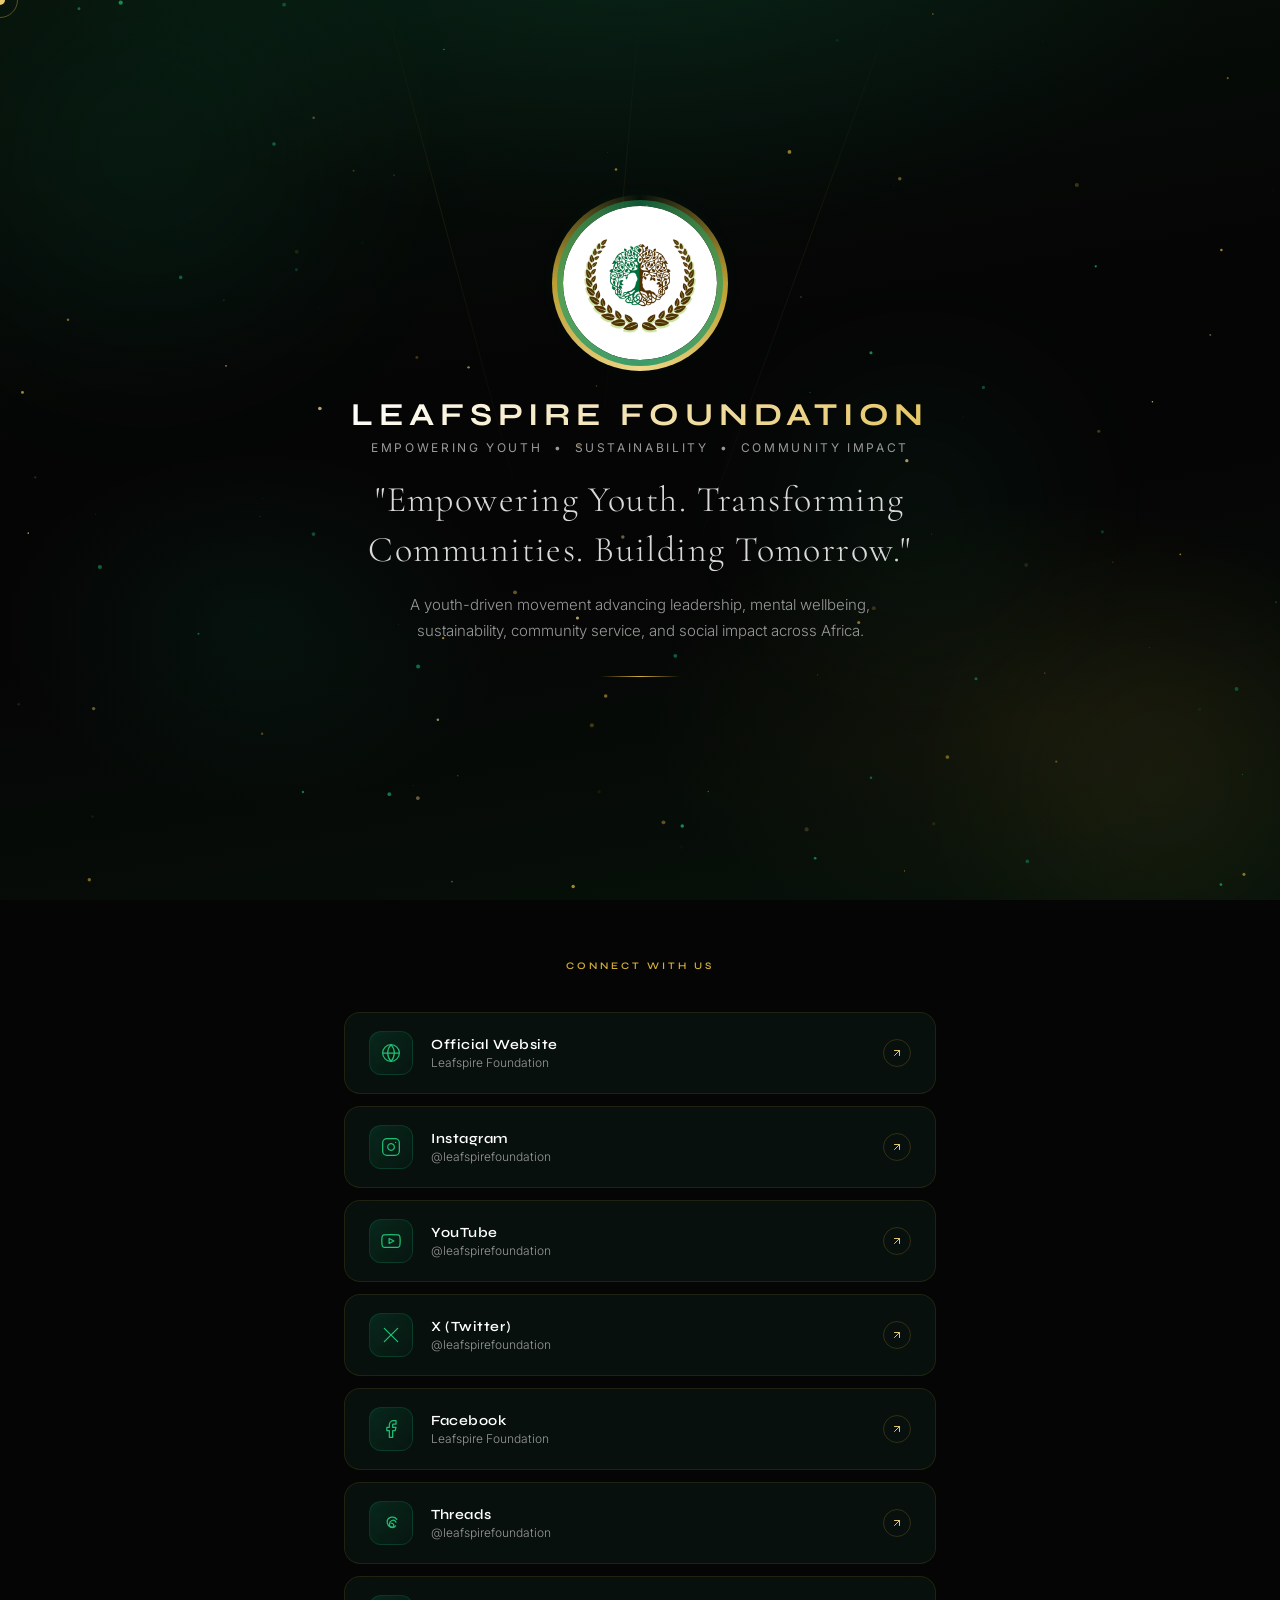
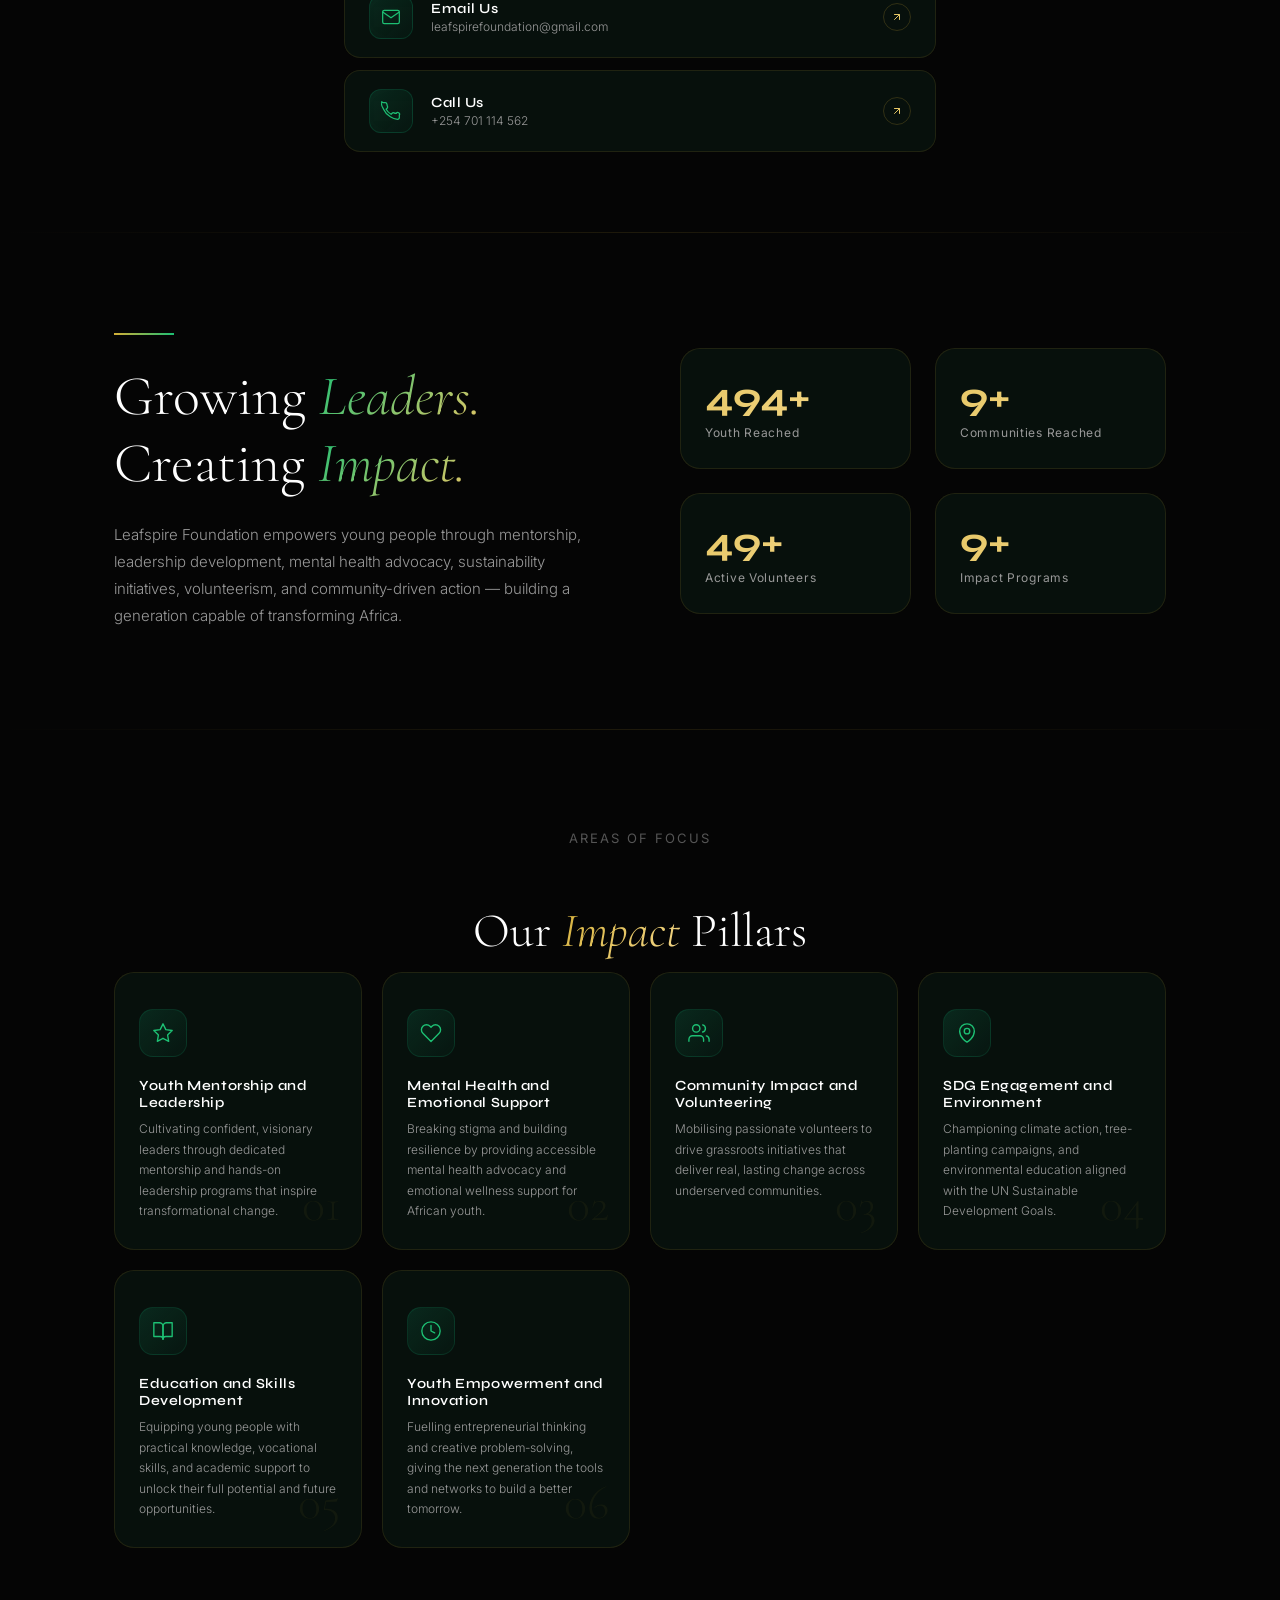
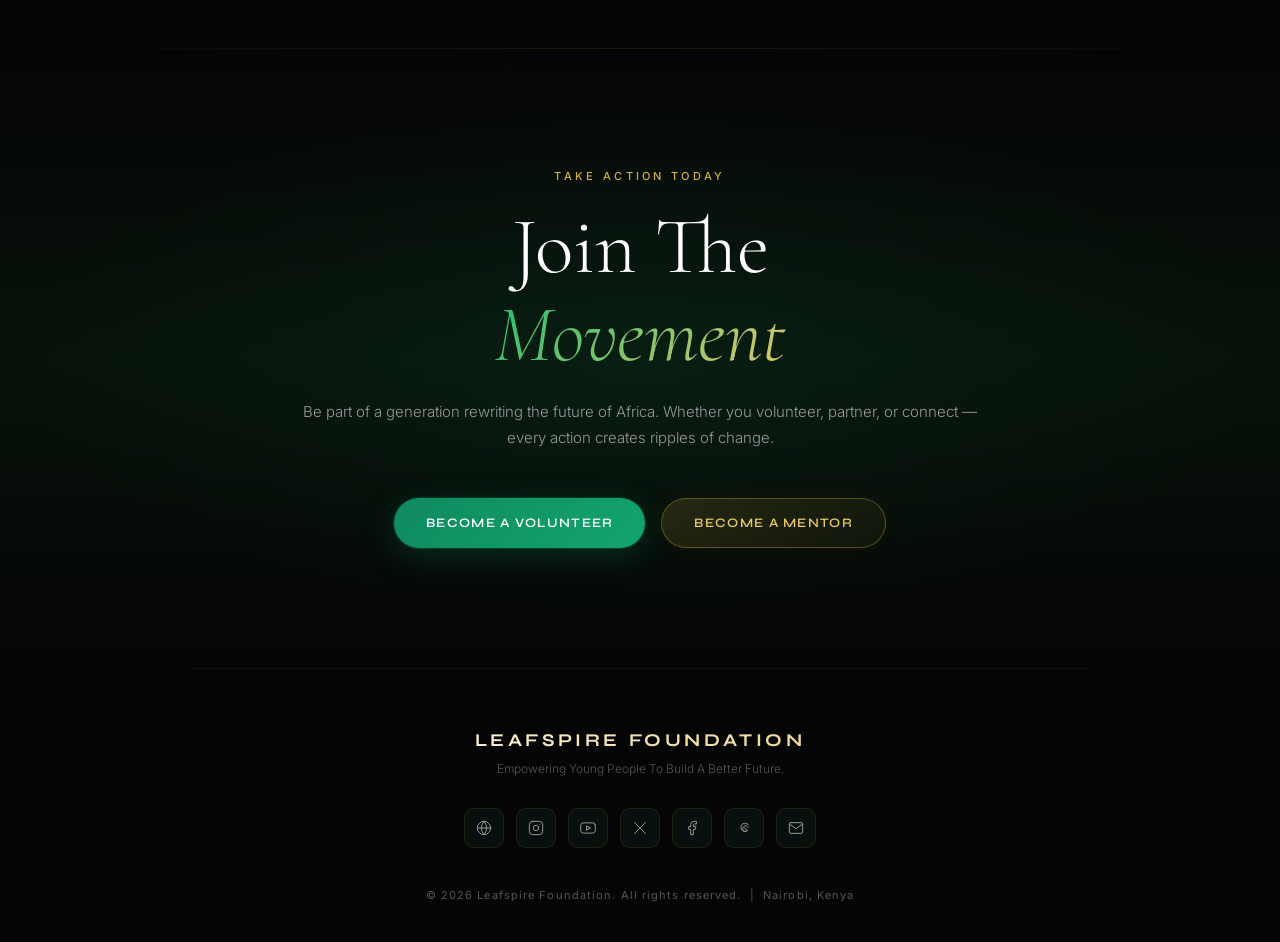
==== index.html @ 3532c7d2 "Rename art.html to index.html" ====
<!DOCTYPE html>
<html lang="en">
<head>
<meta charset="UTF-8">
<meta name="viewport" content="width=device-width, initial-scale=1.0">
<title>Leafspire Foundation — Empowering Youth. Transforming Communities.</title>
<meta name="description" content="Leafspire Foundation is a youth-driven movement advancing leadership, mental wellbeing, sustainability, community service, and social impact across Africa.">
<meta property="og:title" content="Leafspire Foundation">
<meta property="og:description" content="Empowering Youth. Transforming Communities. Building Tomorrow.">
<meta name="theme-color" content="#050505">
<link rel="preconnect" href="https://fonts.googleapis.com">
<link rel="preconnect" href="https://fonts.gstatic.com" crossorigin>
<link href="https://fonts.googleapis.com/css2?family=Cormorant+Garamond:wght@300;400;500;600;700&family=Syne:wght@400;500;600;700;800&family=Inter:wght@300;400;500&display=swap" rel="stylesheet">
<style>
  :root {
    --bg-0: #050505;
    --bg-1: #07120A;
    --bg-2: #0A1A12;
    --bg-3: #0D2018;
    --green-1: #0F8A5F;
    --green-2: #13A56D;
    --green-3: #1DBF73;
    --gold-1: #D4AF37;
    --gold-2: #E6C766;
    --gold-3: #F5D98C;
    --text-white: #FFFFFF;
    --text-light: #D9D9D9;
    --text-muted: #999999;
    --text-faint: #555555;
    --glass-bg: rgba(13, 32, 24, 0.45);
    --glass-border: rgba(212, 175, 55, 0.12);
    --glass-border-hover: rgba(212, 175, 55, 0.35);
  }

  *, *::before, *::after { box-sizing: border-box; margin: 0; padding: 0; }
  html { scroll-behavior: smooth; }
  body {
    background: var(--bg-0);
    color: var(--text-white);
    font-family: 'Inter', sans-serif;
    overflow-x: hidden;
    cursor: none;
  }

  .cursor {
    position: fixed; width: 10px; height: 10px;
    background: var(--gold-2); border-radius: 50%;
    pointer-events: none; z-index: 9999;
    transform: translate(-50%, -50%);
    transition: transform 0.1s ease, width 0.3s ease, height 0.3s ease, opacity 0.3s ease;
    mix-blend-mode: screen;
  }
  .cursor-ring {
    position: fixed; width: 36px; height: 36px;
    border: 1px solid rgba(212,175,55,0.4); border-radius: 50%;
    pointer-events: none; z-index: 9998;
    transform: translate(-50%, -50%);
    transition: transform 0.15s ease, width 0.3s ease, height 0.3s ease, border-color 0.3s ease;
  }
  body.hovering .cursor { width: 16px; height: 16px; background: var(--gold-3); }
  body.hovering .cursor-ring { width: 50px; height: 50px; border-color: rgba(212,175,55,0.7); }

  ::-webkit-scrollbar { width: 3px; }
  ::-webkit-scrollbar-track { background: var(--bg-0); }
  ::-webkit-scrollbar-thumb { background: var(--gold-1); border-radius: 2px; }

  .hero {
    min-height: 100vh;
    position: relative;
    display: flex; flex-direction: column;
    align-items: center; justify-content: center;
    padding: 60px 24px 80px;
    overflow: hidden;
  }
  .hero-bg {
    position: absolute; inset: 0; z-index: 0;
    background:
      radial-gradient(ellipse 80% 60% at 50% -10%, rgba(15,138,95,0.18) 0%, transparent 60%),
      radial-gradient(ellipse 60% 50% at 80% 80%, rgba(212,175,55,0.06) 0%, transparent 50%),
      radial-gradient(ellipse 40% 40% at 20% 70%, rgba(13,165,109,0.08) 0%, transparent 50%),
      linear-gradient(170deg, #07120A 0%, #050505 40%, #050505 60%, #07120A 100%);
  }
  .blob {
    position: absolute; border-radius: 50%;
    filter: blur(80px); opacity: 0.25;
    animation: blobFloat 12s ease-in-out infinite;
  }
  .blob-1 {
    width: 500px; height: 500px;
    background: radial-gradient(circle, rgba(15,138,95,0.6), transparent 70%);
    top: -100px; left: -100px; animation-delay: 0s;
  }
  .blob-2 {
    width: 400px; height: 400px;
    background: radial-gradient(circle, rgba(212,175,55,0.4), transparent 70%);
    bottom: -80px; right: -80px; animation-delay: -4s;
  }
  .blob-3 {
    width: 300px; height: 300px;
    background: radial-gradient(circle, rgba(29,191,115,0.5), transparent 70%);
    top: 40%; left: 60%; animation-delay: -8s;
  }
  @keyframes blobFloat {
    0%, 100% { transform: translate(0,0) scale(1); }
    33% { transform: translate(30px,-30px) scale(1.05); }
    66% { transform: translate(-20px,20px) scale(0.97); }
  }
  #particles { position: absolute; inset: 0; z-index: 1; }
  .light-ray {
    position: absolute; width: 1px;
    background: linear-gradient(to bottom, transparent, rgba(212,175,55,0.15) 40%, transparent);
    transform-origin: top center; pointer-events: none;
  }
  .lr-1 { height: 60vh; top: 0; left: 30%; transform: rotate(-15deg); opacity: 0.6; }
  .lr-2 { height: 50vh; top: 0; left: 50%; transform: rotate(5deg); opacity: 0.4; }
  .lr-3 { height: 70vh; top: 0; left: 70%; transform: rotate(20deg); opacity: 0.5; }

  .logo-section {
    position: relative; z-index: 10;
    display: flex; flex-direction: column;
    align-items: center; gap: 0;
    opacity: 0; transform: translateY(20px) scale(0.95);
    animation: heroReveal 1.2s cubic-bezier(0.22,1,0.36,1) 0.3s forwards;
  }
  .logo-wrapper {
    position: relative; width: 160px; height: 160px;
    margin-bottom: 28px;
    animation: logoFloat 6s ease-in-out infinite;
  }
  .logo-ring-outer {
    position: absolute; inset: -8px; border-radius: 50%;
    background: conic-gradient(
      from 0deg,
      rgba(212,175,55,0) 0deg, rgba(212,175,55,0.9) 90deg,
      rgba(245,217,140,1) 180deg, rgba(212,175,55,0.9) 270deg,
      rgba(212,175,55,0) 360deg
    );
    animation: ringRotate 8s linear infinite;
  }
  @keyframes ringRotate { to { transform: rotate(360deg); } }
  .logo-ring-inner {
    position: absolute; inset: -3px; border-radius: 50%;
    background: conic-gradient(from 180deg, rgba(15,138,95,0.8), rgba(29,191,115,0.4), rgba(15,138,95,0.8));
    animation: ringRotate 12s linear infinite reverse;
  }
  .logo-glass {
    position: absolute; inset: 3px; border-radius: 50%;
    background: linear-gradient(135deg, rgba(13,32,24,0.8), rgba(5,5,5,0.9));
    backdrop-filter: blur(20px); z-index: 1;
  }
  .logo-glow {
    position: absolute; inset: -20px; border-radius: 50%;
    background: radial-gradient(circle, rgba(29,191,115,0.15), transparent 70%);
    animation: logoGlow 3s ease-in-out infinite alternate;
  }
  @keyframes logoGlow {
    from { opacity: 0.5; transform: scale(1); }
    to { opacity: 1; transform: scale(1.05); }
  }
  @keyframes logoFloat {
    0%, 100% { transform: translateY(0px); }
    50% { transform: translateY(-8px); }
  }

  .logo-circle {
    position: absolute; inset: 3px; border-radius: 50%;
    z-index: 2; overflow: hidden;
    display: flex; align-items: center; justify-content: center;
  }
  .logo-img {
    width: 100%; height: 100%;
    object-fit: cover;
    border-radius: 50%;
    display: block;
  }

  .org-name {
    font-family: 'Syne', sans-serif;
    font-size: clamp(22px, 5vw, 32px); font-weight: 700;
    letter-spacing: 0.18em; text-transform: uppercase;
    background: linear-gradient(135deg, var(--text-white) 0%, var(--gold-2) 50%, var(--text-white) 100%);
    background-size: 200% auto;
    -webkit-background-clip: text; -webkit-text-fill-color: transparent;
    background-clip: text;
    animation: shimmer 5s linear infinite;
    margin-top: 4px;
  }
  @keyframes shimmer { to { background-position: 200% center; } }
  .org-subtitle {
    font-family: 'Inter', sans-serif;
    font-size: clamp(10px, 2.5vw, 12px); font-weight: 400;
    letter-spacing: 0.22em; color: var(--text-muted);
    text-transform: uppercase; margin-top: 6px;
  }
  .hero-tagline {
    font-family: 'Cormorant Garamond', serif;
    font-size: clamp(20px, 5vw, 36px); font-weight: 300;
    color: var(--text-light); text-align: center;
    letter-spacing: 0.04em; margin-top: 20px;
    line-height: 1.4; max-width: 700px;
    opacity: 0;
    animation: heroReveal 1s cubic-bezier(0.22,1,0.36,1) 0.9s forwards;
  }
  .hero-desc {
    font-family: 'Inter', sans-serif;
    font-size: clamp(13px, 2.5vw, 15px); font-weight: 300;
    color: var(--text-muted); text-align: center;
    max-width: 540px; line-height: 1.75; margin-top: 16px;
    opacity: 0;
    animation: heroReveal 1s cubic-bezier(0.22,1,0.36,1) 1.2s forwards;
  }
  .hero-divider {
    width: 80px; height: 1px;
    background: linear-gradient(90deg, transparent, var(--gold-1), transparent);
    margin: 32px auto 0; opacity: 0;
    animation: heroReveal 0.8s ease 1.4s forwards;
  }
  @keyframes heroReveal {
    to { opacity: 1; transform: translateY(0) scale(1); }
  }

  .links-section {
    position: relative; z-index: 10;
    padding: 60px 24px 80px;
    max-width: 640px; margin: 0 auto;
  }
  .section-label {
    font-family: 'Syne', sans-serif; font-size: 10px; font-weight: 600;
    letter-spacing: 0.3em; text-transform: uppercase; color: var(--gold-1);
    text-align: center; margin-bottom: 40px;
    opacity: 0; transform: translateY(10px);
  }
  .section-label.visible { animation: fadeUp 0.6s ease forwards; }
  .links-grid { display: flex; flex-direction: column; gap: 12px; }
  .link-card {
    display: flex; align-items: center; gap: 18px;
    padding: 18px 24px; border-radius: 16px;
    background: var(--glass-bg); border: 1px solid var(--glass-border);
    backdrop-filter: blur(24px); -webkit-backdrop-filter: blur(24px);
    text-decoration: none; color: inherit; cursor: none;
    position: relative; overflow: hidden;
    opacity: 0; transform: translateY(24px);
    transition: border-color 0.4s ease, transform 0.3s ease, box-shadow 0.4s ease;
  }
  .link-card.visible { animation: fadeUp 0.6s cubic-bezier(0.22,1,0.36,1) forwards; }
  .link-card:hover {
    border-color: var(--glass-border-hover);
    transform: translateY(-3px);
    box-shadow: 0 20px 60px rgba(0,0,0,0.5), 0 0 30px rgba(212,175,55,0.08);
  }
  .link-card::before {
    content: ''; position: absolute; inset: 0; border-radius: 16px;
    background: linear-gradient(135deg, transparent 0%, rgba(212,175,55,0.06) 50%, transparent 100%);
    opacity: 0; transition: opacity 0.4s ease;
  }
  .link-card:hover::before { opacity: 1; }
  .link-card::after {
    content: ''; position: absolute; top: 0; left: -100%;
    width: 60%; height: 100%;
    background: linear-gradient(90deg, transparent, rgba(255,255,255,0.04), transparent);
    transition: left 0.6s ease;
  }
  .link-card:hover::after { left: 150%; }
  .link-icon-wrap {
    width: 44px; height: 44px; flex-shrink: 0; border-radius: 12px;
    background: linear-gradient(135deg, rgba(15,138,95,0.2), rgba(15,138,95,0.05));
    border: 1px solid rgba(15,138,95,0.25);
    display: flex; align-items: center; justify-content: center;
    transition: background 0.3s ease, border-color 0.3s ease, box-shadow 0.3s ease;
  }
  .link-card:hover .link-icon-wrap {
    background: linear-gradient(135deg, rgba(29,191,115,0.25), rgba(29,191,115,0.08));
    border-color: rgba(29,191,115,0.4);
    box-shadow: 0 0 16px rgba(29,191,115,0.15);
  }
  .link-icon-wrap svg { width: 20px; height: 20px; color: var(--green-3); }
  .link-text { flex: 1; }
  .link-name { font-family: 'Syne', sans-serif; font-size: 14px; font-weight: 600; color: var(--text-white); letter-spacing: 0.04em; }
  .link-handle { font-family: 'Inter', sans-serif; font-size: 12px; color: var(--text-muted); margin-top: 2px; font-weight: 300; }
  .link-arrow {
    width: 28px; height: 28px; flex-shrink: 0; border-radius: 50%;
    border: 1px solid rgba(212,175,55,0.2);
    display: flex; align-items: center; justify-content: center;
    transition: border-color 0.3s, background 0.3s, transform 0.3s;
  }
  .link-card:hover .link-arrow {
    border-color: rgba(212,175,55,0.6); background: rgba(212,175,55,0.1); transform: rotate(45deg);
  }
  .link-arrow svg { width: 12px; height: 12px; color: var(--gold-2); }

  .about-section {
    padding: 100px 24px; max-width: 1100px; margin: 0 auto;
    display: grid; grid-template-columns: 1fr 1fr;
    gap: 80px; align-items: center;
  }
  @media (max-width: 768px) { .about-section { grid-template-columns: 1fr; gap: 48px; } }
  .about-left h2 {
    font-family: 'Cormorant Garamond', serif;
    font-size: clamp(32px, 6vw, 56px); font-weight: 300;
    line-height: 1.2; color: var(--text-white); margin-bottom: 24px;
  }
  .about-left h2 em {
    font-style: italic;
    background: linear-gradient(135deg, var(--green-3), var(--gold-2));
    -webkit-background-clip: text; -webkit-text-fill-color: transparent; background-clip: text;
  }
  .about-left p { font-family: 'Inter', sans-serif; font-size: 15px; font-weight: 300; color: var(--text-muted); line-height: 1.8; }
  .about-line { width: 60px; height: 2px; margin-bottom: 28px; background: linear-gradient(90deg, var(--gold-1), var(--green-3)); }
  .stats-grid { display: grid; grid-template-columns: 1fr 1fr; gap: 24px; }
  .stat-card {
    padding: 28px 24px; border-radius: 20px;
    background: var(--glass-bg); border: 1px solid var(--glass-border);
    backdrop-filter: blur(20px);
    transition: border-color 0.3s, transform 0.3s;
    opacity: 0; transform: translateY(20px);
  }
  .stat-card.visible { animation: fadeUp 0.7s cubic-bezier(0.22,1,0.36,1) forwards; }
  .stat-card:hover { border-color: var(--glass-border-hover); transform: translateY(-4px); }
  .stat-number {
    font-family: 'Syne', sans-serif; font-size: clamp(28px, 5vw, 40px); font-weight: 700;
    background: linear-gradient(135deg, var(--gold-2), var(--gold-3));
    -webkit-background-clip: text; -webkit-text-fill-color: transparent; background-clip: text; line-height: 1;
  }
  .stat-label { font-family: 'Inter', sans-serif; font-size: 12px; font-weight: 400; color: var(--text-muted); margin-top: 8px; letter-spacing: 0.06em; }

  .impact-section { padding: 100px 24px; max-width: 1100px; margin: 0 auto; text-align: center; }
  .section-title { font-family: 'Cormorant Garamond', serif; font-size: clamp(28px, 5vw, 48px); font-weight: 300; color: var(--text-white); margin-bottom: 12px; }
  .section-title em {
    font-style: italic;
    background: linear-gradient(135deg, var(--gold-1), var(--gold-3));
    -webkit-background-clip: text; -webkit-text-fill-color: transparent; background-clip: text;
  }
  .section-sub { font-size: 13px; color: var(--text-faint); letter-spacing: 0.15em; text-transform: uppercase; font-family: 'Inter', sans-serif; margin-bottom: 56px; }
  .impact-cards { display: grid; grid-template-columns: repeat(auto-fit, minmax(200px, 1fr)); gap: 20px; }
  .impact-card {
    padding: 36px 24px 28px; border-radius: 20px;
    background: var(--glass-bg); border: 1px solid var(--glass-border);
    backdrop-filter: blur(20px); text-align: left;
    position: relative; overflow: hidden;
    opacity: 0; transform: translateY(30px);
    transition: border-color 0.4s, transform 0.3s, box-shadow 0.4s; cursor: none;
  }
  .impact-card.visible { animation: fadeUp 0.7s cubic-bezier(0.22,1,0.36,1) forwards; }
  .impact-card:hover {
    border-color: var(--glass-border-hover); transform: translateY(-6px);
    box-shadow: 0 30px 80px rgba(0,0,0,0.5), 0 0 40px rgba(15,138,95,0.08);
  }
  .impact-card::before {
    content: ''; position: absolute; top: 0; left: 0; right: 0; height: 1px;
    background: linear-gradient(90deg, transparent, rgba(212,175,55,0.4), transparent);
    opacity: 0; transition: opacity 0.4s;
  }
  .impact-card:hover::before { opacity: 1; }
  .impact-icon {
    width: 48px; height: 48px; border-radius: 14px;
    background: linear-gradient(135deg, rgba(15,138,95,0.2), rgba(15,138,95,0.05));
    border: 1px solid rgba(15,138,95,0.2);
    display: flex; align-items: center; justify-content: center; margin-bottom: 20px;
  }
  .impact-icon svg { width: 22px; height: 22px; color: var(--green-3); }
  .impact-card h3 { font-family: 'Syne', sans-serif; font-size: 14px; font-weight: 600; color: var(--text-white); letter-spacing: 0.04em; margin-bottom: 8px; }
  .impact-card p { font-size: 12px; color: var(--text-muted); line-height: 1.7; font-weight: 300; }
  .impact-number {
    position: absolute; bottom: 20px; right: 20px;
    font-family: 'Cormorant Garamond', serif; font-size: 48px; font-weight: 300;
    color: rgba(212,175,55,0.06); line-height: 1; pointer-events: none;
  }

  .cta-section { padding: 120px 24px; text-align: center; position: relative; overflow: hidden; }
  .cta-bg {
    position: absolute; inset: 0;
    background:
      radial-gradient(ellipse 70% 60% at 50% 50%, rgba(15,138,95,0.1) 0%, transparent 70%),
      linear-gradient(to bottom, var(--bg-0), var(--bg-1), var(--bg-0));
  }
  .cta-inner { position: relative; z-index: 2; max-width: 700px; margin: 0 auto; }
  .cta-eyebrow { font-family: 'Inter', sans-serif; font-size: 11px; font-weight: 500; letter-spacing: 0.3em; text-transform: uppercase; color: var(--gold-1); margin-bottom: 20px; }
  .cta-title { font-family: 'Cormorant Garamond', serif; font-size: clamp(40px, 8vw, 80px); font-weight: 300; line-height: 1.1; color: var(--text-white); margin-bottom: 20px; }
  .cta-title em {
    font-style: italic;
    background: linear-gradient(135deg, var(--green-3), var(--gold-2));
    -webkit-background-clip: text; -webkit-text-fill-color: transparent; background-clip: text;
  }
  .cta-sub { font-size: 15px; color: var(--text-muted); line-height: 1.7; font-weight: 300; margin-bottom: 48px; }
  .cta-buttons { display: flex; flex-wrap: wrap; gap: 16px; justify-content: center; }
  .btn {
    padding: 16px 32px; border-radius: 100px; font-family: 'Syne', sans-serif;
    font-size: 13px; font-weight: 600; letter-spacing: 0.1em; text-transform: uppercase;
    cursor: none; text-decoration: none; position: relative; overflow: hidden;
    transition: transform 0.3s ease, box-shadow 0.3s ease;
    display: inline-flex; align-items: center; gap: 8px;
  }
  .btn:hover { transform: translateY(-3px); }
  .btn-primary {
    background: linear-gradient(135deg, var(--green-1), var(--green-2)); color: white;
    box-shadow: 0 0 0 1px rgba(15,138,95,0.3), 0 8px 32px rgba(15,138,95,0.25);
  }
  .btn-primary:hover { box-shadow: 0 0 0 1px rgba(29,191,115,0.5), 0 12px 40px rgba(15,138,95,0.4); }
  .btn-primary::before {
    content: ''; position: absolute; inset: 0;
    background: linear-gradient(135deg, var(--green-2), var(--green-3));
    opacity: 0; transition: opacity 0.3s;
  }
  .btn-primary:hover::before { opacity: 1; }
  .btn-gold {
    background: linear-gradient(135deg, rgba(212,175,55,0.15), rgba(212,175,55,0.05)); color: var(--gold-2);
    border: 1px solid rgba(212,175,55,0.35); box-shadow: 0 0 20px rgba(212,175,55,0.05);
  }
  .btn-gold:hover { background: linear-gradient(135deg, rgba(212,175,55,0.25), rgba(212,175,55,0.1)); border-color: rgba(212,175,55,0.6); box-shadow: 0 0 30px rgba(212,175,55,0.15); }
  .btn-ghost { background: transparent; color: var(--text-muted); border: 1px solid rgba(255,255,255,0.1); }
  .btn-ghost:hover { color: var(--text-white); border-color: rgba(255,255,255,0.25); }
  .btn span { position: relative; z-index: 1; }
  .btn .ripple {
    position: absolute; border-radius: 50%; background: rgba(255,255,255,0.15);
    transform: scale(0); animation: rippleOut 0.6s ease-out; pointer-events: none;
  }
  @keyframes rippleOut { to { transform: scale(4); opacity: 0; } }

  footer { padding: 60px 24px 40px; border-top: 1px solid rgba(255,255,255,0.04); max-width: 900px; margin: 0 auto; text-align: center; }
  .footer-logo {
    font-family: 'Syne', sans-serif; font-size: 18px; font-weight: 700;
    letter-spacing: 0.2em; text-transform: uppercase;
    background: linear-gradient(135deg, var(--text-white), var(--gold-2));
    -webkit-background-clip: text; -webkit-text-fill-color: transparent; background-clip: text; margin-bottom: 10px;
  }
  .footer-sub { font-size: 12px; color: var(--text-faint); margin-bottom: 32px; font-weight: 300; }
  .footer-socials { display: flex; gap: 12px; justify-content: center; margin-bottom: 40px; }
  .footer-social-icon {
    width: 40px; height: 40px; border-radius: 10px;
    background: var(--glass-bg); border: 1px solid var(--glass-border);
    display: flex; align-items: center; justify-content: center;
    color: var(--text-muted); text-decoration: none; cursor: none;
    transition: border-color 0.3s, color 0.3s, transform 0.3s;
  }
  .footer-social-icon:hover { border-color: rgba(29,191,115,0.4); color: var(--green-3); transform: translateY(-3px); }
  .footer-social-icon svg { width: 16px; height: 16px; }
  .footer-copy { font-size: 11px; color: var(--text-faint); letter-spacing: 0.1em; }

  @keyframes fadeUp { to { opacity: 1; transform: translateY(0); } }
  .reveal { opacity: 0; transform: translateY(30px); }
  .reveal.visible { animation: fadeUp 0.7s cubic-bezier(0.22,1,0.36,1) forwards; }
  .section-divider { width: 100%; height: 1px; background: linear-gradient(90deg, transparent, rgba(212,175,55,0.12), transparent); margin: 0 auto; }

  @media (max-width: 480px) {
    .logo-wrapper { width: 130px; height: 130px; }
    .links-section { padding: 40px 16px 60px; }
    .about-section { padding: 60px 16px; }
    .impact-section { padding: 60px 16px; }
    .cta-section { padding: 80px 16px; }
    .stats-grid { grid-template-columns: 1fr 1fr; gap: 12px; }
    .cta-buttons { flex-direction: column; align-items: center; }
    .btn { width: 100%; max-width: 280px; justify-content: center; }
  }
</style>
</head>
<body>

<div class="cursor" id="cursor"></div>
<div class="cursor-ring" id="cursorRing"></div>

<section class="hero">
  <div class="hero-bg"></div>
  <div class="blob blob-1"></div>
  <div class="blob blob-2"></div>
  <div class="blob blob-3"></div>
  <canvas id="particles"></canvas>
  <div class="light-ray lr-1"></div>
  <div class="light-ray lr-2"></div>
  <div class="light-ray lr-3"></div>

  <div class="logo-section">
    <div class="logo-wrapper">
      <div class="logo-ring-outer"></div>
      <div class="logo-ring-inner"></div>
      <div class="logo-glow"></div>
      <div class="logo-glass"></div>
      <div class="logo-circle">
        <img src="images/leafspirelogo.png" alt="Leafspire Foundation Logo" class="logo-img" />
      </div>
    </div>

    <div class="org-name">Leafspire Foundation</div>
    <div class="org-subtitle">Empowering Youth &nbsp;•&nbsp; Sustainability &nbsp;•&nbsp; Community Impact</div>
    <p class="hero-tagline">"Empowering Youth. Transforming Communities. Building Tomorrow."</p>
    <p class="hero-desc">A youth-driven movement advancing leadership, mental wellbeing, sustainability, community service, and social impact across Africa.</p>
    <div class="hero-divider"></div>
  </div>
</section>

<section class="links-section">
  <div class="section-label">Connect With Us</div>
  <div class="links-grid" id="linksGrid">

    <!-- CHANGE 4: Official Website — display text "Leafspire Foundation", hidden URL -->
    <a href="https://leafspire.github.io/leafoundation" target="_blank" rel="noopener" class="link-card">
      <div class="link-icon-wrap">
        <svg xmlns="http://www.w3.org/2000/svg" viewBox="0 0 24 24" fill="none" stroke="currentColor" stroke-width="1.5" stroke-linecap="round" stroke-linejoin="round">
          <circle cx="12" cy="12" r="10"/><line x1="2" y1="12" x2="22" y2="12"/>
          <path d="M12 2a15.3 15.3 0 014 10 15.3 15.3 0 01-4 10 15.3 15.3 0 01-4-10 15.3 15.3 0 014-10z"/>
        </svg>
      </div>
      <div class="link-text">
        <div class="link-name">Official Website</div>
        <div class="link-handle">Leafspire Foundation</div>
      </div>
      <div class="link-arrow">
        <svg xmlns="http://www.w3.org/2000/svg" viewBox="0 0 24 24" fill="none" stroke="currentColor" stroke-width="2" stroke-linecap="round" stroke-linejoin="round"><line x1="7" y1="17" x2="17" y2="7"/><polyline points="7 7 17 7 17 17"/></svg>
      </div>
    </a>

    <a href="https://www.instagram.com/leafspirefoundation/" target="_blank" rel="noopener" class="link-card">
      <div class="link-icon-wrap">
        <svg xmlns="http://www.w3.org/2000/svg" viewBox="0 0 24 24" fill="none" stroke="currentColor" stroke-width="1.5" stroke-linecap="round" stroke-linejoin="round">
          <rect x="2" y="2" width="20" height="20" rx="5" ry="5"/><path d="M16 11.37A4 4 0 1112.63 8 4 4 0 0116 11.37z"/><line x1="17.5" y1="6.5" x2="17.51" y2="6.5"/>
        </svg>
      </div>
      <div class="link-text">
        <div class="link-name">Instagram</div>
        <div class="link-handle">@leafspirefoundation</div>
      </div>
      <div class="link-arrow">
        <svg xmlns="http://www.w3.org/2000/svg" viewBox="0 0 24 24" fill="none" stroke="currentColor" stroke-width="2" stroke-linecap="round" stroke-linejoin="round"><line x1="7" y1="17" x2="17" y2="7"/><polyline points="7 7 17 7 17 17"/></svg>
      </div>
    </a>

    <a href="https://youtube.com/@leafspirefoundation" target="_blank" rel="noopener" class="link-card">
      <div class="link-icon-wrap">
        <svg xmlns="http://www.w3.org/2000/svg" viewBox="0 0 24 24" fill="none" stroke="currentColor" stroke-width="1.5" stroke-linecap="round" stroke-linejoin="round">
          <path d="M22.54 6.42A2.78 2.78 0 0020.82 4.7C19.24 4.26 12 4.26 12 4.26s-7.24 0-8.82.44A2.78 2.78 0 001.46 6.42 29 29 0 001 12a29 29 0 00.46 5.58A2.78 2.78 0 003.18 19.3c1.58.44 8.82.44 8.82.44s7.24 0 8.82-.44a2.78 2.78 0 001.72-1.72A29 29 0 0023 12a29 29 0 00-.46-5.58z"/><polygon points="9.75 15.02 15.5 12 9.75 8.98 9.75 15.02"/>
        </svg>
      </div>
      <div class="link-text">
        <div class="link-name">YouTube</div>
        <div class="link-handle">@leafspirefoundation</div>
      </div>
      <div class="link-arrow">
        <svg xmlns="http://www.w3.org/2000/svg" viewBox="0 0 24 24" fill="none" stroke="currentColor" stroke-width="2" stroke-linecap="round" stroke-linejoin="round"><line x1="7" y1="17" x2="17" y2="7"/><polyline points="7 7 17 7 17 17"/></svg>
      </div>
    </a>

    <a href="https://x.com/home" target="_blank" rel="noopener" class="link-card">
      <div class="link-icon-wrap">
        <svg xmlns="http://www.w3.org/2000/svg" viewBox="0 0 24 24" fill="none" stroke="currentColor" stroke-width="1.5" stroke-linecap="round" stroke-linejoin="round">
          <path d="M4 4l16 16M4 20L20 4"/>
        </svg>
      </div>
      <div class="link-text">
        <div class="link-name">X (Twitter)</div>
        <div class="link-handle">@leafspirefoundation</div>
      </div>
      <div class="link-arrow">
        <svg xmlns="http://www.w3.org/2000/svg" viewBox="0 0 24 24" fill="none" stroke="currentColor" stroke-width="2" stroke-linecap="round" stroke-linejoin="round"><line x1="7" y1="17" x2="17" y2="7"/><polyline points="7 7 17 7 17 17"/></svg>
      </div>
    </a>

    <a href="https://www.facebook.com/stmarthaknt/" target="_blank" rel="noopener" class="link-card">
      <div class="link-icon-wrap">
        <svg xmlns="http://www.w3.org/2000/svg" viewBox="0 0 24 24" fill="none" stroke="currentColor" stroke-width="1.5" stroke-linecap="round" stroke-linejoin="round">
          <path d="M18 2h-3a5 5 0 00-5 5v3H7v4h3v8h4v-8h3l1-4h-4V7a1 1 0 011-1h3z"/>
        </svg>
      </div>
      <div class="link-text">
        <div class="link-name">Facebook</div>
        <div class="link-handle">Leafspire Foundation</div>
      </div>
      <div class="link-arrow">
        <svg xmlns="http://www.w3.org/2000/svg" viewBox="0 0 24 24" fill="none" stroke="currentColor" stroke-width="2" stroke-linecap="round" stroke-linejoin="round"><line x1="7" y1="17" x2="17" y2="7"/><polyline points="7 7 17 7 17 17"/></svg>
      </div>
    </a>

    <a href="https://www.threads.com/@leafspirefoundation" target="_blank" rel="noopener" class="link-card">
      <div class="link-icon-wrap">
        <svg xmlns="http://www.w3.org/2000/svg" viewBox="0 0 24 24" fill="none" stroke="currentColor" stroke-width="1.5" stroke-linecap="round" stroke-linejoin="round">
          <path d="M19 7.5c-1.5-2-4-3-6.5-2.5-3.5.7-5.5 3.5-5 7 .3 2 1.5 4 4 5 2 .8 4.5.5 6-1.5"/>
          <path d="M12 12c0 0 2 0 3 1.5s0 3.5-2 3.5-3-2-3-3.5S11 10 13 9s4 0 5 2"/>
        </svg>
      </div>
      <div class="link-text">
        <div class="link-name">Threads</div>
        <div class="link-handle">@leafspirefoundation</div>
      </div>
      <div class="link-arrow">
        <svg xmlns="http://www.w3.org/2000/svg" viewBox="0 0 24 24" fill="none" stroke="currentColor" stroke-width="2" stroke-linecap="round" stroke-linejoin="round"><line x1="7" y1="17" x2="17" y2="7"/><polyline points="7 7 17 7 17 17"/></svg>
      </div>
    </a>

    <a href="mailto:leafspirefoundation@gmail.com" class="link-card">
      <div class="link-icon-wrap">
        <svg xmlns="http://www.w3.org/2000/svg" viewBox="0 0 24 24" fill="none" stroke="currentColor" stroke-width="1.5" stroke-linecap="round" stroke-linejoin="round">
          <path d="M4 4h16c1.1 0 2 .9 2 2v12c0 1.1-.9 2-2 2H4c-1.1 0-2-.9-2-2V6c0-1.1.9-2 2-2z"/><polyline points="22,6 12,13 2,6"/>
        </svg>
      </div>
      <div class="link-text">
        <div class="link-name">Email Us</div>
        <div class="link-handle">leafspirefoundation@gmail.com</div>
      </div>
      <div class="link-arrow">
        <svg xmlns="http://www.w3.org/2000/svg" viewBox="0 0 24 24" fill="none" stroke="currentColor" stroke-width="2" stroke-linecap="round" stroke-linejoin="round"><line x1="7" y1="17" x2="17" y2="7"/><polyline points="7 7 17 7 17 17"/></svg>
      </div>
    </a>

    <a href="tel:+254701114562" class="link-card">
      <div class="link-icon-wrap">
        <svg xmlns="http://www.w3.org/2000/svg" viewBox="0 0 24 24" fill="none" stroke="currentColor" stroke-width="1.5" stroke-linecap="round" stroke-linejoin="round">
          <path d="M22 16.92v3a2 2 0 01-2.18 2 19.79 19.79 0 01-8.63-3.07A19.5 19.5 0 013.07 9.8a19.79 19.79 0 01-3.07-8.67A2 2 0 012.18 2H5.1a2 2 0 012 1.72c.127.96.361 1.903.7 2.81a2 2 0 01-.45 2.11L6.09 9.91a16 16 0 006 6l1.27-1.27a2 2 0 012.11-.45c.907.339 1.85.573 2.81.7A2 2 0 0122 16.92z"/>
        </svg>
      </div>
      <div class="link-text">
        <div class="link-name">Call Us</div>
        <div class="link-handle">+254 701 114 562</div>
      </div>
      <div class="link-arrow">
        <svg xmlns="http://www.w3.org/2000/svg" viewBox="0 0 24 24" fill="none" stroke="currentColor" stroke-width="2" stroke-linecap="round" stroke-linejoin="round"><line x1="7" y1="17" x2="17" y2="7"/><polyline points="7 7 17 7 17 17"/></svg>
      </div>
    </a>

  </div>
</section>

<div class="section-divider"></div>

<section class="about-section">
  <div class="about-left reveal">
    <div class="about-line"></div>
    <h2>Growing <em>Leaders.</em><br>Creating <em>Impact.</em></h2>
    <p>Leafspire Foundation empowers young people through mentorship, leadership development, mental health advocacy, sustainability initiatives, volunteerism, and community-driven action — building a generation capable of transforming Africa.</p>
  </div>
  <div class="stats-grid">
    <div class="stat-card">
      <div class="stat-number" data-target="500">0</div>
      <div class="stat-label">Youth Reached</div>
    </div>
    <div class="stat-card" style="animation-delay:0.1s">
      <div class="stat-number" data-target="10">0</div>
      <div class="stat-label">Communities Reached</div>
    </div>
    <div class="stat-card" style="animation-delay:0.2s">
      <div class="stat-number" data-target="50">0</div>
      <div class="stat-label">Active Volunteers</div>
    </div>
    <div class="stat-card" style="animation-delay:0.3s">
      <div class="stat-number" data-target="10">0</div>
      <div class="stat-label">Impact Programs</div>
    </div>
  </div>
</section>

<div class="section-divider"></div>

<section class="impact-section">
  <div class="reveal">
    <p class="section-sub">Areas of Focus</p>
    <h2 class="section-title">Our <em>Impact</em> Pillars</h2>
  </div>

  <div class="impact-cards" id="impactCards">
    <div class="impact-card">
      <div class="impact-icon">
        <svg xmlns="http://www.w3.org/2000/svg" viewBox="0 0 24 24" fill="none" stroke="currentColor" stroke-width="1.5" stroke-linecap="round" stroke-linejoin="round">
          <polygon points="12 2 15.09 8.26 22 9.27 17 14.14 18.18 21.02 12 17.77 5.82 21.02 7 14.14 2 9.27 8.91 8.26 12 2"/>
        </svg>
      </div>
      <h3>Youth Mentorship and Leadership</h3>
      <p>Cultivating confident, visionary leaders through dedicated mentorship and hands-on leadership programs that inspire transformational change.</p>
      <div class="impact-number">01</div>
    </div>

    <div class="impact-card" style="animation-delay:0.1s">
      <div class="impact-icon">
        <svg xmlns="http://www.w3.org/2000/svg" viewBox="0 0 24 24" fill="none" stroke="currentColor" stroke-width="1.5" stroke-linecap="round" stroke-linejoin="round">
          <path d="M20.84 4.61a5.5 5.5 0 00-7.78 0L12 5.67l-1.06-1.06a5.5 5.5 0 00-7.78 7.78l1.06 1.06L12 21.23l7.78-7.78 1.06-1.06a5.5 5.5 0 000-7.78z"/>
        </svg>
      </div>
      <h3>Mental Health and Emotional Support</h3>
      <p>Breaking stigma and building resilience by providing accessible mental health advocacy and emotional wellness support for African youth.</p>
      <div class="impact-number">02</div>
    </div>

    <div class="impact-card" style="animation-delay:0.2s">
      <div class="impact-icon">
        <svg xmlns="http://www.w3.org/2000/svg" viewBox="0 0 24 24" fill="none" stroke="currentColor" stroke-width="1.5" stroke-linecap="round" stroke-linejoin="round">
          <path d="M17 21v-2a4 4 0 00-4-4H5a4 4 0 00-4 4v2"/><circle cx="9" cy="7" r="4"/><path d="M23 21v-2a4 4 0 00-3-3.87"/><path d="M16 3.13a4 4 0 010 7.75"/>
        </svg>
      </div>
      <h3>Community Impact and Volunteering</h3>
      <p>Mobilising passionate volunteers to drive grassroots initiatives that deliver real, lasting change across underserved communities.</p>
      <div class="impact-number">03</div>
    </div>

    <div class="impact-card" style="animation-delay:0.3s">
      <div class="impact-icon">
        <svg xmlns="http://www.w3.org/2000/svg" viewBox="0 0 24 24" fill="none" stroke="currentColor" stroke-width="1.5" stroke-linecap="round" stroke-linejoin="round">
          <path d="M12 22s-8-4.5-8-11.8A8 8 0 0112 2a8 8 0 018 8.2c0 7.3-8 11.8-8 11.8z"/>
          <circle cx="12" cy="10" r="3"/>
        </svg>
      </div>
      <h3>SDG Engagement and Environment</h3>
      <p>Championing climate action, tree-planting campaigns, and environmental education aligned with the UN Sustainable Development Goals.</p>
      <div class="impact-number">04</div>
    </div>

    <div class="impact-card" style="animation-delay:0.4s">
      <div class="impact-icon">
        <svg xmlns="http://www.w3.org/2000/svg" viewBox="0 0 24 24" fill="none" stroke="currentColor" stroke-width="1.5" stroke-linecap="round" stroke-linejoin="round">
          <path d="M2 3h6a4 4 0 014 4v14a3 3 0 00-3-3H2z"/><path d="M22 3h-6a4 4 0 00-4 4v14a3 3 0 013-3h7z"/>
        </svg>
      </div>
      <h3>Education and Skills Development</h3>
      <p>Equipping young people with practical knowledge, vocational skills, and academic support to unlock their full potential and future opportunities.</p>
      <div class="impact-number">05</div>
    </div>

    <div class="impact-card" style="animation-delay:0.5s">
      <div class="impact-icon">
        <svg xmlns="http://www.w3.org/2000/svg" viewBox="0 0 24 24" fill="none" stroke="currentColor" stroke-width="1.5" stroke-linecap="round" stroke-linejoin="round">
          <circle cx="12" cy="12" r="10"/><polyline points="12 6 12 12 16 14"/>
        </svg>
      </div>
      <h3>Youth Empowerment and Innovation</h3>
      <p>Fuelling entrepreneurial thinking and creative problem-solving, giving the next generation the tools and networks to build a better tomorrow.</p>
      <div class="impact-number">06</div>
    </div>
  </div>
</section>

<div class="section-divider"></div>

<section class="cta-section">
  <div class="cta-bg"></div>
  <div class="cta-inner">
    <div class="cta-eyebrow reveal">Take Action Today</div>
    <h2 class="cta-title reveal" style="animation-delay:0.1s">Join The<br><em>Movement</em></h2>
    <p class="cta-sub reveal" style="animation-delay:0.2s">Be part of a generation rewriting the future of Africa. Whether you volunteer, partner, or connect — every action creates ripples of change.</p>
    <!-- CHANGE 1: Volunteer button → https://forms.gle/5C8PPKQ1FAYqxmAB6, new tab -->
    <!-- CHANGE 2: "Partner With Us" renamed to "Become a Mentor" → https://forms.gle/JBKhsFCjR4HMWfMu6, new tab -->
    <!-- CHANGE 3: "Contact Us" button removed entirely -->
    <div class="cta-buttons reveal" style="animation-delay:0.3s">
      <a href="https://forms.gle/5C8PPKQ1FAYqxmAB6" target="_blank" rel="noopener" class="btn btn-primary">
        <span>Become a Volunteer</span>
      </a>
      <a href="https://forms.gle/JBKhsFCjR4HMWfMu6" target="_blank" rel="noopener" class="btn btn-gold">
        <span>Become a Mentor</span>
      </a>
    </div>
  </div>
</section>

<footer>
  <div class="footer-logo">Leafspire Foundation</div>
  <div class="footer-sub">Empowering Young People To Build A Better Future.</div>
  <div class="footer-socials">
    <a href="https://leafspire.github.io/leafoundation" target="_blank" rel="noopener" class="footer-social-icon" aria-label="Official Website">
      <svg xmlns="http://www.w3.org/2000/svg" viewBox="0 0 24 24" fill="none" stroke="currentColor" stroke-width="1.5" stroke-linecap="round" stroke-linejoin="round"><circle cx="12" cy="12" r="10"/><line x1="2" y1="12" x2="22" y2="12"/><path d="M12 2a15.3 15.3 0 014 10 15.3 15.3 0 01-4 10 15.3 15.3 0 01-4-10 15.3 15.3 0 014-10z"/></svg>
    </a>
    <a href="https://www.instagram.com/leafspirefoundation/" target="_blank" rel="noopener" class="footer-social-icon" aria-label="Instagram">
      <svg xmlns="http://www.w3.org/2000/svg" viewBox="0 0 24 24" fill="none" stroke="currentColor" stroke-width="1.5" stroke-linecap="round" stroke-linejoin="round"><rect x="2" y="2" width="20" height="20" rx="5" ry="5"/><path d="M16 11.37A4 4 0 1112.63 8 4 4 0 0116 11.37z"/><line x1="17.5" y1="6.5" x2="17.51" y2="6.5"/></svg>
    </a>
    <a href="https://youtube.com/@leafspirefoundation" target="_blank" rel="noopener" class="footer-social-icon" aria-label="YouTube">
      <svg xmlns="http://www.w3.org/2000/svg" viewBox="0 0 24 24" fill="none" stroke="currentColor" stroke-width="1.5" stroke-linecap="round" stroke-linejoin="round"><path d="M22.54 6.42A2.78 2.78 0 0020.82 4.7C19.24 4.26 12 4.26 12 4.26s-7.24 0-8.82.44A2.78 2.78 0 001.46 6.42 29 29 0 001 12a29 29 0 00.46 5.58A2.78 2.78 0 003.18 19.3c1.58.44 8.82.44 8.82.44s7.24 0 8.82-.44a2.78 2.78 0 001.72-1.72A29 29 0 0023 12a29 29 0 00-.46-5.58z"/><polygon points="9.75 15.02 15.5 12 9.75 8.98 9.75 15.02"/></svg>
    </a>
    <a href="https://x.com/home" target="_blank" rel="noopener" class="footer-social-icon" aria-label="X">
      <svg xmlns="http://www.w3.org/2000/svg" viewBox="0 0 24 24" fill="none" stroke="currentColor" stroke-width="1.5" stroke-linecap="round" stroke-linejoin="round"><path d="M4 4l16 16M4 20L20 4"/></svg>
    </a>
    <a href="https://www.facebook.com/stmarthaknt/" target="_blank" rel="noopener" class="footer-social-icon" aria-label="Facebook">
      <svg xmlns="http://www.w3.org/2000/svg" viewBox="0 0 24 24" fill="none" stroke="currentColor" stroke-width="1.5" stroke-linecap="round" stroke-linejoin="round"><path d="M18 2h-3a5 5 0 00-5 5v3H7v4h3v8h4v-8h3l1-4h-4V7a1 1 0 011-1h3z"/></svg>
    </a>
    <a href="https://www.threads.com/@leafspirefoundation" target="_blank" rel="noopener" class="footer-social-icon" aria-label="Threads">
      <svg xmlns="http://www.w3.org/2000/svg" viewBox="0 0 24 24" fill="none" stroke="currentColor" stroke-width="1.5" stroke-linecap="round" stroke-linejoin="round"><path d="M19 7.5c-1.5-2-4-3-6.5-2.5-3.5.7-5.5 3.5-5 7 .3 2 1.5 4 4 5 2 .8 4.5.5 6-1.5"/><path d="M12 12c0 0 2 0 3 1.5s0 3.5-2 3.5-3-2-3-3.5S11 10 13 9s4 0 5 2"/></svg>
    </a>
    <a href="mailto:leafspirefoundation@gmail.com" class="footer-social-icon" aria-label="Email">
      <svg xmlns="http://www.w3.org/2000/svg" viewBox="0 0 24 24" fill="none" stroke="currentColor" stroke-width="1.5" stroke-linecap="round" stroke-linejoin="round"><path d="M4 4h16c1.1 0 2 .9 2 2v12c0 1.1-.9 2-2 2H4c-1.1 0-2-.9-2-2V6c0-1.1.9-2 2-2z"/><polyline points="22,6 12,13 2,6"/></svg>
    </a>
  </div>
  <div class="footer-copy">
    &copy; <span id="year"></span> Leafspire Foundation. All rights reserved. &nbsp;|&nbsp; Nairobi, Kenya
  </div>
</footer>

<script>
  document.getElementById('year').textContent = new Date().getFullYear();

  const cursor = document.getElementById('cursor');
  const cursorRing = document.getElementById('cursorRing');
  let mx = 0, my = 0, cx = 0, cy = 0;
  document.addEventListener('mousemove', e => {
    mx = e.clientX; my = e.clientY;
    cursor.style.left = mx + 'px'; cursor.style.top = my + 'px';
  });
  function animateCursorRing() {
    cx += (mx - cx) * 0.15; cy += (my - cy) * 0.15;
    cursorRing.style.left = cx + 'px'; cursorRing.style.top = cy + 'px';
    requestAnimationFrame(animateCursorRing);
  }
  animateCursorRing();
  document.querySelectorAll('a, button, .link-card, .impact-card, .btn').forEach(el => {
    el.addEventListener('mouseenter', () => document.body.classList.add('hovering'));
    el.addEventListener('mouseleave', () => document.body.classList.remove('hovering'));
  });
  if ('ontouchstart' in window) {
    cursor.style.display = 'none';
    cursorRing.style.display = 'none';
    document.body.style.cursor = 'auto';
  }

  const canvas = document.getElementById('particles');
  const ctx = canvas.getContext('2d');
  let W, H, particles = [];
  function resizeCanvas() { W = canvas.width = window.innerWidth; H = canvas.height = window.innerHeight; }
  resizeCanvas();
  window.addEventListener('resize', resizeCanvas);
  const COLORS = ['rgba(15,138,95,','rgba(29,191,115,','rgba(212,175,55,','rgba(245,217,140,'];
  class Particle {
    constructor() { this.reset(); }
    reset() {
      this.x = Math.random() * W; this.y = Math.random() * H;
      this.size = Math.random() * 1.8 + 0.3;
      this.speedX = (Math.random() - 0.5) * 0.3;
      this.speedY = -Math.random() * 0.5 - 0.15;
      this.opacity = Math.random() * 0.6 + 0.2;
      this.color = COLORS[Math.floor(Math.random() * COLORS.length)];
      this.life = 0; this.maxLife = Math.random() * 300 + 200;
    }
    update() { this.x += this.speedX; this.y += this.speedY; this.life++; if (this.life > this.maxLife || this.y < -10) this.reset(); }
    draw() {
      const fadeIn = Math.min(this.life / 60, 1);
      const fadeOut = Math.min((this.maxLife - this.life) / 60, 1);
      const a = this.opacity * fadeIn * fadeOut;
      ctx.beginPath(); ctx.arc(this.x, this.y, this.size, 0, Math.PI * 2);
      ctx.fillStyle = this.color + a + ')'; ctx.fill();
    }
  }
  for (let i = 0; i < 120; i++) { const p = new Particle(); p.life = Math.floor(Math.random() * p.maxLife); particles.push(p); }
  function animateParticles() { ctx.clearRect(0, 0, W, H); particles.forEach(p => { p.update(); p.draw(); }); requestAnimationFrame(animateParticles); }
  animateParticles();

  let mouseX = 0, mouseY = 0;
  document.addEventListener('mousemove', e => {
    mouseX = (e.clientX / window.innerWidth - 0.5) * 2;
    mouseY = (e.clientY / window.innerHeight - 0.5) * 2;
  });
  function parallaxBlobs() {
    document.querySelectorAll('.blob').forEach((b, i) => {
      const f = (i + 1) * 8;
      b.style.transform = `translate(${mouseX * f}px, ${mouseY * f}px)`;
    });
    requestAnimationFrame(parallaxBlobs);
  }
  parallaxBlobs();

  const observer = new IntersectionObserver(entries => {
    entries.forEach(entry => { if (entry.isIntersecting) { entry.target.classList.add('visible'); observer.unobserve(entry.target); } });
  }, { threshold: 0.1 });
  document.querySelectorAll('.reveal, .stat-card, .impact-card, .section-label').forEach(el => observer.observe(el));

  document.querySelectorAll('.link-card').forEach((card, i) => { card.style.animationDelay = (i * 0.08) + 's'; });
  const linksObserver = new IntersectionObserver(entries => {
    entries.forEach(entry => {
      if (entry.isIntersecting) {
        entry.target.querySelectorAll('.link-card').forEach(card => card.classList.add('visible'));
        linksObserver.unobserve(entry.target);
      }
    });
  }, { threshold: 0.1 });
  linksObserver.observe(document.getElementById('linksGrid'));

  document.querySelectorAll('.impact-card').forEach((card, i) => { card.style.animationDelay = (i * 0.1) + 's'; });

  function animateCounter(el, target) {
    const duration = 1800; const start = performance.now();
    function update(now) {
      const elapsed = now - start; const progress = Math.min(elapsed / duration, 1);
      const eased = 1 - Math.pow(1 - progress, 3);
      el.textContent = Math.floor(eased * target).toLocaleString() + '+';
      if (progress < 1) requestAnimationFrame(update);
    }
    requestAnimationFrame(update);
  }
  const statObserver = new IntersectionObserver(entries => {
    entries.forEach(entry => {
      if (entry.isIntersecting) {
        const num = entry.target.querySelector('.stat-number');
        if (num && !num.dataset.animated) { num.dataset.animated = 'true'; animateCounter(num, parseInt(num.dataset.target)); }
      }
    });
  }, { threshold: 0.5 });
  document.querySelectorAll('.stat-card').forEach(card => statObserver.observe(card));

  document.querySelectorAll('.btn').forEach(btn => {
    btn.addEventListener('click', function(e) {
      const ripple = document.createElement('span'); ripple.classList.add('ripple');
      const rect = btn.getBoundingClientRect(); const size = Math.max(rect.width, rect.height);
      ripple.style.cssText = `width:${size}px;height:${size}px;left:${e.clientX-rect.left-size/2}px;top:${e.clientY-rect.top-size/2}px`;
      btn.appendChild(ripple); ripple.addEventListener('animationend', () => ripple.remove());
    });
  });
</script>
</body>
</html>
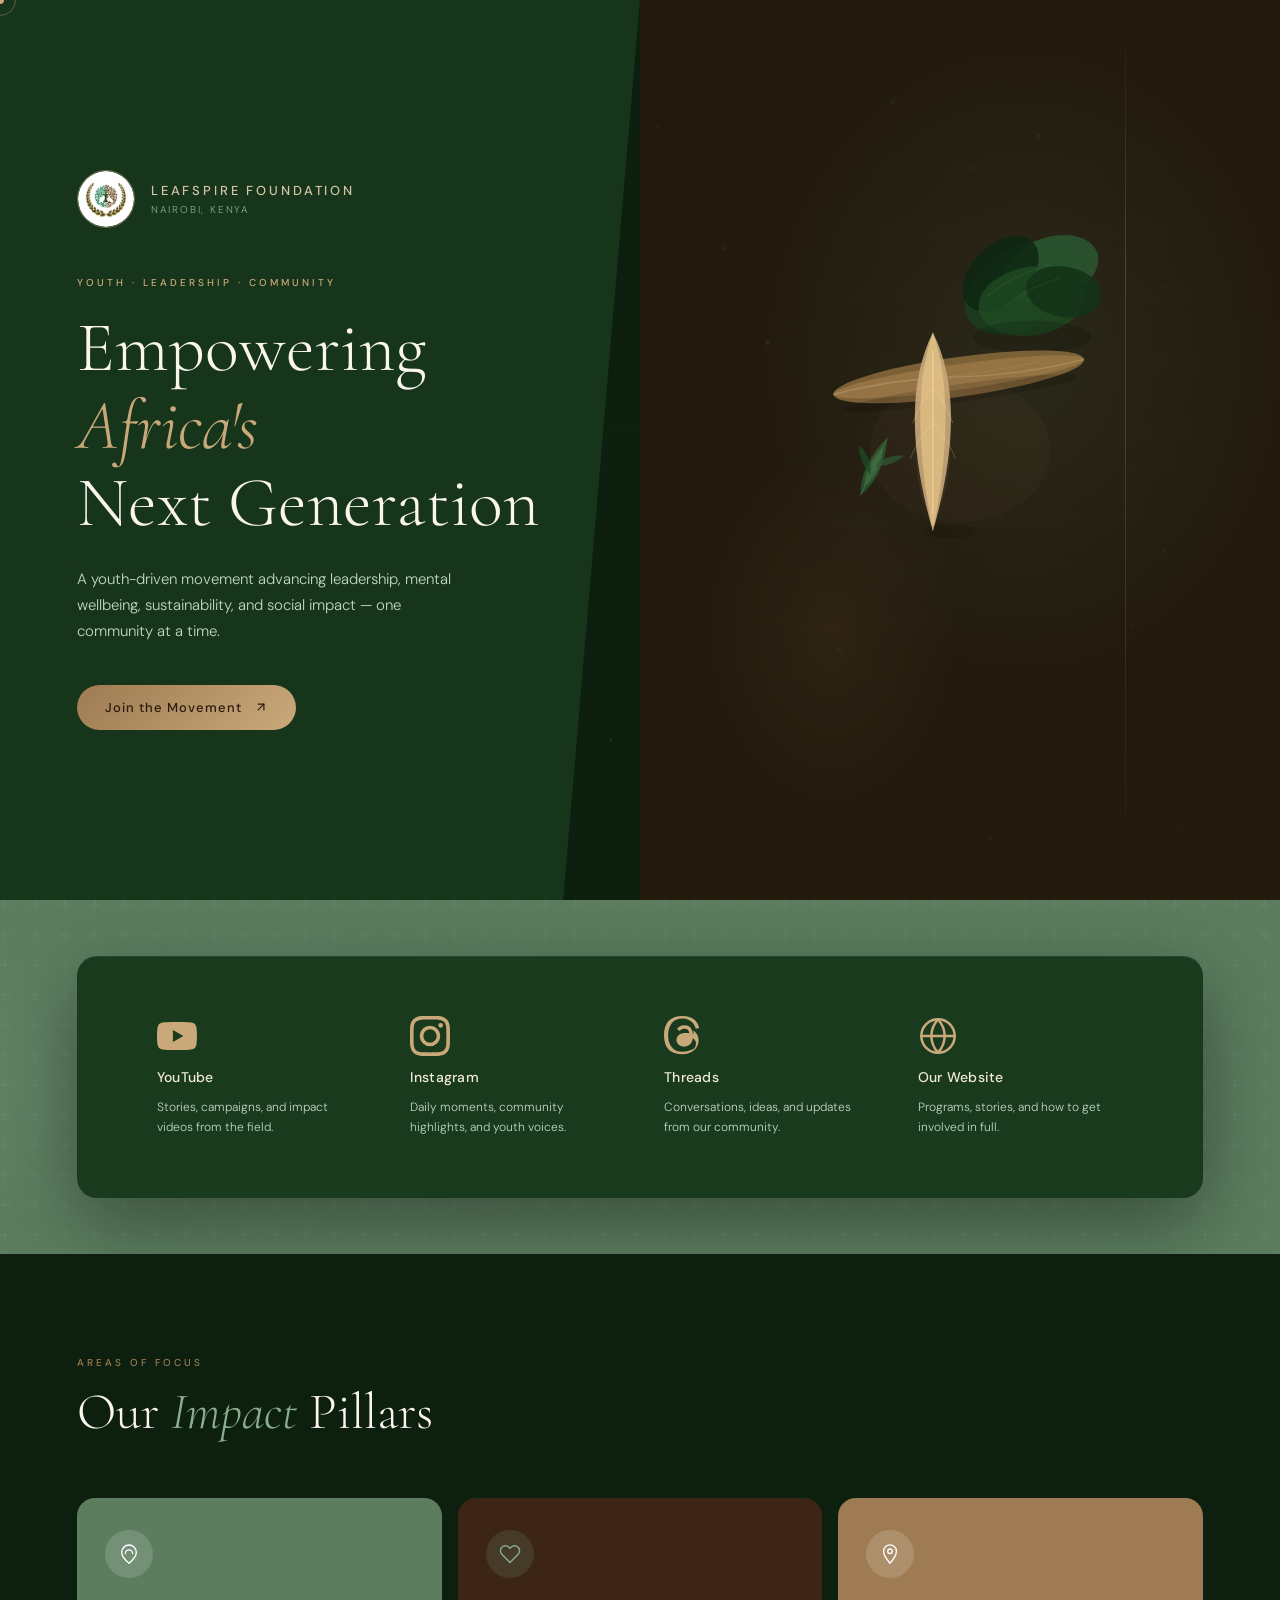
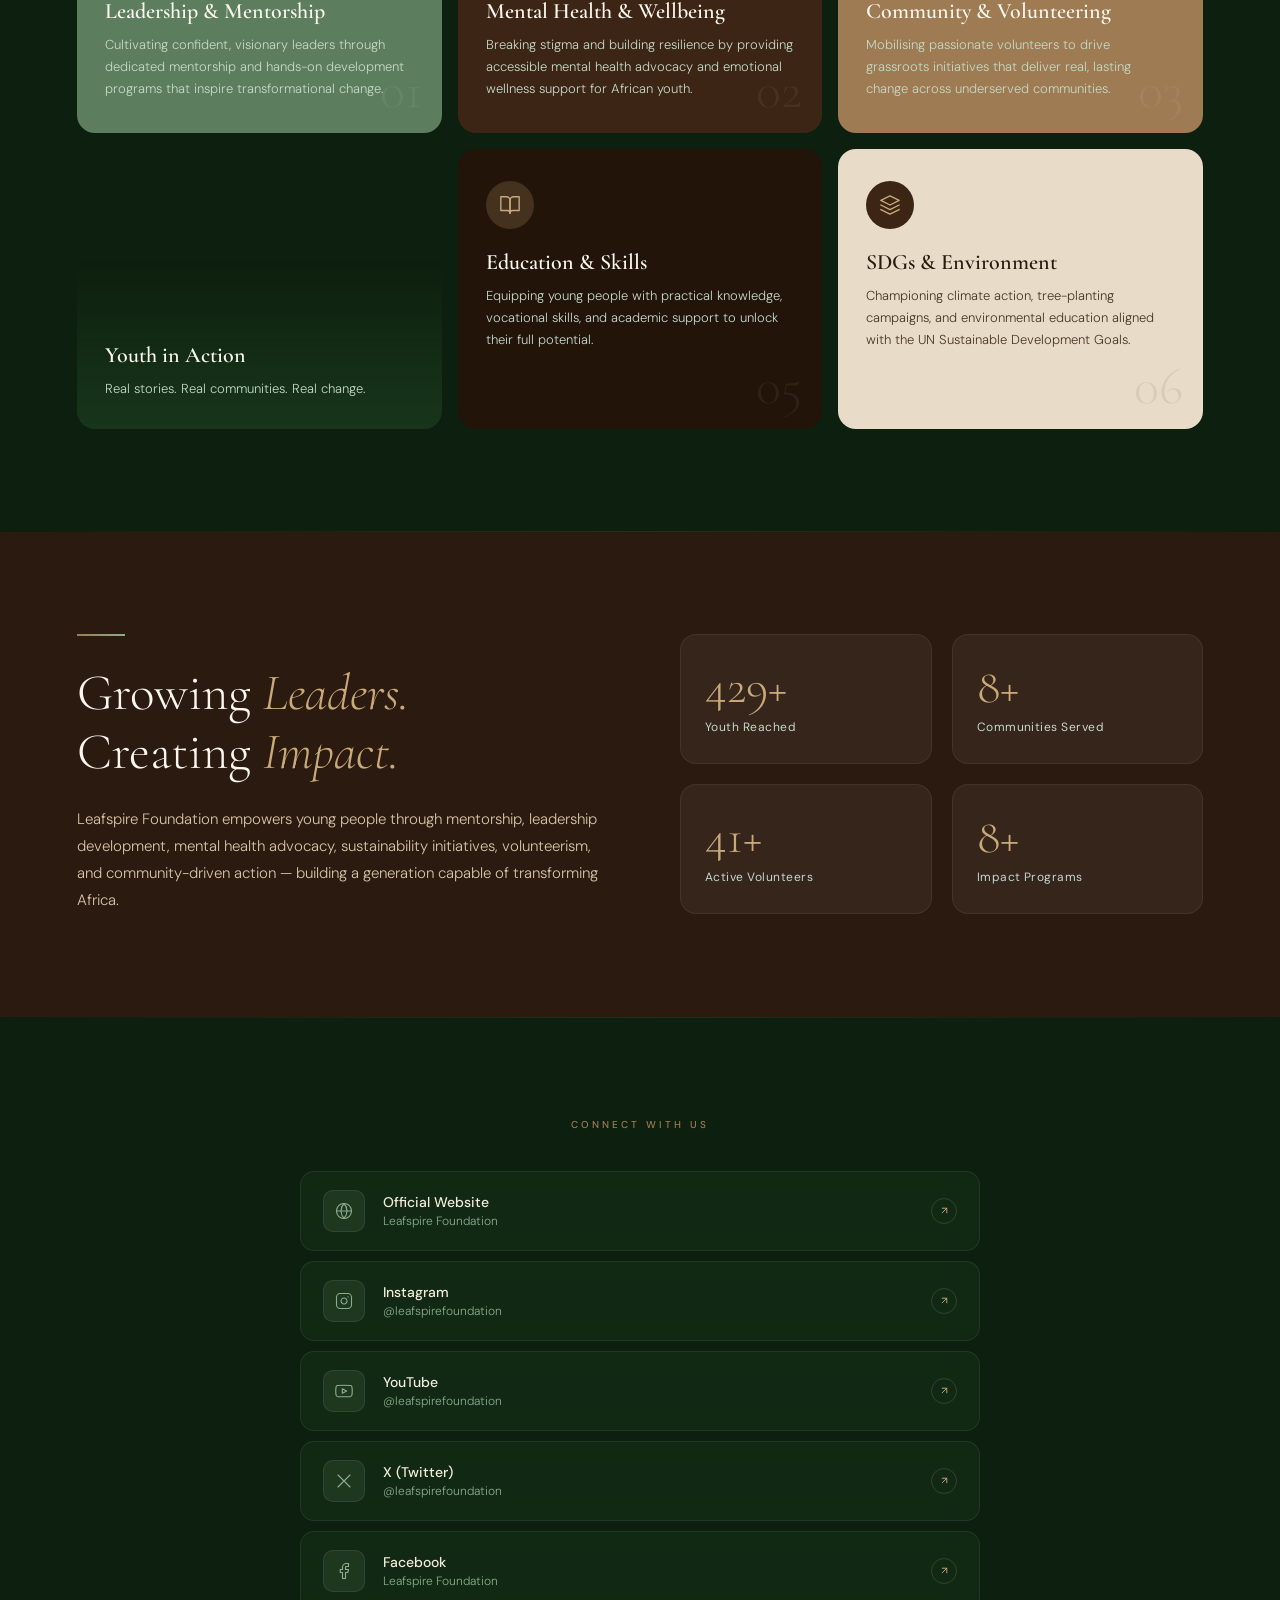
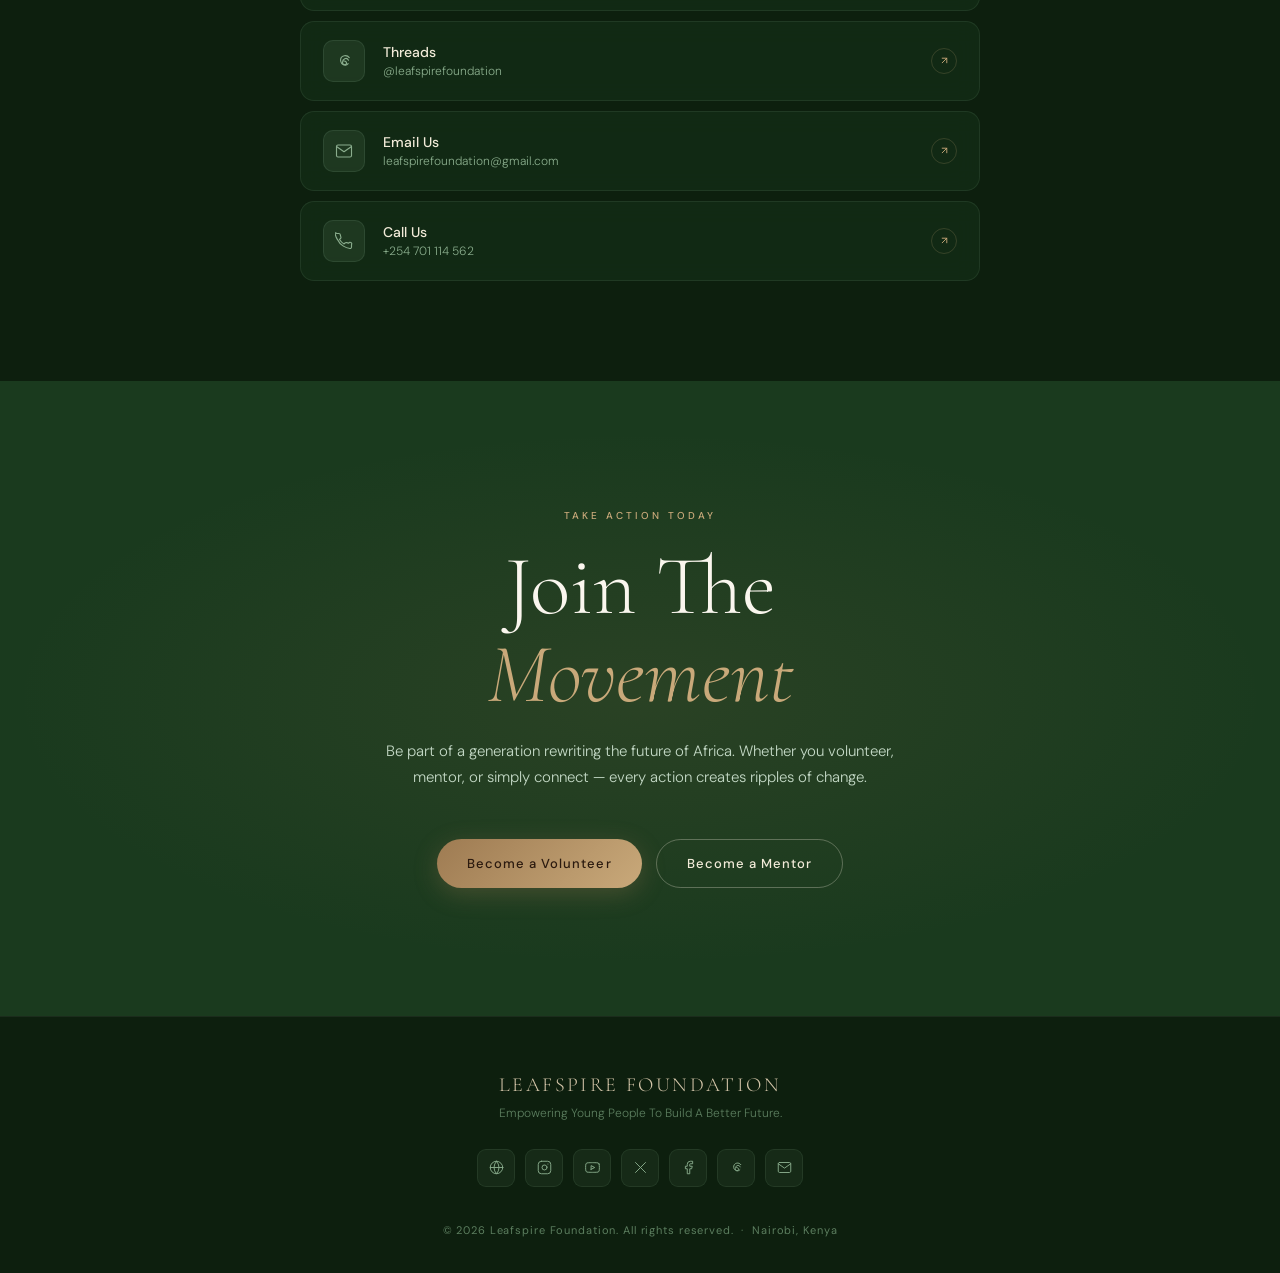
==== commit 03b0cb88: "Update index.html Updated html" ====
--- a/index.html
+++ b/index.html
@@ -7,450 +7,546 @@
 <meta name="description" content="Leafspire Foundation is a youth-driven movement advancing leadership, mental wellbeing, sustainability, community service, and social impact across Africa.">
 <meta property="og:title" content="Leafspire Foundation">
 <meta property="og:description" content="Empowering Youth. Transforming Communities. Building Tomorrow.">
-<meta name="theme-color" content="#050505">
+<meta name="theme-color" content="#0D1F0E">
 <link rel="preconnect" href="https://fonts.googleapis.com">
 <link rel="preconnect" href="https://fonts.gstatic.com" crossorigin>
-<link href="https://fonts.googleapis.com/css2?family=Cormorant+Garamond:wght@300;400;500;600;700&family=Syne:wght@400;500;600;700;800&family=Inter:wght@300;400;500&display=swap" rel="stylesheet">
+<link href="https://fonts.googleapis.com/css2?family=Cormorant+Garamond:ital,wght@0,300;0,400;0,600;1,300;1,400;1,600&family=DM+Sans:wght@300;400;500&family=Playfair+Display:ital,wght@0,700;1,400&display=swap" rel="stylesheet">
+
 <style>
-  :root {
-    --bg-0: #050505;
-    --bg-1: #07120A;
-    --bg-2: #0A1A12;
-    --bg-3: #0D2018;
-    --green-1: #0F8A5F;
-    --green-2: #13A56D;
-    --green-3: #1DBF73;
-    --gold-1: #D4AF37;
-    --gold-2: #E6C766;
-    --gold-3: #F5D98C;
-    --text-white: #FFFFFF;
-    --text-light: #D9D9D9;
-    --text-muted: #999999;
-    --text-faint: #555555;
-    --glass-bg: rgba(13, 32, 24, 0.45);
-    --glass-border: rgba(212, 175, 55, 0.12);
-    --glass-border-hover: rgba(212, 175, 55, 0.35);
-  }
-
-  *, *::before, *::after { box-sizing: border-box; margin: 0; padding: 0; }
-  html { scroll-behavior: smooth; }
-  body {
-    background: var(--bg-0);
-    color: var(--text-white);
-    font-family: 'Inter', sans-serif;
-    overflow-x: hidden;
-    cursor: none;
-  }
-
-  .cursor {
-    position: fixed; width: 10px; height: 10px;
-    background: var(--gold-2); border-radius: 50%;
-    pointer-events: none; z-index: 9999;
-    transform: translate(-50%, -50%);
-    transition: transform 0.1s ease, width 0.3s ease, height 0.3s ease, opacity 0.3s ease;
-    mix-blend-mode: screen;
-  }
-  .cursor-ring {
-    position: fixed; width: 36px; height: 36px;
-    border: 1px solid rgba(212,175,55,0.4); border-radius: 50%;
-    pointer-events: none; z-index: 9998;
-    transform: translate(-50%, -50%);
-    transition: transform 0.15s ease, width 0.3s ease, height 0.3s ease, border-color 0.3s ease;
-  }
-  body.hovering .cursor { width: 16px; height: 16px; background: var(--gold-3); }
-  body.hovering .cursor-ring { width: 50px; height: 50px; border-color: rgba(212,175,55,0.7); }
-
-  ::-webkit-scrollbar { width: 3px; }
-  ::-webkit-scrollbar-track { background: var(--bg-0); }
-  ::-webkit-scrollbar-thumb { background: var(--gold-1); border-radius: 2px; }
-
-  .hero {
-    min-height: 100vh;
-    position: relative;
-    display: flex; flex-direction: column;
-    align-items: center; justify-content: center;
-    padding: 60px 24px 80px;
-    overflow: hidden;
-  }
-  .hero-bg {
-    position: absolute; inset: 0; z-index: 0;
-    background:
-      radial-gradient(ellipse 80% 60% at 50% -10%, rgba(15,138,95,0.18) 0%, transparent 60%),
-      radial-gradient(ellipse 60% 50% at 80% 80%, rgba(212,175,55,0.06) 0%, transparent 50%),
-      radial-gradient(ellipse 40% 40% at 20% 70%, rgba(13,165,109,0.08) 0%, transparent 50%),
-      linear-gradient(170deg, #07120A 0%, #050505 40%, #050505 60%, #07120A 100%);
-  }
-  .blob {
-    position: absolute; border-radius: 50%;
-    filter: blur(80px); opacity: 0.25;
-    animation: blobFloat 12s ease-in-out infinite;
-  }
-  .blob-1 {
-    width: 500px; height: 500px;
-    background: radial-gradient(circle, rgba(15,138,95,0.6), transparent 70%);
-    top: -100px; left: -100px; animation-delay: 0s;
-  }
-  .blob-2 {
-    width: 400px; height: 400px;
-    background: radial-gradient(circle, rgba(212,175,55,0.4), transparent 70%);
-    bottom: -80px; right: -80px; animation-delay: -4s;
-  }
-  .blob-3 {
-    width: 300px; height: 300px;
-    background: radial-gradient(circle, rgba(29,191,115,0.5), transparent 70%);
-    top: 40%; left: 60%; animation-delay: -8s;
-  }
-  @keyframes blobFloat {
-    0%, 100% { transform: translate(0,0) scale(1); }
-    33% { transform: translate(30px,-30px) scale(1.05); }
-    66% { transform: translate(-20px,20px) scale(0.97); }
-  }
-  #particles { position: absolute; inset: 0; z-index: 1; }
-  .light-ray {
-    position: absolute; width: 1px;
-    background: linear-gradient(to bottom, transparent, rgba(212,175,55,0.15) 40%, transparent);
-    transform-origin: top center; pointer-events: none;
-  }
-  .lr-1 { height: 60vh; top: 0; left: 30%; transform: rotate(-15deg); opacity: 0.6; }
-  .lr-2 { height: 50vh; top: 0; left: 50%; transform: rotate(5deg); opacity: 0.4; }
-  .lr-3 { height: 70vh; top: 0; left: 70%; transform: rotate(20deg); opacity: 0.5; }
-
-  .logo-section {
-    position: relative; z-index: 10;
-    display: flex; flex-direction: column;
-    align-items: center; gap: 0;
-    opacity: 0; transform: translateY(20px) scale(0.95);
-    animation: heroReveal 1.2s cubic-bezier(0.22,1,0.36,1) 0.3s forwards;
-  }
-  .logo-wrapper {
-    position: relative; width: 160px; height: 160px;
-    margin-bottom: 28px;
-    animation: logoFloat 6s ease-in-out infinite;
-  }
-  .logo-ring-outer {
-    position: absolute; inset: -8px; border-radius: 50%;
-    background: conic-gradient(
-      from 0deg,
-      rgba(212,175,55,0) 0deg, rgba(212,175,55,0.9) 90deg,
-      rgba(245,217,140,1) 180deg, rgba(212,175,55,0.9) 270deg,
-      rgba(212,175,55,0) 360deg
-    );
-    animation: ringRotate 8s linear infinite;
-  }
-  @keyframes ringRotate { to { transform: rotate(360deg); } }
-  .logo-ring-inner {
-    position: absolute; inset: -3px; border-radius: 50%;
-    background: conic-gradient(from 180deg, rgba(15,138,95,0.8), rgba(29,191,115,0.4), rgba(15,138,95,0.8));
-    animation: ringRotate 12s linear infinite reverse;
-  }
-  .logo-glass {
-    position: absolute; inset: 3px; border-radius: 50%;
-    background: linear-gradient(135deg, rgba(13,32,24,0.8), rgba(5,5,5,0.9));
-    backdrop-filter: blur(20px); z-index: 1;
-  }
-  .logo-glow {
-    position: absolute; inset: -20px; border-radius: 50%;
-    background: radial-gradient(circle, rgba(29,191,115,0.15), transparent 70%);
-    animation: logoGlow 3s ease-in-out infinite alternate;
-  }
-  @keyframes logoGlow {
-    from { opacity: 0.5; transform: scale(1); }
-    to { opacity: 1; transform: scale(1.05); }
-  }
-  @keyframes logoFloat {
-    0%, 100% { transform: translateY(0px); }
-    50% { transform: translateY(-8px); }
-  }
-
-  .logo-circle {
-    position: absolute; inset: 3px; border-radius: 50%;
-    z-index: 2; overflow: hidden;
-    display: flex; align-items: center; justify-content: center;
-  }
-  .logo-img {
-    width: 100%; height: 100%;
-    object-fit: cover;
-    border-radius: 50%;
-    display: block;
-  }
-
-  .org-name {
-    font-family: 'Syne', sans-serif;
-    font-size: clamp(22px, 5vw, 32px); font-weight: 700;
-    letter-spacing: 0.18em; text-transform: uppercase;
-    background: linear-gradient(135deg, var(--text-white) 0%, var(--gold-2) 50%, var(--text-white) 100%);
-    background-size: 200% auto;
-    -webkit-background-clip: text; -webkit-text-fill-color: transparent;
-    background-clip: text;
-    animation: shimmer 5s linear infinite;
-    margin-top: 4px;
-  }
-  @keyframes shimmer { to { background-position: 200% center; } }
-  .org-subtitle {
-    font-family: 'Inter', sans-serif;
-    font-size: clamp(10px, 2.5vw, 12px); font-weight: 400;
-    letter-spacing: 0.22em; color: var(--text-muted);
-    text-transform: uppercase; margin-top: 6px;
-  }
-  .hero-tagline {
-    font-family: 'Cormorant Garamond', serif;
-    font-size: clamp(20px, 5vw, 36px); font-weight: 300;
-    color: var(--text-light); text-align: center;
-    letter-spacing: 0.04em; margin-top: 20px;
-    line-height: 1.4; max-width: 700px;
-    opacity: 0;
-    animation: heroReveal 1s cubic-bezier(0.22,1,0.36,1) 0.9s forwards;
-  }
-  .hero-desc {
-    font-family: 'Inter', sans-serif;
-    font-size: clamp(13px, 2.5vw, 15px); font-weight: 300;
-    color: var(--text-muted); text-align: center;
-    max-width: 540px; line-height: 1.75; margin-top: 16px;
-    opacity: 0;
-    animation: heroReveal 1s cubic-bezier(0.22,1,0.36,1) 1.2s forwards;
-  }
-  .hero-divider {
-    width: 80px; height: 1px;
-    background: linear-gradient(90deg, transparent, var(--gold-1), transparent);
-    margin: 32px auto 0; opacity: 0;
-    animation: heroReveal 0.8s ease 1.4s forwards;
-  }
-  @keyframes heroReveal {
-    to { opacity: 1; transform: translateY(0) scale(1); }
-  }
-
-  .links-section {
-    position: relative; z-index: 10;
-    padding: 60px 24px 80px;
-    max-width: 640px; margin: 0 auto;
-  }
-  .section-label {
-    font-family: 'Syne', sans-serif; font-size: 10px; font-weight: 600;
-    letter-spacing: 0.3em; text-transform: uppercase; color: var(--gold-1);
-    text-align: center; margin-bottom: 40px;
-    opacity: 0; transform: translateY(10px);
-  }
-  .section-label.visible { animation: fadeUp 0.6s ease forwards; }
-  .links-grid { display: flex; flex-direction: column; gap: 12px; }
-  .link-card {
-    display: flex; align-items: center; gap: 18px;
-    padding: 18px 24px; border-radius: 16px;
-    background: var(--glass-bg); border: 1px solid var(--glass-border);
-    backdrop-filter: blur(24px); -webkit-backdrop-filter: blur(24px);
-    text-decoration: none; color: inherit; cursor: none;
-    position: relative; overflow: hidden;
-    opacity: 0; transform: translateY(24px);
-    transition: border-color 0.4s ease, transform 0.3s ease, box-shadow 0.4s ease;
-  }
-  .link-card.visible { animation: fadeUp 0.6s cubic-bezier(0.22,1,0.36,1) forwards; }
-  .link-card:hover {
-    border-color: var(--glass-border-hover);
-    transform: translateY(-3px);
-    box-shadow: 0 20px 60px rgba(0,0,0,0.5), 0 0 30px rgba(212,175,55,0.08);
-  }
-  .link-card::before {
-    content: ''; position: absolute; inset: 0; border-radius: 16px;
-    background: linear-gradient(135deg, transparent 0%, rgba(212,175,55,0.06) 50%, transparent 100%);
-    opacity: 0; transition: opacity 0.4s ease;
-  }
-  .link-card:hover::before { opacity: 1; }
-  .link-card::after {
-    content: ''; position: absolute; top: 0; left: -100%;
-    width: 60%; height: 100%;
-    background: linear-gradient(90deg, transparent, rgba(255,255,255,0.04), transparent);
-    transition: left 0.6s ease;
-  }
-  .link-card:hover::after { left: 150%; }
-  .link-icon-wrap {
-    width: 44px; height: 44px; flex-shrink: 0; border-radius: 12px;
-    background: linear-gradient(135deg, rgba(15,138,95,0.2), rgba(15,138,95,0.05));
-    border: 1px solid rgba(15,138,95,0.25);
-    display: flex; align-items: center; justify-content: center;
-    transition: background 0.3s ease, border-color 0.3s ease, box-shadow 0.3s ease;
-  }
-  .link-card:hover .link-icon-wrap {
-    background: linear-gradient(135deg, rgba(29,191,115,0.25), rgba(29,191,115,0.08));
-    border-color: rgba(29,191,115,0.4);
-    box-shadow: 0 0 16px rgba(29,191,115,0.15);
-  }
-  .link-icon-wrap svg { width: 20px; height: 20px; color: var(--green-3); }
-  .link-text { flex: 1; }
-  .link-name { font-family: 'Syne', sans-serif; font-size: 14px; font-weight: 600; color: var(--text-white); letter-spacing: 0.04em; }
-  .link-handle { font-family: 'Inter', sans-serif; font-size: 12px; color: var(--text-muted); margin-top: 2px; font-weight: 300; }
-  .link-arrow {
-    width: 28px; height: 28px; flex-shrink: 0; border-radius: 50%;
-    border: 1px solid rgba(212,175,55,0.2);
-    display: flex; align-items: center; justify-content: center;
-    transition: border-color 0.3s, background 0.3s, transform 0.3s;
-  }
-  .link-card:hover .link-arrow {
-    border-color: rgba(212,175,55,0.6); background: rgba(212,175,55,0.1); transform: rotate(45deg);
-  }
-  .link-arrow svg { width: 12px; height: 12px; color: var(--gold-2); }
-
-  .about-section {
-    padding: 100px 24px; max-width: 1100px; margin: 0 auto;
-    display: grid; grid-template-columns: 1fr 1fr;
-    gap: 80px; align-items: center;
-  }
-  @media (max-width: 768px) { .about-section { grid-template-columns: 1fr; gap: 48px; } }
-  .about-left h2 {
-    font-family: 'Cormorant Garamond', serif;
-    font-size: clamp(32px, 6vw, 56px); font-weight: 300;
-    line-height: 1.2; color: var(--text-white); margin-bottom: 24px;
-  }
-  .about-left h2 em {
-    font-style: italic;
-    background: linear-gradient(135deg, var(--green-3), var(--gold-2));
-    -webkit-background-clip: text; -webkit-text-fill-color: transparent; background-clip: text;
-  }
-  .about-left p { font-family: 'Inter', sans-serif; font-size: 15px; font-weight: 300; color: var(--text-muted); line-height: 1.8; }
-  .about-line { width: 60px; height: 2px; margin-bottom: 28px; background: linear-gradient(90deg, var(--gold-1), var(--green-3)); }
-  .stats-grid { display: grid; grid-template-columns: 1fr 1fr; gap: 24px; }
-  .stat-card {
-    padding: 28px 24px; border-radius: 20px;
-    background: var(--glass-bg); border: 1px solid var(--glass-border);
-    backdrop-filter: blur(20px);
-    transition: border-color 0.3s, transform 0.3s;
-    opacity: 0; transform: translateY(20px);
-  }
-  .stat-card.visible { animation: fadeUp 0.7s cubic-bezier(0.22,1,0.36,1) forwards; }
-  .stat-card:hover { border-color: var(--glass-border-hover); transform: translateY(-4px); }
-  .stat-number {
-    font-family: 'Syne', sans-serif; font-size: clamp(28px, 5vw, 40px); font-weight: 700;
-    background: linear-gradient(135deg, var(--gold-2), var(--gold-3));
-    -webkit-background-clip: text; -webkit-text-fill-color: transparent; background-clip: text; line-height: 1;
-  }
-  .stat-label { font-family: 'Inter', sans-serif; font-size: 12px; font-weight: 400; color: var(--text-muted); margin-top: 8px; letter-spacing: 0.06em; }
-
-  .impact-section { padding: 100px 24px; max-width: 1100px; margin: 0 auto; text-align: center; }
-  .section-title { font-family: 'Cormorant Garamond', serif; font-size: clamp(28px, 5vw, 48px); font-weight: 300; color: var(--text-white); margin-bottom: 12px; }
-  .section-title em {
-    font-style: italic;
-    background: linear-gradient(135deg, var(--gold-1), var(--gold-3));
-    -webkit-background-clip: text; -webkit-text-fill-color: transparent; background-clip: text;
-  }
-  .section-sub { font-size: 13px; color: var(--text-faint); letter-spacing: 0.15em; text-transform: uppercase; font-family: 'Inter', sans-serif; margin-bottom: 56px; }
-  .impact-cards { display: grid; grid-template-columns: repeat(auto-fit, minmax(200px, 1fr)); gap: 20px; }
-  .impact-card {
-    padding: 36px 24px 28px; border-radius: 20px;
-    background: var(--glass-bg); border: 1px solid var(--glass-border);
-    backdrop-filter: blur(20px); text-align: left;
-    position: relative; overflow: hidden;
-    opacity: 0; transform: translateY(30px);
-    transition: border-color 0.4s, transform 0.3s, box-shadow 0.4s; cursor: none;
-  }
-  .impact-card.visible { animation: fadeUp 0.7s cubic-bezier(0.22,1,0.36,1) forwards; }
-  .impact-card:hover {
-    border-color: var(--glass-border-hover); transform: translateY(-6px);
-    box-shadow: 0 30px 80px rgba(0,0,0,0.5), 0 0 40px rgba(15,138,95,0.08);
-  }
-  .impact-card::before {
-    content: ''; position: absolute; top: 0; left: 0; right: 0; height: 1px;
-    background: linear-gradient(90deg, transparent, rgba(212,175,55,0.4), transparent);
-    opacity: 0; transition: opacity 0.4s;
-  }
-  .impact-card:hover::before { opacity: 1; }
-  .impact-icon {
-    width: 48px; height: 48px; border-radius: 14px;
-    background: linear-gradient(135deg, rgba(15,138,95,0.2), rgba(15,138,95,0.05));
-    border: 1px solid rgba(15,138,95,0.2);
-    display: flex; align-items: center; justify-content: center; margin-bottom: 20px;
-  }
-  .impact-icon svg { width: 22px; height: 22px; color: var(--green-3); }
-  .impact-card h3 { font-family: 'Syne', sans-serif; font-size: 14px; font-weight: 600; color: var(--text-white); letter-spacing: 0.04em; margin-bottom: 8px; }
-  .impact-card p { font-size: 12px; color: var(--text-muted); line-height: 1.7; font-weight: 300; }
-  .impact-number {
-    position: absolute; bottom: 20px; right: 20px;
-    font-family: 'Cormorant Garamond', serif; font-size: 48px; font-weight: 300;
-    color: rgba(212,175,55,0.06); line-height: 1; pointer-events: none;
-  }
-
-  .cta-section { padding: 120px 24px; text-align: center; position: relative; overflow: hidden; }
-  .cta-bg {
-    position: absolute; inset: 0;
-    background:
-      radial-gradient(ellipse 70% 60% at 50% 50%, rgba(15,138,95,0.1) 0%, transparent 70%),
-      linear-gradient(to bottom, var(--bg-0), var(--bg-1), var(--bg-0));
-  }
-  .cta-inner { position: relative; z-index: 2; max-width: 700px; margin: 0 auto; }
-  .cta-eyebrow { font-family: 'Inter', sans-serif; font-size: 11px; font-weight: 500; letter-spacing: 0.3em; text-transform: uppercase; color: var(--gold-1); margin-bottom: 20px; }
-  .cta-title { font-family: 'Cormorant Garamond', serif; font-size: clamp(40px, 8vw, 80px); font-weight: 300; line-height: 1.1; color: var(--text-white); margin-bottom: 20px; }
-  .cta-title em {
-    font-style: italic;
-    background: linear-gradient(135deg, var(--green-3), var(--gold-2));
-    -webkit-background-clip: text; -webkit-text-fill-color: transparent; background-clip: text;
-  }
-  .cta-sub { font-size: 15px; color: var(--text-muted); line-height: 1.7; font-weight: 300; margin-bottom: 48px; }
-  .cta-buttons { display: flex; flex-wrap: wrap; gap: 16px; justify-content: center; }
-  .btn {
-    padding: 16px 32px; border-radius: 100px; font-family: 'Syne', sans-serif;
-    font-size: 13px; font-weight: 600; letter-spacing: 0.1em; text-transform: uppercase;
-    cursor: none; text-decoration: none; position: relative; overflow: hidden;
-    transition: transform 0.3s ease, box-shadow 0.3s ease;
-    display: inline-flex; align-items: center; gap: 8px;
-  }
-  .btn:hover { transform: translateY(-3px); }
-  .btn-primary {
-    background: linear-gradient(135deg, var(--green-1), var(--green-2)); color: white;
-    box-shadow: 0 0 0 1px rgba(15,138,95,0.3), 0 8px 32px rgba(15,138,95,0.25);
-  }
-  .btn-primary:hover { box-shadow: 0 0 0 1px rgba(29,191,115,0.5), 0 12px 40px rgba(15,138,95,0.4); }
-  .btn-primary::before {
-    content: ''; position: absolute; inset: 0;
-    background: linear-gradient(135deg, var(--green-2), var(--green-3));
-    opacity: 0; transition: opacity 0.3s;
-  }
-  .btn-primary:hover::before { opacity: 1; }
-  .btn-gold {
-    background: linear-gradient(135deg, rgba(212,175,55,0.15), rgba(212,175,55,0.05)); color: var(--gold-2);
-    border: 1px solid rgba(212,175,55,0.35); box-shadow: 0 0 20px rgba(212,175,55,0.05);
-  }
-  .btn-gold:hover { background: linear-gradient(135deg, rgba(212,175,55,0.25), rgba(212,175,55,0.1)); border-color: rgba(212,175,55,0.6); box-shadow: 0 0 30px rgba(212,175,55,0.15); }
-  .btn-ghost { background: transparent; color: var(--text-muted); border: 1px solid rgba(255,255,255,0.1); }
-  .btn-ghost:hover { color: var(--text-white); border-color: rgba(255,255,255,0.25); }
-  .btn span { position: relative; z-index: 1; }
-  .btn .ripple {
-    position: absolute; border-radius: 50%; background: rgba(255,255,255,0.15);
-    transform: scale(0); animation: rippleOut 0.6s ease-out; pointer-events: none;
-  }
-  @keyframes rippleOut { to { transform: scale(4); opacity: 0; } }
-
-  footer { padding: 60px 24px 40px; border-top: 1px solid rgba(255,255,255,0.04); max-width: 900px; margin: 0 auto; text-align: center; }
-  .footer-logo {
-    font-family: 'Syne', sans-serif; font-size: 18px; font-weight: 700;
-    letter-spacing: 0.2em; text-transform: uppercase;
-    background: linear-gradient(135deg, var(--text-white), var(--gold-2));
-    -webkit-background-clip: text; -webkit-text-fill-color: transparent; background-clip: text; margin-bottom: 10px;
-  }
-  .footer-sub { font-size: 12px; color: var(--text-faint); margin-bottom: 32px; font-weight: 300; }
-  .footer-socials { display: flex; gap: 12px; justify-content: center; margin-bottom: 40px; }
-  .footer-social-icon {
-    width: 40px; height: 40px; border-radius: 10px;
-    background: var(--glass-bg); border: 1px solid var(--glass-border);
-    display: flex; align-items: center; justify-content: center;
-    color: var(--text-muted); text-decoration: none; cursor: none;
-    transition: border-color 0.3s, color 0.3s, transform 0.3s;
-  }
-  .footer-social-icon:hover { border-color: rgba(29,191,115,0.4); color: var(--green-3); transform: translateY(-3px); }
-  .footer-social-icon svg { width: 16px; height: 16px; }
-  .footer-copy { font-size: 11px; color: var(--text-faint); letter-spacing: 0.1em; }
-
-  @keyframes fadeUp { to { opacity: 1; transform: translateY(0); } }
-  .reveal { opacity: 0; transform: translateY(30px); }
-  .reveal.visible { animation: fadeUp 0.7s cubic-bezier(0.22,1,0.36,1) forwards; }
-  .section-divider { width: 100%; height: 1px; background: linear-gradient(90deg, transparent, rgba(212,175,55,0.12), transparent); margin: 0 auto; }
-
-  @media (max-width: 480px) {
-    .logo-wrapper { width: 130px; height: 130px; }
-    .links-section { padding: 40px 16px 60px; }
-    .about-section { padding: 60px 16px; }
-    .impact-section { padding: 60px 16px; }
-    .cta-section { padding: 80px 16px; }
-    .stats-grid { grid-template-columns: 1fr 1fr; gap: 12px; }
-    .cta-buttons { flex-direction: column; align-items: center; }
-    .btn { width: 100%; max-width: 280px; justify-content: center; }
-  }
+:root {
+  --forest: #1A3A1E;
+  --forest-deep: #0D1F0E;
+  --sage: #5C7E5F;
+  --sage-light: #8AAD8D;
+  --sage-pale: #C4D9C6;
+  --espresso: #2B1A0F;
+  --espresso-mid: #3D2515;
+  --tan: #9E7B52;
+  --tan-light: #C9A97A;
+  --cream: #F2EBD9;
+  --cream-warm: #E8DCC8;
+  --cream-deep: #D4C5A9;
+  --parchment: #FAF6EE;
+  --text-dark: #1A1208;
+  --text-mid: #4A3728;
+  --text-muted: #7A6555;
+}
+
+*, *::before, *::after { box-sizing: border-box; margin: 0; padding: 0; }
+html { scroll-behavior: smooth; }
+
+body {
+  background: var(--forest-deep);
+  color: var(--cream);
+  font-family: 'DM Sans', sans-serif;
+  overflow-x: hidden;
+  cursor: none;
+}
+
+/* ── CURSOR ── */
+.cursor { position: fixed; width: 8px; height: 8px; background: var(--tan-light); border-radius: 50%; pointer-events: none; z-index: 9999; transform: translate(-50%,-50%); transition: width .25s, height .25s, background .25s; }
+.cursor-ring { position: fixed; width: 32px; height: 32px; border: 1px solid rgba(201,169,122,.4); border-radius: 50%; pointer-events: none; z-index: 9998; transform: translate(-50%,-50%); transition: width .3s, height .3s, border-color .3s; }
+body.hovering .cursor { width: 14px; height: 14px; background: var(--cream); }
+body.hovering .cursor-ring { width: 44px; height: 44px; border-color: rgba(201,169,122,.7); }
+@media (hover: none) { .cursor, .cursor-ring { display: none; } body { cursor: auto; } }
+
+::-webkit-scrollbar { width: 3px; }
+::-webkit-scrollbar-track { background: var(--forest-deep); }
+::-webkit-scrollbar-thumb { background: var(--tan); border-radius: 2px; }
+
+/* ── BG SLIDESHOW ── */
+.bg-slide { position: fixed; inset: 0; z-index: 0; background-size: cover; background-position: center; opacity: 0; transition: opacity 2.2s ease; pointer-events: none; }
+.bg-slide.active { opacity: 1; }
+.bg-overlay { position: fixed; inset: 0; z-index: 1; background: linear-gradient(to bottom, rgba(13,31,14,.82) 0%, rgba(13,31,14,.6) 50%, rgba(13,31,14,.88) 100%); pointer-events: none; }
+
+/* Unsplash images — African youth empowerment contexts */
+.bg-1 { background-image: url('https://images.unsplash.com/photo-1488521787991-ed7bbaae773c?w=1920&q=80'); }
+.bg-2 { background-image: url('https://images.unsplash.com/photo-1529390079861-591de354faf5?w=1920&q=80'); }
+.bg-3 { background-image: url('https://images.unsplash.com/photo-1607748851687-ba9a10438621?w=1920&q=80'); }
+.bg-4 { background-image: url('https://images.unsplash.com/photo-1597733336794-12d05021d510?w=1920&q=80'); }
+
+/* ── CANVAS PARTICLES ── */
+#particles { position: fixed; inset: 0; z-index: 2; pointer-events: none; }
+
+/* ── SITE WRAPPER ── */
+.site-wrap { position: relative; z-index: 10; }
+
+/* ── HERO ── */
+.hero {
+  min-height: 100vh;
+  display: grid;
+  grid-template-columns: 1fr 1fr;
+  position: relative;
+  overflow: hidden;
+}
+
+.hero-left {
+  background: rgba(26,58,30,.88);
+  backdrop-filter: blur(2px);
+  padding: clamp(60px,8vw,120px) clamp(40px,6vw,90px);
+  display: flex;
+  flex-direction: column;
+  justify-content: center;
+  gap: 0;
+  clip-path: polygon(0 0, 100% 0, 88% 100%, 0 100%);
+  position: relative;
+  z-index: 2;
+}
+
+.hero-right {
+  background: rgba(43,26,15,.72);
+  backdrop-filter: blur(1px);
+  display: flex;
+  align-items: center;
+  justify-content: center;
+  position: relative;
+  overflow: hidden;
+}
+
+/* Logo in hero-left */
+.logo-mark {
+  display: flex;
+  align-items: center;
+  gap: 16px;
+  margin-bottom: 48px;
+  opacity: 0;
+  transform: translateY(16px);
+  animation: rise .9s cubic-bezier(.22,1,.36,1) .2s forwards;
+}
+.logo-circle-wrap {
+  width: 58px; height: 58px;
+  border-radius: 50%;
+  border: 1.5px solid rgba(201,169,122,.5);
+  overflow: hidden;
+  flex-shrink: 0;
+}
+.logo-circle-wrap img { width: 100%; height: 100%; object-fit: cover; border-radius: 50%; }
+.logo-wordmark { font-family: 'DM Sans', sans-serif; font-size: 13px; font-weight: 500; letter-spacing: .22em; text-transform: uppercase; color: var(--cream-deep); line-height: 1.3; }
+.logo-wordmark span { display: block; font-size: 10px; font-weight: 300; letter-spacing: .18em; color: var(--sage-light); margin-top: 3px; }
+
+.hero-eyebrow {
+  font-family: 'DM Sans', sans-serif;
+  font-size: 10px; font-weight: 500;
+  letter-spacing: .3em; text-transform: uppercase;
+  color: var(--tan-light);
+  margin-bottom: 20px;
+  opacity: 0; transform: translateY(14px);
+  animation: rise .8s cubic-bezier(.22,1,.36,1) .5s forwards;
+}
+
+.hero-headline {
+  font-family: 'Cormorant Garamond', serif;
+  font-size: clamp(40px, 5.5vw, 72px);
+  font-weight: 300;
+  line-height: 1.1;
+  color: var(--parchment);
+  margin-bottom: 24px;
+  opacity: 0; transform: translateY(18px);
+  animation: rise 1s cubic-bezier(.22,1,.36,1) .65s forwards;
+}
+.hero-headline em { font-style: italic; color: var(--tan-light); }
+
+.hero-body {
+  font-size: 15px;
+  font-weight: 300;
+  line-height: 1.75;
+  color: var(--sage-pale);
+  max-width: 380px;
+  margin-bottom: 40px;
+  opacity: 0; transform: translateY(14px);
+  animation: rise .9s cubic-bezier(.22,1,.36,1) .85s forwards;
+}
+
+.hero-cta {
+  display: inline-flex;
+  align-items: center;
+  gap: 12px;
+  padding: 14px 28px;
+  border-radius: 100px;
+  background: linear-gradient(135deg, var(--tan) 0%, var(--tan-light) 100%);
+  color: var(--espresso);
+  font-family: 'DM Sans', sans-serif;
+  font-size: 13px;
+  font-weight: 500;
+  letter-spacing: .08em;
+  text-decoration: none;
+  cursor: none;
+  transition: transform .3s ease, box-shadow .3s ease;
+  align-self: flex-start;
+  opacity: 0; transform: translateY(14px);
+  animation: rise .9s cubic-bezier(.22,1,.36,1) 1s forwards;
+}
+.hero-cta:hover { transform: translateY(-3px); box-shadow: 0 16px 40px rgba(158,123,82,.35); }
+.hero-cta svg { width: 14px; height: 14px; }
+
+/* ── HERO RIGHT: leaf composition ── */
+.leaf-scene {
+  position: relative;
+  width: 100%;
+  height: 100%;
+  min-height: 500px;
+}
+
+.leaf-bg-texture {
+  position: absolute;
+  inset: 0;
+  background:
+    radial-gradient(ellipse 70% 60% at 60% 40%, rgba(92,126,95,.15) 0%, transparent 60%),
+    radial-gradient(ellipse 40% 40% at 30% 70%, rgba(158,123,82,.1) 0%, transparent 50%);
+}
+
+/* SVG leaf cluster */
+.leaf-svg-wrap {
+  position: absolute;
+  inset: 0;
+  display: flex;
+  align-items: center;
+  justify-content: center;
+}
+
+@keyframes leafSway { 0%,100%{transform:rotate(-2deg) scale(1)} 50%{transform:rotate(2deg) scale(1.02)} }
+@keyframes leafDrift { 0%,100%{transform:translateY(0)} 50%{transform:translateY(-10px)} }
+@keyframes leafGlow { 0%,100%{opacity:.7} 50%{opacity:1} }
+
+.leaf-cluster { animation: leafSway 8s ease-in-out infinite; transform-origin: center; }
+.leaf-gold { animation: leafDrift 6s ease-in-out infinite; }
+.leaf-sprig { animation: leafDrift 10s ease-in-out infinite reverse; }
+
+/* diagonal leaf anchor line */
+.hero-diagonal {
+  position: absolute;
+  top: 0; bottom: 0;
+  left: calc(88% - 1px);
+  width: 1px;
+  background: linear-gradient(to bottom, transparent, rgba(201,169,122,.25) 30%, rgba(201,169,122,.15) 70%, transparent);
+  z-index: 3;
+}
+
+/* ── FEATURE BAR ── */
+.feature-bar {
+  position: relative;
+  background: var(--sage);
+  padding: 56px clamp(24px, 6vw, 80px);
+  overflow: hidden;
+}
+.feature-bar::before {
+  content: '';
+  position: absolute;
+  inset: 0;
+  background:
+    radial-gradient(ellipse 60% 80% at 20% 50%, rgba(255,255,255,.06) 0%, transparent 60%),
+    url("data:image/svg+xml,%3Csvg width='60' height='60' viewBox='0 0 60 60' xmlns='http://www.w3.org/2000/svg'%3E%3Cg fill='none' fill-rule='evenodd'%3E%3Cg fill='%23ffffff' fill-opacity='0.03'%3E%3Cpath d='M36 34v-4h-2v4h-4v2h4v4h2v-4h4v-2h-4zm0-30V0h-2v4h-4v2h4v4h2V6h4V4h-4zM6 34v-4H4v4H0v2h4v4h2v-4h4v-2H6zM6 4V0H4v4H0v2h4v4h2V6h4V4H6z'/%3E%3C/g%3E%3C/g%3E%3C/svg%3E");
+}
+.feature-card-float {
+  position: relative;
+  background: var(--forest);
+  border-radius: 20px;
+  padding: 40px clamp(24px,5vw,60px);
+  display: grid;
+  grid-template-columns: repeat(4, 1fr);
+  gap: 8px;
+  box-shadow: 0 24px 80px rgba(0,0,0,.4), inset 0 1px 0 rgba(255,255,255,.06);
+}
+.feature-col {
+  display: flex;
+  flex-direction: column;
+  align-items: flex-start;
+  gap: 12px;
+  padding: 20px;
+  border-radius: 12px;
+  transition: background .3s ease;
+  cursor: none;
+}
+.feature-col:hover { background: rgba(255,255,255,.04); }
+.feature-icon { width: 40px; height: 40px; flex-shrink: 0; color: var(--tan-light); }
+.feature-col h3 { font-family: 'DM Sans', sans-serif; font-size: 14px; font-weight: 500; color: var(--cream); letter-spacing: .02em; }
+.feature-col p { font-size: 12px; font-weight: 300; color: var(--sage-pale); line-height: 1.65; }
+
+/* ── PILLAR GRID ── */
+.pillar-section {
+  background: var(--forest-deep);
+  padding: clamp(60px,8vw,120px) clamp(24px,6vw,80px);
+}
+.pillar-header {
+  margin-bottom: 56px;
+}
+.pillar-eyebrow {
+  font-size: 10px; font-weight: 500; letter-spacing: .3em; text-transform: uppercase;
+  color: var(--tan); margin-bottom: 14px;
+}
+.pillar-title {
+  font-family: 'Cormorant Garamond', serif;
+  font-size: clamp(28px,4vw,52px);
+  font-weight: 300;
+  color: var(--parchment);
+  line-height: 1.15;
+}
+.pillar-title em { font-style: italic; color: var(--sage-light); }
+
+.pillar-grid {
+  display: grid;
+  grid-template-columns: repeat(3, 1fr);
+  grid-template-rows: repeat(2, auto);
+  gap: 16px;
+}
+
+.pillar-card {
+  border-radius: 18px;
+  padding: 32px 28px;
+  position: relative;
+  overflow: hidden;
+  cursor: none;
+  transition: transform .35s cubic-bezier(.22,1,.36,1), box-shadow .35s ease;
+}
+.pillar-card:hover { transform: translateY(-5px); box-shadow: 0 28px 60px rgba(0,0,0,.5); }
+
+.pillar-card.sage { background: var(--sage); }
+.pillar-card.espresso { background: var(--espresso-mid); }
+.pillar-card.tan { background: var(--tan); }
+.pillar-card.img-card { padding: 0; overflow: hidden; min-height: 260px; }
+.pillar-card.dark-brown { background: #231409; }
+.pillar-card.cream-card { background: var(--cream-warm); }
+
+.card-badge {
+  width: 48px; height: 48px;
+  border-radius: 50%;
+  display: flex; align-items: center; justify-content: center;
+  margin-bottom: 20px;
+  flex-shrink: 0;
+}
+.badge-white { background: rgba(255,255,255,.15); }
+.badge-sage { background: rgba(92,126,95,.25); }
+.badge-tan { background: rgba(201,169,122,.2); }
+.badge-dark { background: rgba(255,255,255,.08); }
+.badge-hex { background: var(--espresso-mid); }
+
+.pillar-card h3 {
+  font-family: 'Cormorant Garamond', serif;
+  font-size: 22px; font-weight: 600;
+  line-height: 1.2;
+  margin-bottom: 10px;
+}
+.pillar-card.cream-card h3 { color: var(--espresso); }
+.pillar-card:not(.cream-card) h3 { color: var(--parchment); }
+.pillar-card p { font-size: 13px; font-weight: 300; line-height: 1.7; }
+.pillar-card.cream-card p { color: var(--text-mid); }
+.pillar-card:not(.cream-card) p { color: var(--sage-pale); }
+
+.img-card-inner {
+  position: absolute; inset: 0;
+  background: url('https://images.unsplash.com/photo-1544717305-996b815c338c?w=800&q=80') center/cover;
+}
+.img-card-inner::after {
+  content: '';
+  position: absolute; inset: 0;
+  background: linear-gradient(to top, rgba(26,58,30,.85) 0%, transparent 60%);
+}
+.img-card-text {
+  position: absolute; bottom: 28px; left: 28px; right: 28px; z-index: 2;
+}
+.img-card-text p { font-size: 13px; color: rgba(242,235,217,.75); font-weight: 300; margin-top: 6px; }
+.img-card-text h3 { font-family: 'Cormorant Garamond', serif; font-size: 22px; font-weight: 600; color: var(--parchment); }
+
+/* Decorative number */
+.card-num {
+  position: absolute; bottom: 16px; right: 20px;
+  font-family: 'Cormorant Garamond', serif; font-size: 52px; font-weight: 300;
+  opacity: .06; color: white; line-height: 1; pointer-events: none;
+}
+.pillar-card.cream-card .card-num { color: var(--espresso); opacity: .08; }
+
+/* ── ABOUT + STATS ── */
+.about-wrap {
+  display: grid;
+  grid-template-columns: 1fr 1fr;
+  gap: 80px;
+  align-items: center;
+  padding: clamp(60px,8vw,120px) clamp(24px,6vw,80px);
+  background: var(--espresso);
+}
+.about-left h2 {
+  font-family: 'Cormorant Garamond', serif;
+  font-size: clamp(30px,4vw,52px); font-weight: 300;
+  line-height: 1.15; color: var(--parchment);
+  margin-bottom: 24px;
+}
+.about-left h2 em { font-style: italic; color: var(--tan-light); }
+.about-left p { font-size: 15px; font-weight: 300; color: var(--cream-deep); line-height: 1.8; }
+.about-line { width: 48px; height: 2px; background: linear-gradient(90deg, var(--tan), var(--sage-light)); margin-bottom: 28px; }
+
+.stats-grid { display: grid; grid-template-columns: 1fr 1fr; gap: 20px; }
+.stat-card {
+  padding: 28px 24px;
+  border-radius: 16px;
+  background: rgba(255,255,255,.05);
+  border: 1px solid rgba(255,255,255,.07);
+  transition: border-color .3s, transform .3s;
+  opacity: 0; transform: translateY(20px);
+}
+.stat-card.visible { animation: rise .7s cubic-bezier(.22,1,.36,1) forwards; }
+.stat-card:hover { border-color: rgba(201,169,122,.3); transform: translateY(-3px); }
+.stat-number {
+  font-family: 'Cormorant Garamond', serif;
+  font-size: clamp(32px,4vw,48px); font-weight: 300;
+  color: var(--tan-light);
+  line-height: 1;
+}
+.stat-label { font-size: 12px; font-weight: 400; color: var(--sage-pale); margin-top: 8px; letter-spacing: .04em; }
+
+/* ── LINKS SECTION ── */
+.links-section {
+  padding: clamp(60px,8vw,100px) clamp(24px,6vw,80px);
+  background: var(--forest-deep);
+}
+.links-inner { max-width: 680px; margin: 0 auto; }
+.links-label { font-size: 10px; font-weight: 500; letter-spacing: .3em; text-transform: uppercase; color: var(--tan); margin-bottom: 40px; text-align: center; }
+.links-grid { display: flex; flex-direction: column; gap: 10px; }
+
+.link-card {
+  display: flex; align-items: center; gap: 18px;
+  padding: 18px 22px; border-radius: 14px;
+  background: rgba(26,58,30,.4);
+  border: 1px solid rgba(92,126,95,.2);
+  text-decoration: none; color: inherit; cursor: none;
+  position: relative; overflow: hidden;
+  opacity: 0; transform: translateY(20px);
+  transition: border-color .35s ease, transform .3s ease, background .3s ease;
+  backdrop-filter: blur(12px);
+}
+.link-card.visible { animation: rise .6s cubic-bezier(.22,1,.36,1) forwards; }
+.link-card:hover {
+  border-color: rgba(201,169,122,.4);
+  background: rgba(26,58,30,.65);
+  transform: translateY(-2px);
+}
+.link-card::after {
+  content: ''; position: absolute; top: 0; left: -100%; width: 50%; height: 100%;
+  background: linear-gradient(90deg, transparent, rgba(255,255,255,.03), transparent);
+  transition: left .5s ease;
+}
+.link-card:hover::after { left: 150%; }
+
+.link-icon-wrap {
+  width: 42px; height: 42px; flex-shrink: 0; border-radius: 10px;
+  background: rgba(92,126,95,.18);
+  border: 1px solid rgba(92,126,95,.25);
+  display: flex; align-items: center; justify-content: center;
+  transition: background .3s, border-color .3s;
+}
+.link-card:hover .link-icon-wrap { background: rgba(201,169,122,.15); border-color: rgba(201,169,122,.35); }
+.link-icon-wrap svg { width: 18px; height: 18px; color: var(--sage-light); transition: color .3s; }
+.link-card:hover .link-icon-wrap svg { color: var(--tan-light); }
+.link-text { flex: 1; }
+.link-name { font-family: 'DM Sans', sans-serif; font-size: 14px; font-weight: 500; color: var(--cream); }
+.link-handle { font-size: 12px; color: var(--sage-light); margin-top: 2px; font-weight: 300; }
+.link-arrow {
+  width: 26px; height: 26px; flex-shrink: 0; border-radius: 50%;
+  border: 1px solid rgba(201,169,122,.2);
+  display: flex; align-items: center; justify-content: center;
+  transition: border-color .3s, background .3s, transform .3s;
+}
+.link-card:hover .link-arrow { border-color: rgba(201,169,122,.6); background: rgba(201,169,122,.1); transform: rotate(45deg); }
+.link-arrow svg { width: 11px; height: 11px; color: var(--tan-light); }
+
+/* ── CTA ── */
+.cta-section {
+  padding: clamp(80px,10vw,140px) clamp(24px,6vw,80px);
+  background: var(--forest);
+  text-align: center;
+  position: relative;
+  overflow: hidden;
+}
+.cta-section::before {
+  content: '';
+  position: absolute; inset: 0;
+  background: radial-gradient(ellipse 70% 60% at 50% 50%, rgba(158,123,82,.12) 0%, transparent 70%);
+}
+.cta-inner { position: relative; z-index: 2; max-width: 680px; margin: 0 auto; }
+.cta-eyebrow { font-size: 10px; font-weight: 500; letter-spacing: .3em; text-transform: uppercase; color: var(--tan-light); margin-bottom: 20px; }
+.cta-title {
+  font-family: 'Cormorant Garamond', serif;
+  font-size: clamp(42px,7vw,84px); font-weight: 300;
+  line-height: 1.05; color: var(--parchment); margin-bottom: 20px;
+}
+.cta-title em { font-style: italic; color: var(--tan-light); }
+.cta-body { font-size: 15px; font-weight: 300; color: var(--sage-pale); line-height: 1.75; margin-bottom: 48px; max-width: 520px; margin-left: auto; margin-right: auto; }
+.cta-buttons { display: flex; gap: 14px; justify-content: center; flex-wrap: wrap; }
+
+.btn {
+  padding: 15px 30px; border-radius: 100px;
+  font-family: 'DM Sans', sans-serif;
+  font-size: 13px; font-weight: 500;
+  letter-spacing: .08em;
+  cursor: none; text-decoration: none;
+  display: inline-flex; align-items: center; gap: 8px;
+  transition: transform .3s ease, box-shadow .3s ease;
+  position: relative; overflow: hidden;
+}
+.btn:hover { transform: translateY(-3px); }
+.btn-primary {
+  background: linear-gradient(135deg, var(--tan) 0%, var(--tan-light) 100%);
+  color: var(--espresso);
+  box-shadow: 0 6px 24px rgba(158,123,82,.3);
+}
+.btn-primary:hover { box-shadow: 0 14px 36px rgba(158,123,82,.4); }
+.btn-outline {
+  background: transparent;
+  color: var(--cream);
+  border: 1px solid rgba(242,235,217,.3);
+}
+.btn-outline:hover { border-color: rgba(242,235,217,.6); background: rgba(242,235,217,.05); }
+
+/* ── FOOTER ── */
+footer {
+  padding: 56px clamp(24px,6vw,80px) 36px;
+  border-top: 1px solid rgba(255,255,255,.06);
+  text-align: center;
+}
+.footer-logo {
+  font-family: 'Cormorant Garamond', serif;
+  font-size: 20px; font-weight: 300;
+  letter-spacing: .12em; text-transform: uppercase;
+  color: var(--cream-deep); margin-bottom: 8px;
+}
+.footer-sub { font-size: 12px; color: var(--sage); font-weight: 300; margin-bottom: 28px; }
+.footer-socials { display: flex; gap: 10px; justify-content: center; margin-bottom: 36px; }
+.footer-social-icon {
+  width: 38px; height: 38px; border-radius: 9px;
+  background: rgba(92,126,95,.12);
+  border: 1px solid rgba(92,126,95,.2);
+  display: flex; align-items: center; justify-content: center;
+  color: var(--sage-light); text-decoration: none; cursor: none;
+  transition: border-color .3s, color .3s, transform .3s;
+}
+.footer-social-icon:hover { border-color: rgba(201,169,122,.4); color: var(--tan-light); transform: translateY(-2px); }
+.footer-social-icon svg { width: 15px; height: 15px; }
+.footer-copy { font-size: 11px; color: var(--sage); letter-spacing: .08em; }
+
+/* ── DIVIDER ── */
+.divider { width: 100%; height: 1px; background: linear-gradient(90deg, transparent, rgba(92,126,95,.2), transparent); }
+
+/* ── ANIMATIONS ── */
+@keyframes rise { to { opacity: 1; transform: translateY(0); } }
+.reveal { opacity: 0; transform: translateY(28px); }
+.reveal.visible { animation: rise .7s cubic-bezier(.22,1,.36,1) forwards; }
+
+/* ── RESPONSIVE ── */
+@media (max-width: 900px) {
+  .hero { grid-template-columns: 1fr; min-height: auto; }
+  .hero-left { clip-path: none; padding: 80px clamp(24px,6vw,60px) 60px; }
+  .hero-right { display: none; }
+  .hero-diagonal { display: none; }
+  .feature-card-float { grid-template-columns: 1fr 1fr; }
+  .pillar-grid { grid-template-columns: 1fr 1fr; }
+  .about-wrap { grid-template-columns: 1fr; gap: 48px; }
+}
+@media (max-width: 580px) {
+  .feature-card-float { grid-template-columns: 1fr; }
+  .pillar-grid { grid-template-columns: 1fr; }
+  .stats-grid { grid-template-columns: 1fr 1fr; gap: 12px; }
+  .cta-buttons { flex-direction: column; align-items: center; }
+  .btn { width: 100%; max-width: 280px; justify-content: center; }
+}
 </style>
 </head>
 <body>
@@ -458,168 +554,240 @@
 <div class="cursor" id="cursor"></div>
 <div class="cursor-ring" id="cursorRing"></div>
 
+<!-- BG SLIDESHOW -->
+<div class="bg-slide bg-1 active" id="bg1"></div>
+<div class="bg-slide bg-2" id="bg2"></div>
+<div class="bg-slide bg-3" id="bg3"></div>
+<div class="bg-slide bg-4" id="bg4"></div>
+<div class="bg-overlay"></div>
+<canvas id="particles"></canvas>
+
+<div class="site-wrap">
+
+<!-- ══ HERO ══ -->
 <section class="hero">
-  <div class="hero-bg"></div>
-  <div class="blob blob-1"></div>
-  <div class="blob blob-2"></div>
-  <div class="blob blob-3"></div>
-  <canvas id="particles"></canvas>
-  <div class="light-ray lr-1"></div>
-  <div class="light-ray lr-2"></div>
-  <div class="light-ray lr-3"></div>
-
-  <div class="logo-section">
-    <div class="logo-wrapper">
-      <div class="logo-ring-outer"></div>
-      <div class="logo-ring-inner"></div>
-      <div class="logo-glow"></div>
-      <div class="logo-glass"></div>
-      <div class="logo-circle">
-        <img src="images/leafspirelogo.png" alt="Leafspire Foundation Logo" class="logo-img" />
+  <div class="hero-diagonal"></div>
+
+  <div class="hero-left">
+    <div class="logo-mark">
+      <div class="logo-circle-wrap">
+        <img src="images/leafspirelogo.png" alt="Leafspire Foundation Logo" />
       </div>
-    </div>
-
-    <div class="org-name">Leafspire Foundation</div>
-    <div class="org-subtitle">Empowering Youth &nbsp;•&nbsp; Sustainability &nbsp;•&nbsp; Community Impact</div>
-    <p class="hero-tagline">"Empowering Youth. Transforming Communities. Building Tomorrow."</p>
-    <p class="hero-desc">A youth-driven movement advancing leadership, mental wellbeing, sustainability, community service, and social impact across Africa.</p>
-    <div class="hero-divider"></div>
+      <div class="logo-wordmark">
+        Leafspire Foundation
+        <span>Nairobi, Kenya</span>
+      </div>
+    </div>
+
+    <div class="hero-eyebrow">Youth · Leadership · Community</div>
+
+    <h1 class="hero-headline">
+      Empowering<br>
+      <em>Africa's</em><br>
+      Next Generation
+    </h1>
+
+    <p class="hero-body">
+      A youth-driven movement advancing leadership, mental wellbeing, sustainability, and social impact — one community at a time.
+    </p>
+
+    <a href="https://forms.gle/5C8PPKQ1FAYqxmAB6" target="_blank" rel="noopener" class="hero-cta">
+      Join the Movement
+      <svg xmlns="http://www.w3.org/2000/svg" viewBox="0 0 24 24" fill="none" stroke="currentColor" stroke-width="2" stroke-linecap="round" stroke-linejoin="round"><line x1="7" y1="17" x2="17" y2="7"/><polyline points="7 7 17 7 17 17"/></svg>
+    </a>
+  </div>
+
+  <div class="hero-right">
+    <div class="leaf-bg-texture"></div>
+    <div class="leaf-svg-wrap">
+      <svg viewBox="0 0 420 520" width="380" height="470" xmlns="http://www.w3.org/2000/svg" aria-hidden="true">
+        <!-- Dense dark green leaf cluster top -->
+        <g class="leaf-cluster">
+          <ellipse cx="280" cy="80" rx="70" ry="45" fill="#1A3A1E" opacity=".95" transform="rotate(-30 280 80)"/>
+          <ellipse cx="310" cy="60" rx="55" ry="35" fill="#2A5530" opacity=".9" transform="rotate(-20 310 60)"/>
+          <ellipse cx="255" cy="65" rx="50" ry="32" fill="#0D2712" opacity=".85" transform="rotate(-45 255 65)"/>
+          <ellipse cx="290" cy="95" rx="60" ry="38" fill="#1F4A22" opacity=".8" transform="rotate(-10 290 95)"/>
+          <ellipse cx="325" cy="85" rx="42" ry="28" fill="#153318" opacity=".9" transform="rotate(10 325 85)"/>
+          <!-- Vein lines -->
+          <path d="M240 90 Q270 65 310 55" stroke="rgba(92,126,95,.3)" stroke-width="1" fill="none"/>
+          <path d="M260 100 Q290 78 320 70" stroke="rgba(92,126,95,.25)" stroke-width="1" fill="none"/>
+          <!-- Soft shadow -->
+          <ellipse cx="290" cy="135" rx="65" ry="18" fill="rgba(0,0,0,.25)" opacity=".6"/>
+        </g>
+
+        <!-- Horizontal dried leaf bridging diagonal -->
+        <g transform="translate(60,200) rotate(-8)">
+          <ellipse cx="150" cy="0" rx="140" ry="22" fill="#8B6B3D" opacity=".85"/>
+          <ellipse cx="150" cy="0" rx="140" ry="14" fill="#A07C4A" opacity=".7"/>
+          <path d="M10 0 Q80 -8 150 0 Q220 8 290 0" stroke="rgba(201,169,122,.4)" stroke-width="1.5" fill="none"/>
+          <path d="M60 -6 Q150 2 240 -4" stroke="rgba(201,169,122,.2)" stroke-width="1" fill="none"/>
+          <!-- Shadow -->
+          <ellipse cx="150" cy="18" rx="130" ry="10" fill="rgba(0,0,0,.3)" opacity=".5"/>
+        </g>
+
+        <!-- Vertical golden leaf structural anchor -->
+        <g class="leaf-gold" transform="translate(180,130)">
+          <path d="M0 0 Q-40 80 0 220 Q40 80 0 0Z" fill="#C9A97A" opacity=".9"/>
+          <path d="M0 0 Q-28 80 0 220 Q28 80 0 0Z" fill="#E8C988" opacity=".7"/>
+          <path d="M0 20 L0 200" stroke="rgba(255,235,180,.5)" stroke-width="1.5" fill="none"/>
+          <path d="M0 60 Q-15 80 -22 100" stroke="rgba(255,235,180,.3)" stroke-width="1" fill="none"/>
+          <path d="M0 60 Q15 80 22 100" stroke="rgba(255,235,180,.3)" stroke-width="1" fill="none"/>
+          <path d="M0 100 Q-18 120 -25 140" stroke="rgba(255,235,180,.25)" stroke-width="1" fill="none"/>
+          <path d="M0 100 Q18 120 25 140" stroke="rgba(255,235,180,.25)" stroke-width="1" fill="none"/>
+          <!-- Glow -->
+          <ellipse cx="0" cy="110" rx="20" ry="90" fill="rgba(201,169,122,.08)"/>
+          <!-- Shadow -->
+          <ellipse cx="18" cy="220" rx="30" ry="8" fill="rgba(0,0,0,.25)" opacity=".5"/>
+        </g>
+
+        <!-- Small sprig pointing toward headline -->
+        <g class="leaf-sprig" transform="translate(100,310) rotate(25)">
+          <path d="M0 0 Q-15 -30 0 -70 Q15 -30 0 0Z" fill="#2A5530" opacity=".85"/>
+          <path d="M0 -10 Q-10 -30 0 -60 Q10 -30 0 -10Z" fill="#3D7042" opacity=".7"/>
+          <path d="M0 0 L0 -70" stroke="rgba(92,126,95,.4)" stroke-width="1" fill="none"/>
+          <!-- Tiny leaves on sprig -->
+          <path d="M0 -25 Q-20 -35 -25 -50 Q-5 -42 0 -25Z" fill="#1F4A22" opacity=".8"/>
+          <path d="M0 -35 Q20 -45 25 -60 Q5 -52 0 -35Z" fill="#2A5530" opacity=".75"/>
+        </g>
+
+        <!-- Ambient light catch -->
+        <ellipse cx="210" cy="260" rx="100" ry="80" fill="rgba(201,169,122,.03)"/>
+      </svg>
+    </div>
   </div>
 </section>
 
-<section class="links-section">
-  <div class="section-label">Connect With Us</div>
-  <div class="links-grid" id="linksGrid">
-
-    <!-- CHANGE 4: Official Website — display text "Leafspire Foundation", hidden URL -->
-    <a href="https://leafspire.github.io/leafoundation" target="_blank" rel="noopener" class="link-card">
-      <div class="link-icon-wrap">
-        <svg xmlns="http://www.w3.org/2000/svg" viewBox="0 0 24 24" fill="none" stroke="currentColor" stroke-width="1.5" stroke-linecap="round" stroke-linejoin="round">
-          <circle cx="12" cy="12" r="10"/><line x1="2" y1="12" x2="22" y2="12"/>
-          <path d="M12 2a15.3 15.3 0 014 10 15.3 15.3 0 01-4 10 15.3 15.3 0 01-4-10 15.3 15.3 0 014-10z"/>
+<!-- ══ FEATURE BAR ══ -->
+<section class="feature-bar">
+  <div class="feature-card-float reveal">
+    <!-- YouTube -->
+    <a href="https://youtube.com/@leafspirefoundation" target="_blank" rel="noopener" class="feature-col" style="text-decoration:none;color:inherit;cursor:none;">
+      <svg class="feature-icon" viewBox="0 0 24 24" fill="currentColor" xmlns="http://www.w3.org/2000/svg">
+        <path d="M23.498 6.186a3.016 3.016 0 00-2.122-2.136C19.505 3.545 12 3.545 12 3.545s-7.505 0-9.377.505A3.017 3.017 0 00.502 6.186C0 8.07 0 12 0 12s0 3.93.502 5.814a3.016 3.016 0 002.122 2.136c1.871.505 9.376.505 9.376.505s7.505 0 9.377-.505a3.015 3.015 0 002.122-2.136C24 15.93 24 12 24 12s0-3.93-.502-5.814zM9.545 15.568V8.432L15.818 12l-6.273 3.568z"/>
+      </svg>
+      <h3>YouTube</h3>
+      <p>Stories, campaigns, and impact videos from the field.</p>
+    </a>
+
+    <!-- Instagram -->
+    <a href="https://www.instagram.com/leafspirefoundation/" target="_blank" rel="noopener" class="feature-col" style="text-decoration:none;color:inherit;cursor:none;">
+      <svg class="feature-icon" viewBox="0 0 24 24" fill="currentColor" xmlns="http://www.w3.org/2000/svg">
+        <path d="M12 2.163c3.204 0 3.584.012 4.85.07 3.252.148 4.771 1.691 4.919 4.919.058 1.265.069 1.645.069 4.849 0 3.205-.012 3.584-.069 4.849-.149 3.225-1.664 4.771-4.919 4.919-1.266.058-1.644.07-4.85.07-3.204 0-3.584-.012-4.849-.07-3.26-.149-4.771-1.699-4.919-4.92-.058-1.265-.07-1.644-.07-4.849 0-3.204.013-3.583.07-4.849.149-3.227 1.664-4.771 4.919-4.919 1.266-.057 1.645-.069 4.849-.069zM12 0C8.741 0 8.333.014 7.053.072 2.695.272.273 2.69.073 7.052.014 8.333 0 8.741 0 12c0 3.259.014 3.668.072 4.948.2 4.358 2.618 6.78 6.98 6.98C8.333 23.986 8.741 24 12 24c3.259 0 3.668-.014 4.948-.072 4.354-.2 6.782-2.618 6.979-6.98.059-1.28.073-1.689.073-4.948 0-3.259-.014-3.667-.072-4.947-.196-4.354-2.617-6.78-6.979-6.98C15.668.014 15.259 0 12 0zm0 5.838a6.162 6.162 0 100 12.324 6.162 6.162 0 000-12.324zM12 16a4 4 0 110-8 4 4 0 010 8zm6.406-11.845a1.44 1.44 0 100 2.881 1.44 1.44 0 000-2.881z"/>
+      </svg>
+      <h3>Instagram</h3>
+      <p>Daily moments, community highlights, and youth voices.</p>
+    </a>
+
+    <!-- Threads (official glyph) -->
+    <a href="https://www.threads.com/@leafspirefoundation" target="_blank" rel="noopener" class="feature-col" style="text-decoration:none;color:inherit;cursor:none;">
+      <svg class="feature-icon" viewBox="0 0 192 192" fill="currentColor" xmlns="http://www.w3.org/2000/svg">
+        <path d="M141.537 88.988a66.667 66.667 0 00-2.518-1.143c-1.482-27.307-16.403-42.94-41.457-43.1h-.34c-14.986 0-27.449 6.396-35.12 18.036l13.779 9.452c5.73-8.695 14.724-10.548 21.348-10.548h.232c8.25.054 14.476 2.452 18.502 7.129 2.932 3.405 4.893 8.111 5.864 14.05-7.314-1.243-15.224-1.626-23.68-1.14-23.82 1.371-39.134 15.264-38.105 34.568.522 9.792 5.4 18.216 13.735 23.719 7.047 4.652 16.124 6.927 25.557 6.412 12.458-.683 22.231-5.436 29.049-14.127 5.178-6.6 8.453-15.153 9.899-25.93 5.937 3.583 10.337 8.298 12.767 13.966 4.132 9.635 4.373 25.468-8.546 38.376C123.581 165.059 107.73 172 88.018 172c-22.066 0-39.19-7.501-50.874-22.298C25.81 135.532 19.786 116.18 19.556 92c.23-24.18 6.254-43.532 17.588-57.702C48.828 19.501 65.95 12 88.018 12c22.214 0 39.513 7.538 51.41 22.406 5.876 7.32 10.283 16.484 13.153 27.067l16.288-4.352c-3.44-12.68-8.853-23.606-16.219-32.667C137.514 8.201 115.685 0 88.018 0c-28.13 0-51.5 8.267-67.463 24.664C6.843 40.645 0 62.658 0 92c0 29.342 6.843 51.355 20.555 67.336C36.518 175.733 59.888 184 88.018 184c24.206 0 44.921-8.05 60.088-23.213 21.618-21.612 20.796-49.39 13.676-66.203-5.033-11.729-14.54-20.23-20.245-24.596z"/>
+        <path d="M109.975 100.918c-.52-10.09-7.336-15.232-15.58-15.232h-.197c-8.75.054-14.087 4.985-13.774 12.087.285 6.516 5.483 10.64 13.777 10.64h.194c2.677-.017 5.137-.494 7.294-1.413.06.55.105 1.1.13 1.656.255 5.67-3.1 9.278-8.742 9.596-4.07.228-7.927-.84-10.334-2.836-1.842-1.52-2.79-3.559-2.863-6.064l-.009-.454v-.013c-.174-4.85.948-9.078 3.152-12.237.38-.54.79-1.05 1.223-1.533-1.097 2.91-1.637 6.13-1.47 9.67.19 4.08 1.727 7.42 4.58 9.929 2.853 2.51 6.83 3.831 11.501 3.81 7.24-.033 12.28-3.9 14.118-10.407z"/>
+      </svg>
+      <h3>Threads</h3>
+      <p>Conversations, ideas, and updates from our community.</p>
+    </a>
+
+    <!-- Website / Community -->
+    <a href="https://leafspire.github.io/leafoundation" target="_blank" rel="noopener" class="feature-col" style="text-decoration:none;color:inherit;cursor:none;">
+      <svg class="feature-icon" viewBox="0 0 24 24" fill="none" stroke="currentColor" stroke-width="1.5" stroke-linecap="round" stroke-linejoin="round">
+        <circle cx="12" cy="12" r="10"/><line x1="2" y1="12" x2="22" y2="12"/>
+        <path d="M12 2a15.3 15.3 0 014 10 15.3 15.3 0 01-4 10 15.3 15.3 0 01-4-10 15.3 15.3 0 014-10z"/>
+      </svg>
+      <h3>Our Website</h3>
+      <p>Programs, stories, and how to get involved in full.</p>
+    </a>
+  </div>
+</section>
+
+<!-- ══ PILLAR GRID ══ -->
+<section class="pillar-section">
+  <div class="pillar-header reveal">
+    <div class="pillar-eyebrow">Areas of Focus</div>
+    <h2 class="pillar-title">Our <em>Impact</em> Pillars</h2>
+  </div>
+
+  <div class="pillar-grid">
+    <!-- 1 -->
+    <div class="pillar-card sage reveal">
+      <div class="card-badge badge-white">
+        <svg width="22" height="22" viewBox="0 0 24 24" fill="none" stroke="white" stroke-width="1.5" stroke-linecap="round" stroke-linejoin="round">
+          <path d="M12 22c4.97-3.97 8-8.13 8-11.8a8 8 0 00-16 0C4 13.87 7.03 18.03 12 22z"/>
+          <path d="M8 11.5a4 4 0 018 0"/>
         </svg>
       </div>
-      <div class="link-text">
-        <div class="link-name">Official Website</div>
-        <div class="link-handle">Leafspire Foundation</div>
-      </div>
-      <div class="link-arrow">
-        <svg xmlns="http://www.w3.org/2000/svg" viewBox="0 0 24 24" fill="none" stroke="currentColor" stroke-width="2" stroke-linecap="round" stroke-linejoin="round"><line x1="7" y1="17" x2="17" y2="7"/><polyline points="7 7 17 7 17 17"/></svg>
-      </div>
-    </a>
-
-    <a href="https://www.instagram.com/leafspirefoundation/" target="_blank" rel="noopener" class="link-card">
-      <div class="link-icon-wrap">
-        <svg xmlns="http://www.w3.org/2000/svg" viewBox="0 0 24 24" fill="none" stroke="currentColor" stroke-width="1.5" stroke-linecap="round" stroke-linejoin="round">
-          <rect x="2" y="2" width="20" height="20" rx="5" ry="5"/><path d="M16 11.37A4 4 0 1112.63 8 4 4 0 0116 11.37z"/><line x1="17.5" y1="6.5" x2="17.51" y2="6.5"/>
+      <h3>Leadership & Mentorship</h3>
+      <p>Cultivating confident, visionary leaders through dedicated mentorship and hands-on development programs that inspire transformational change.</p>
+      <div class="card-num">01</div>
+    </div>
+
+    <!-- 2 -->
+    <div class="pillar-card espresso reveal" style="animation-delay:.08s">
+      <div class="card-badge badge-sage">
+        <svg width="22" height="22" viewBox="0 0 24 24" fill="none" stroke="var(--sage-light)" stroke-width="1.5" stroke-linecap="round" stroke-linejoin="round">
+          <path d="M20.84 4.61a5.5 5.5 0 00-7.78 0L12 5.67l-1.06-1.06a5.5 5.5 0 00-7.78 7.78l1.06 1.06L12 21.23l7.78-7.78 1.06-1.06a5.5 5.5 0 000-7.78z"/>
         </svg>
       </div>
-      <div class="link-text">
-        <div class="link-name">Instagram</div>
-        <div class="link-handle">@leafspirefoundation</div>
-      </div>
-      <div class="link-arrow">
-        <svg xmlns="http://www.w3.org/2000/svg" viewBox="0 0 24 24" fill="none" stroke="currentColor" stroke-width="2" stroke-linecap="round" stroke-linejoin="round"><line x1="7" y1="17" x2="17" y2="7"/><polyline points="7 7 17 7 17 17"/></svg>
-      </div>
-    </a>
-
-    <a href="https://youtube.com/@leafspirefoundation" target="_blank" rel="noopener" class="link-card">
-      <div class="link-icon-wrap">
-        <svg xmlns="http://www.w3.org/2000/svg" viewBox="0 0 24 24" fill="none" stroke="currentColor" stroke-width="1.5" stroke-linecap="round" stroke-linejoin="round">
-          <path d="M22.54 6.42A2.78 2.78 0 0020.82 4.7C19.24 4.26 12 4.26 12 4.26s-7.24 0-8.82.44A2.78 2.78 0 001.46 6.42 29 29 0 001 12a29 29 0 00.46 5.58A2.78 2.78 0 003.18 19.3c1.58.44 8.82.44 8.82.44s7.24 0 8.82-.44a2.78 2.78 0 001.72-1.72A29 29 0 0023 12a29 29 0 00-.46-5.58z"/><polygon points="9.75 15.02 15.5 12 9.75 8.98 9.75 15.02"/>
+      <h3>Mental Health & Wellbeing</h3>
+      <p>Breaking stigma and building resilience by providing accessible mental health advocacy and emotional wellness support for African youth.</p>
+      <div class="card-num">02</div>
+    </div>
+
+    <!-- 3 -->
+    <div class="pillar-card tan reveal" style="animation-delay:.16s">
+      <div class="card-badge badge-white">
+        <svg width="22" height="22" viewBox="0 0 24 24" fill="none" stroke="white" stroke-width="1.5" stroke-linecap="round" stroke-linejoin="round">
+          <path d="M12 2a7 7 0 017 7c0 5.25-7 13-7 13S5 14.25 5 9a7 7 0 017-7z"/>
+          <circle cx="12" cy="9" r="2.5"/>
         </svg>
       </div>
-      <div class="link-text">
-        <div class="link-name">YouTube</div>
-        <div class="link-handle">@leafspirefoundation</div>
+      <h3>Community & Volunteering</h3>
+      <p>Mobilising passionate volunteers to drive grassroots initiatives that deliver real, lasting change across underserved communities.</p>
+      <div class="card-num">03</div>
+    </div>
+
+    <!-- 4 - image card -->
+    <div class="pillar-card img-card reveal" style="animation-delay:.24s; min-height:280px;">
+      <div class="img-card-inner"></div>
+      <div class="img-card-text">
+        <h3>Youth in Action</h3>
+        <p>Real stories. Real communities. Real change.</p>
       </div>
-      <div class="link-arrow">
-        <svg xmlns="http://www.w3.org/2000/svg" viewBox="0 0 24 24" fill="none" stroke="currentColor" stroke-width="2" stroke-linecap="round" stroke-linejoin="round"><line x1="7" y1="17" x2="17" y2="7"/><polyline points="7 7 17 7 17 17"/></svg>
-      </div>
-    </a>
-
-    <a href="https://x.com/home" target="_blank" rel="noopener" class="link-card">
-      <div class="link-icon-wrap">
-        <svg xmlns="http://www.w3.org/2000/svg" viewBox="0 0 24 24" fill="none" stroke="currentColor" stroke-width="1.5" stroke-linecap="round" stroke-linejoin="round">
-          <path d="M4 4l16 16M4 20L20 4"/>
+    </div>
+
+    <!-- 5 -->
+    <div class="pillar-card dark-brown reveal" style="animation-delay:.32s">
+      <div class="card-badge badge-tan">
+        <svg width="22" height="22" viewBox="0 0 24 24" fill="none" stroke="var(--tan-light)" stroke-width="1.5" stroke-linecap="round" stroke-linejoin="round">
+          <path d="M2 3h6a4 4 0 014 4v14a3 3 0 00-3-3H2z"/>
+          <path d="M22 3h-6a4 4 0 00-4 4v14a3 3 0 013-3h7z"/>
         </svg>
       </div>
-      <div class="link-text">
-        <div class="link-name">X (Twitter)</div>
-        <div class="link-handle">@leafspirefoundation</div>
-      </div>
-      <div class="link-arrow">
-        <svg xmlns="http://www.w3.org/2000/svg" viewBox="0 0 24 24" fill="none" stroke="currentColor" stroke-width="2" stroke-linecap="round" stroke-linejoin="round"><line x1="7" y1="17" x2="17" y2="7"/><polyline points="7 7 17 7 17 17"/></svg>
-      </div>
-    </a>
-
-    <a href="https://www.facebook.com/stmarthaknt/" target="_blank" rel="noopener" class="link-card">
-      <div class="link-icon-wrap">
-        <svg xmlns="http://www.w3.org/2000/svg" viewBox="0 0 24 24" fill="none" stroke="currentColor" stroke-width="1.5" stroke-linecap="round" stroke-linejoin="round">
-          <path d="M18 2h-3a5 5 0 00-5 5v3H7v4h3v8h4v-8h3l1-4h-4V7a1 1 0 011-1h3z"/>
+      <h3>Education & Skills</h3>
+      <p>Equipping young people with practical knowledge, vocational skills, and academic support to unlock their full potential.</p>
+      <div class="card-num">05</div>
+    </div>
+
+    <!-- 6 -->
+    <div class="pillar-card cream-card reveal" style="animation-delay:.4s">
+      <div class="card-badge badge-hex">
+        <svg width="22" height="22" viewBox="0 0 24 24" fill="none" stroke="var(--tan-light)" stroke-width="1.5" stroke-linecap="round" stroke-linejoin="round">
+          <path d="M12 2L2 7l10 5 10-5-10-5z"/>
+          <path d="M2 17l10 5 10-5"/>
+          <path d="M2 12l10 5 10-5"/>
         </svg>
       </div>
-      <div class="link-text">
-        <div class="link-name">Facebook</div>
-        <div class="link-handle">Leafspire Foundation</div>
-      </div>
-      <div class="link-arrow">
-        <svg xmlns="http://www.w3.org/2000/svg" viewBox="0 0 24 24" fill="none" stroke="currentColor" stroke-width="2" stroke-linecap="round" stroke-linejoin="round"><line x1="7" y1="17" x2="17" y2="7"/><polyline points="7 7 17 7 17 17"/></svg>
-      </div>
-    </a>
-
-    <a href="https://www.threads.com/@leafspirefoundation" target="_blank" rel="noopener" class="link-card">
-      <div class="link-icon-wrap">
-        <svg xmlns="http://www.w3.org/2000/svg" viewBox="0 0 24 24" fill="none" stroke="currentColor" stroke-width="1.5" stroke-linecap="round" stroke-linejoin="round">
-          <path d="M19 7.5c-1.5-2-4-3-6.5-2.5-3.5.7-5.5 3.5-5 7 .3 2 1.5 4 4 5 2 .8 4.5.5 6-1.5"/>
-          <path d="M12 12c0 0 2 0 3 1.5s0 3.5-2 3.5-3-2-3-3.5S11 10 13 9s4 0 5 2"/>
-        </svg>
-      </div>
-      <div class="link-text">
-        <div class="link-name">Threads</div>
-        <div class="link-handle">@leafspirefoundation</div>
-      </div>
-      <div class="link-arrow">
-        <svg xmlns="http://www.w3.org/2000/svg" viewBox="0 0 24 24" fill="none" stroke="currentColor" stroke-width="2" stroke-linecap="round" stroke-linejoin="round"><line x1="7" y1="17" x2="17" y2="7"/><polyline points="7 7 17 7 17 17"/></svg>
-      </div>
-    </a>
-
-    <a href="mailto:leafspirefoundation@gmail.com" class="link-card">
-      <div class="link-icon-wrap">
-        <svg xmlns="http://www.w3.org/2000/svg" viewBox="0 0 24 24" fill="none" stroke="currentColor" stroke-width="1.5" stroke-linecap="round" stroke-linejoin="round">
-          <path d="M4 4h16c1.1 0 2 .9 2 2v12c0 1.1-.9 2-2 2H4c-1.1 0-2-.9-2-2V6c0-1.1.9-2 2-2z"/><polyline points="22,6 12,13 2,6"/>
-        </svg>
-      </div>
-      <div class="link-text">
-        <div class="link-name">Email Us</div>
-        <div class="link-handle">leafspirefoundation@gmail.com</div>
-      </div>
-      <div class="link-arrow">
-        <svg xmlns="http://www.w3.org/2000/svg" viewBox="0 0 24 24" fill="none" stroke="currentColor" stroke-width="2" stroke-linecap="round" stroke-linejoin="round"><line x1="7" y1="17" x2="17" y2="7"/><polyline points="7 7 17 7 17 17"/></svg>
-      </div>
-    </a>
-
-    <a href="tel:+254701114562" class="link-card">
-      <div class="link-icon-wrap">
-        <svg xmlns="http://www.w3.org/2000/svg" viewBox="0 0 24 24" fill="none" stroke="currentColor" stroke-width="1.5" stroke-linecap="round" stroke-linejoin="round">
-          <path d="M22 16.92v3a2 2 0 01-2.18 2 19.79 19.79 0 01-8.63-3.07A19.5 19.5 0 013.07 9.8a19.79 19.79 0 01-3.07-8.67A2 2 0 012.18 2H5.1a2 2 0 012 1.72c.127.96.361 1.903.7 2.81a2 2 0 01-.45 2.11L6.09 9.91a16 16 0 006 6l1.27-1.27a2 2 0 012.11-.45c.907.339 1.85.573 2.81.7A2 2 0 0122 16.92z"/>
-        </svg>
-      </div>
-      <div class="link-text">
-        <div class="link-name">Call Us</div>
-        <div class="link-handle">+254 701 114 562</div>
-      </div>
-      <div class="link-arrow">
-        <svg xmlns="http://www.w3.org/2000/svg" viewBox="0 0 24 24" fill="none" stroke="currentColor" stroke-width="2" stroke-linecap="round" stroke-linejoin="round"><line x1="7" y1="17" x2="17" y2="7"/><polyline points="7 7 17 7 17 17"/></svg>
-      </div>
-    </a>
-
+      <h3>SDGs & Environment</h3>
+      <p>Championing climate action, tree-planting campaigns, and environmental education aligned with the UN Sustainable Development Goals.</p>
+      <div class="card-num">06</div>
+    </div>
   </div>
 </section>
 
-<div class="section-divider"></div>
-
-<section class="about-section">
+<div class="divider"></div>
+
+<!-- ══ ABOUT + STATS ══ -->
+<section class="about-wrap">
   <div class="about-left reveal">
     <div class="about-line"></div>
     <h2>Growing <em>Leaders.</em><br>Creating <em>Impact.</em></h2>
@@ -630,269 +798,211 @@
       <div class="stat-number" data-target="500">0</div>
       <div class="stat-label">Youth Reached</div>
     </div>
-    <div class="stat-card" style="animation-delay:0.1s">
+    <div class="stat-card" style="animation-delay:.1s">
       <div class="stat-number" data-target="10">0</div>
-      <div class="stat-label">Communities Reached</div>
-    </div>
-    <div class="stat-card" style="animation-delay:0.2s">
+      <div class="stat-label">Communities Served</div>
+    </div>
+    <div class="stat-card" style="animation-delay:.2s">
       <div class="stat-number" data-target="50">0</div>
       <div class="stat-label">Active Volunteers</div>
     </div>
-    <div class="stat-card" style="animation-delay:0.3s">
+    <div class="stat-card" style="animation-delay:.3s">
       <div class="stat-number" data-target="10">0</div>
       <div class="stat-label">Impact Programs</div>
     </div>
   </div>
 </section>
 
-<div class="section-divider"></div>
-
-<section class="impact-section">
-  <div class="reveal">
-    <p class="section-sub">Areas of Focus</p>
-    <h2 class="section-title">Our <em>Impact</em> Pillars</h2>
-  </div>
-
-  <div class="impact-cards" id="impactCards">
-    <div class="impact-card">
-      <div class="impact-icon">
-        <svg xmlns="http://www.w3.org/2000/svg" viewBox="0 0 24 24" fill="none" stroke="currentColor" stroke-width="1.5" stroke-linecap="round" stroke-linejoin="round">
-          <polygon points="12 2 15.09 8.26 22 9.27 17 14.14 18.18 21.02 12 17.77 5.82 21.02 7 14.14 2 9.27 8.91 8.26 12 2"/>
-        </svg>
-      </div>
-      <h3>Youth Mentorship and Leadership</h3>
-      <p>Cultivating confident, visionary leaders through dedicated mentorship and hands-on leadership programs that inspire transformational change.</p>
-      <div class="impact-number">01</div>
-    </div>
-
-    <div class="impact-card" style="animation-delay:0.1s">
-      <div class="impact-icon">
-        <svg xmlns="http://www.w3.org/2000/svg" viewBox="0 0 24 24" fill="none" stroke="currentColor" stroke-width="1.5" stroke-linecap="round" stroke-linejoin="round">
-          <path d="M20.84 4.61a5.5 5.5 0 00-7.78 0L12 5.67l-1.06-1.06a5.5 5.5 0 00-7.78 7.78l1.06 1.06L12 21.23l7.78-7.78 1.06-1.06a5.5 5.5 0 000-7.78z"/>
-        </svg>
-      </div>
-      <h3>Mental Health and Emotional Support</h3>
-      <p>Breaking stigma and building resilience by providing accessible mental health advocacy and emotional wellness support for African youth.</p>
-      <div class="impact-number">02</div>
-    </div>
-
-    <div class="impact-card" style="animation-delay:0.2s">
-      <div class="impact-icon">
-        <svg xmlns="http://www.w3.org/2000/svg" viewBox="0 0 24 24" fill="none" stroke="currentColor" stroke-width="1.5" stroke-linecap="round" stroke-linejoin="round">
-          <path d="M17 21v-2a4 4 0 00-4-4H5a4 4 0 00-4 4v2"/><circle cx="9" cy="7" r="4"/><path d="M23 21v-2a4 4 0 00-3-3.87"/><path d="M16 3.13a4 4 0 010 7.75"/>
-        </svg>
-      </div>
-      <h3>Community Impact and Volunteering</h3>
-      <p>Mobilising passionate volunteers to drive grassroots initiatives that deliver real, lasting change across underserved communities.</p>
-      <div class="impact-number">03</div>
-    </div>
-
-    <div class="impact-card" style="animation-delay:0.3s">
-      <div class="impact-icon">
-        <svg xmlns="http://www.w3.org/2000/svg" viewBox="0 0 24 24" fill="none" stroke="currentColor" stroke-width="1.5" stroke-linecap="round" stroke-linejoin="round">
-          <path d="M12 22s-8-4.5-8-11.8A8 8 0 0112 2a8 8 0 018 8.2c0 7.3-8 11.8-8 11.8z"/>
-          <circle cx="12" cy="10" r="3"/>
-        </svg>
-      </div>
-      <h3>SDG Engagement and Environment</h3>
-      <p>Championing climate action, tree-planting campaigns, and environmental education aligned with the UN Sustainable Development Goals.</p>
-      <div class="impact-number">04</div>
-    </div>
-
-    <div class="impact-card" style="animation-delay:0.4s">
-      <div class="impact-icon">
-        <svg xmlns="http://www.w3.org/2000/svg" viewBox="0 0 24 24" fill="none" stroke="currentColor" stroke-width="1.5" stroke-linecap="round" stroke-linejoin="round">
-          <path d="M2 3h6a4 4 0 014 4v14a3 3 0 00-3-3H2z"/><path d="M22 3h-6a4 4 0 00-4 4v14a3 3 0 013-3h7z"/>
-        </svg>
-      </div>
-      <h3>Education and Skills Development</h3>
-      <p>Equipping young people with practical knowledge, vocational skills, and academic support to unlock their full potential and future opportunities.</p>
-      <div class="impact-number">05</div>
-    </div>
-
-    <div class="impact-card" style="animation-delay:0.5s">
-      <div class="impact-icon">
-        <svg xmlns="http://www.w3.org/2000/svg" viewBox="0 0 24 24" fill="none" stroke="currentColor" stroke-width="1.5" stroke-linecap="round" stroke-linejoin="round">
-          <circle cx="12" cy="12" r="10"/><polyline points="12 6 12 12 16 14"/>
-        </svg>
-      </div>
-      <h3>Youth Empowerment and Innovation</h3>
-      <p>Fuelling entrepreneurial thinking and creative problem-solving, giving the next generation the tools and networks to build a better tomorrow.</p>
-      <div class="impact-number">06</div>
+<div class="divider"></div>
+
+<!-- ══ LINKS ══ -->
+<section class="links-section">
+  <div class="links-inner">
+    <div class="links-label reveal">Connect With Us</div>
+    <div class="links-grid" id="linksGrid">
+
+      <a href="https://leafspire.github.io/leafoundation" target="_blank" rel="noopener" class="link-card">
+        <div class="link-icon-wrap"><svg xmlns="http://www.w3.org/2000/svg" viewBox="0 0 24 24" fill="none" stroke="currentColor" stroke-width="1.5" stroke-linecap="round" stroke-linejoin="round"><circle cx="12" cy="12" r="10"/><line x1="2" y1="12" x2="22" y2="12"/><path d="M12 2a15.3 15.3 0 014 10 15.3 15.3 0 01-4 10 15.3 15.3 0 01-4-10 15.3 15.3 0 014-10z"/></svg></div>
+        <div class="link-text"><div class="link-name">Official Website</div><div class="link-handle">Leafspire Foundation</div></div>
+        <div class="link-arrow"><svg xmlns="http://www.w3.org/2000/svg" viewBox="0 0 24 24" fill="none" stroke="currentColor" stroke-width="2" stroke-linecap="round" stroke-linejoin="round"><line x1="7" y1="17" x2="17" y2="7"/><polyline points="7 7 17 7 17 17"/></svg></div>
+      </a>
+
+      <a href="https://www.instagram.com/leafspirefoundation/" target="_blank" rel="noopener" class="link-card">
+        <div class="link-icon-wrap"><svg xmlns="http://www.w3.org/2000/svg" viewBox="0 0 24 24" fill="none" stroke="currentColor" stroke-width="1.5" stroke-linecap="round" stroke-linejoin="round"><rect x="2" y="2" width="20" height="20" rx="5" ry="5"/><path d="M16 11.37A4 4 0 1112.63 8 4 4 0 0116 11.37z"/><line x1="17.5" y1="6.5" x2="17.51" y2="6.5"/></svg></div>
+        <div class="link-text"><div class="link-name">Instagram</div><div class="link-handle">@leafspirefoundation</div></div>
+        <div class="link-arrow"><svg xmlns="http://www.w3.org/2000/svg" viewBox="0 0 24 24" fill="none" stroke="currentColor" stroke-width="2" stroke-linecap="round" stroke-linejoin="round"><line x1="7" y1="17" x2="17" y2="7"/><polyline points="7 7 17 7 17 17"/></svg></div>
+      </a>
+
+      <a href="https://youtube.com/@leafspirefoundation" target="_blank" rel="noopener" class="link-card">
+        <div class="link-icon-wrap"><svg xmlns="http://www.w3.org/2000/svg" viewBox="0 0 24 24" fill="none" stroke="currentColor" stroke-width="1.5" stroke-linecap="round" stroke-linejoin="round"><path d="M22.54 6.42A2.78 2.78 0 0020.82 4.7C19.24 4.26 12 4.26 12 4.26s-7.24 0-8.82.44A2.78 2.78 0 001.46 6.42 29 29 0 001 12a29 29 0 00.46 5.58A2.78 2.78 0 003.18 19.3c1.58.44 8.82.44 8.82.44s7.24 0 8.82-.44a2.78 2.78 0 001.72-1.72A29 29 0 0023 12a29 29 0 00-.46-5.58z"/><polygon points="9.75 15.02 15.5 12 9.75 8.98 9.75 15.02"/></svg></div>
+        <div class="link-text"><div class="link-name">YouTube</div><div class="link-handle">@leafspirefoundation</div></div>
+        <div class="link-arrow"><svg xmlns="http://www.w3.org/2000/svg" viewBox="0 0 24 24" fill="none" stroke="currentColor" stroke-width="2" stroke-linecap="round" stroke-linejoin="round"><line x1="7" y1="17" x2="17" y2="7"/><polyline points="7 7 17 7 17 17"/></svg></div>
+      </a>
+
+      <a href="https://x.com/home" target="_blank" rel="noopener" class="link-card">
+        <div class="link-icon-wrap"><svg xmlns="http://www.w3.org/2000/svg" viewBox="0 0 24 24" fill="none" stroke="currentColor" stroke-width="1.5" stroke-linecap="round" stroke-linejoin="round"><path d="M4 4l16 16M4 20L20 4"/></svg></div>
+        <div class="link-text"><div class="link-name">X (Twitter)</div><div class="link-handle">@leafspirefoundation</div></div>
+        <div class="link-arrow"><svg xmlns="http://www.w3.org/2000/svg" viewBox="0 0 24 24" fill="none" stroke="currentColor" stroke-width="2" stroke-linecap="round" stroke-linejoin="round"><line x1="7" y1="17" x2="17" y2="7"/><polyline points="7 7 17 7 17 17"/></svg></div>
+      </a>
+
+      <a href="https://www.facebook.com/stmarthaknt/" target="_blank" rel="noopener" class="link-card">
+        <div class="link-icon-wrap"><svg xmlns="http://www.w3.org/2000/svg" viewBox="0 0 24 24" fill="none" stroke="currentColor" stroke-width="1.5" stroke-linecap="round" stroke-linejoin="round"><path d="M18 2h-3a5 5 0 00-5 5v3H7v4h3v8h4v-8h3l1-4h-4V7a1 1 0 011-1h3z"/></svg></div>
+        <div class="link-text"><div class="link-name">Facebook</div><div class="link-handle">Leafspire Foundation</div></div>
+        <div class="link-arrow"><svg xmlns="http://www.w3.org/2000/svg" viewBox="0 0 24 24" fill="none" stroke="currentColor" stroke-width="2" stroke-linecap="round" stroke-linejoin="round"><line x1="7" y1="17" x2="17" y2="7"/><polyline points="7 7 17 7 17 17"/></svg></div>
+      </a>
+
+      <a href="https://www.threads.com/@leafspirefoundation" target="_blank" rel="noopener" class="link-card">
+        <div class="link-icon-wrap"><svg xmlns="http://www.w3.org/2000/svg" viewBox="0 0 24 24" fill="none" stroke="currentColor" stroke-width="1.5" stroke-linecap="round" stroke-linejoin="round"><path d="M19 7.5c-1.5-2-4-3-6.5-2.5-3.5.7-5.5 3.5-5 7 .3 2 1.5 4 4 5 2 .8 4.5.5 6-1.5"/><path d="M12 12c0 0 2 0 3 1.5s0 3.5-2 3.5-3-2-3-3.5S11 10 13 9s4 0 5 2"/></svg></div>
+        <div class="link-text"><div class="link-name">Threads</div><div class="link-handle">@leafspirefoundation</div></div>
+        <div class="link-arrow"><svg xmlns="http://www.w3.org/2000/svg" viewBox="0 0 24 24" fill="none" stroke="currentColor" stroke-width="2" stroke-linecap="round" stroke-linejoin="round"><line x1="7" y1="17" x2="17" y2="7"/><polyline points="7 7 17 7 17 17"/></svg></div>
+      </a>
+
+      <a href="mailto:leafspirefoundation@gmail.com" class="link-card">
+        <div class="link-icon-wrap"><svg xmlns="http://www.w3.org/2000/svg" viewBox="0 0 24 24" fill="none" stroke="currentColor" stroke-width="1.5" stroke-linecap="round" stroke-linejoin="round"><path d="M4 4h16c1.1 0 2 .9 2 2v12c0 1.1-.9 2-2 2H4c-1.1 0-2-.9-2-2V6c0-1.1.9-2 2-2z"/><polyline points="22,6 12,13 2,6"/></svg></div>
+        <div class="link-text"><div class="link-name">Email Us</div><div class="link-handle">leafspirefoundation@gmail.com</div></div>
+        <div class="link-arrow"><svg xmlns="http://www.w3.org/2000/svg" viewBox="0 0 24 24" fill="none" stroke="currentColor" stroke-width="2" stroke-linecap="round" stroke-linejoin="round"><line x1="7" y1="17" x2="17" y2="7"/><polyline points="7 7 17 7 17 17"/></svg></div>
+      </a>
+
+      <a href="tel:+254701114562" class="link-card">
+        <div class="link-icon-wrap"><svg xmlns="http://www.w3.org/2000/svg" viewBox="0 0 24 24" fill="none" stroke="currentColor" stroke-width="1.5" stroke-linecap="round" stroke-linejoin="round"><path d="M22 16.92v3a2 2 0 01-2.18 2 19.79 19.79 0 01-8.63-3.07A19.5 19.5 0 013.07 9.8a19.79 19.79 0 01-3.07-8.67A2 2 0 012.18 2H5.1a2 2 0 012 1.72c.127.96.361 1.903.7 2.81a2 2 0 01-.45 2.11L6.09 9.91a16 16 0 006 6l1.27-1.27a2 2 0 012.11-.45c.907.339 1.85.573 2.81.7A2 2 0 0122 16.92z"/></svg></div>
+        <div class="link-text"><div class="link-name">Call Us</div><div class="link-handle">+254 701 114 562</div></div>
+        <div class="link-arrow"><svg xmlns="http://www.w3.org/2000/svg" viewBox="0 0 24 24" fill="none" stroke="currentColor" stroke-width="2" stroke-linecap="round" stroke-linejoin="round"><line x1="7" y1="17" x2="17" y2="7"/><polyline points="7 7 17 7 17 17"/></svg></div>
+      </a>
+
     </div>
   </div>
 </section>
 
-<div class="section-divider"></div>
-
+<!-- ══ CTA ══ -->
 <section class="cta-section">
-  <div class="cta-bg"></div>
   <div class="cta-inner">
     <div class="cta-eyebrow reveal">Take Action Today</div>
-    <h2 class="cta-title reveal" style="animation-delay:0.1s">Join The<br><em>Movement</em></h2>
-    <p class="cta-sub reveal" style="animation-delay:0.2s">Be part of a generation rewriting the future of Africa. Whether you volunteer, partner, or connect — every action creates ripples of change.</p>
-    <!-- CHANGE 1: Volunteer button → https://forms.gle/5C8PPKQ1FAYqxmAB6, new tab -->
-    <!-- CHANGE 2: "Partner With Us" renamed to "Become a Mentor" → https://forms.gle/JBKhsFCjR4HMWfMu6, new tab -->
-    <!-- CHANGE 3: "Contact Us" button removed entirely -->
-    <div class="cta-buttons reveal" style="animation-delay:0.3s">
-      <a href="https://forms.gle/5C8PPKQ1FAYqxmAB6" target="_blank" rel="noopener" class="btn btn-primary">
-        <span>Become a Volunteer</span>
-      </a>
-      <a href="https://forms.gle/JBKhsFCjR4HMWfMu6" target="_blank" rel="noopener" class="btn btn-gold">
-        <span>Become a Mentor</span>
-      </a>
+    <h2 class="cta-title reveal" style="animation-delay:.1s">Join The<br><em>Movement</em></h2>
+    <p class="cta-body reveal" style="animation-delay:.2s">Be part of a generation rewriting the future of Africa. Whether you volunteer, mentor, or simply connect — every action creates ripples of change.</p>
+    <div class="cta-buttons reveal" style="animation-delay:.3s">
+      <a href="https://forms.gle/5C8PPKQ1FAYqxmAB6" target="_blank" rel="noopener" class="btn btn-primary">Become a Volunteer</a>
+      <a href="https://forms.gle/JBKhsFCjR4HMWfMu6" target="_blank" rel="noopener" class="btn btn-outline">Become a Mentor</a>
     </div>
   </div>
 </section>
 
+<!-- ══ FOOTER ══ -->
 <footer>
   <div class="footer-logo">Leafspire Foundation</div>
   <div class="footer-sub">Empowering Young People To Build A Better Future.</div>
   <div class="footer-socials">
-    <a href="https://leafspire.github.io/leafoundation" target="_blank" rel="noopener" class="footer-social-icon" aria-label="Official Website">
-      <svg xmlns="http://www.w3.org/2000/svg" viewBox="0 0 24 24" fill="none" stroke="currentColor" stroke-width="1.5" stroke-linecap="round" stroke-linejoin="round"><circle cx="12" cy="12" r="10"/><line x1="2" y1="12" x2="22" y2="12"/><path d="M12 2a15.3 15.3 0 014 10 15.3 15.3 0 01-4 10 15.3 15.3 0 01-4-10 15.3 15.3 0 014-10z"/></svg>
-    </a>
-    <a href="https://www.instagram.com/leafspirefoundation/" target="_blank" rel="noopener" class="footer-social-icon" aria-label="Instagram">
-      <svg xmlns="http://www.w3.org/2000/svg" viewBox="0 0 24 24" fill="none" stroke="currentColor" stroke-width="1.5" stroke-linecap="round" stroke-linejoin="round"><rect x="2" y="2" width="20" height="20" rx="5" ry="5"/><path d="M16 11.37A4 4 0 1112.63 8 4 4 0 0116 11.37z"/><line x1="17.5" y1="6.5" x2="17.51" y2="6.5"/></svg>
-    </a>
-    <a href="https://youtube.com/@leafspirefoundation" target="_blank" rel="noopener" class="footer-social-icon" aria-label="YouTube">
-      <svg xmlns="http://www.w3.org/2000/svg" viewBox="0 0 24 24" fill="none" stroke="currentColor" stroke-width="1.5" stroke-linecap="round" stroke-linejoin="round"><path d="M22.54 6.42A2.78 2.78 0 0020.82 4.7C19.24 4.26 12 4.26 12 4.26s-7.24 0-8.82.44A2.78 2.78 0 001.46 6.42 29 29 0 001 12a29 29 0 00.46 5.58A2.78 2.78 0 003.18 19.3c1.58.44 8.82.44 8.82.44s7.24 0 8.82-.44a2.78 2.78 0 001.72-1.72A29 29 0 0023 12a29 29 0 00-.46-5.58z"/><polygon points="9.75 15.02 15.5 12 9.75 8.98 9.75 15.02"/></svg>
-    </a>
-    <a href="https://x.com/home" target="_blank" rel="noopener" class="footer-social-icon" aria-label="X">
-      <svg xmlns="http://www.w3.org/2000/svg" viewBox="0 0 24 24" fill="none" stroke="currentColor" stroke-width="1.5" stroke-linecap="round" stroke-linejoin="round"><path d="M4 4l16 16M4 20L20 4"/></svg>
-    </a>
-    <a href="https://www.facebook.com/stmarthaknt/" target="_blank" rel="noopener" class="footer-social-icon" aria-label="Facebook">
-      <svg xmlns="http://www.w3.org/2000/svg" viewBox="0 0 24 24" fill="none" stroke="currentColor" stroke-width="1.5" stroke-linecap="round" stroke-linejoin="round"><path d="M18 2h-3a5 5 0 00-5 5v3H7v4h3v8h4v-8h3l1-4h-4V7a1 1 0 011-1h3z"/></svg>
-    </a>
-    <a href="https://www.threads.com/@leafspirefoundation" target="_blank" rel="noopener" class="footer-social-icon" aria-label="Threads">
-      <svg xmlns="http://www.w3.org/2000/svg" viewBox="0 0 24 24" fill="none" stroke="currentColor" stroke-width="1.5" stroke-linecap="round" stroke-linejoin="round"><path d="M19 7.5c-1.5-2-4-3-6.5-2.5-3.5.7-5.5 3.5-5 7 .3 2 1.5 4 4 5 2 .8 4.5.5 6-1.5"/><path d="M12 12c0 0 2 0 3 1.5s0 3.5-2 3.5-3-2-3-3.5S11 10 13 9s4 0 5 2"/></svg>
-    </a>
-    <a href="mailto:leafspirefoundation@gmail.com" class="footer-social-icon" aria-label="Email">
-      <svg xmlns="http://www.w3.org/2000/svg" viewBox="0 0 24 24" fill="none" stroke="currentColor" stroke-width="1.5" stroke-linecap="round" stroke-linejoin="round"><path d="M4 4h16c1.1 0 2 .9 2 2v12c0 1.1-.9 2-2 2H4c-1.1 0-2-.9-2-2V6c0-1.1.9-2 2-2z"/><polyline points="22,6 12,13 2,6"/></svg>
-    </a>
+    <a href="https://leafspire.github.io/leafoundation" target="_blank" rel="noopener" class="footer-social-icon" aria-label="Website"><svg xmlns="http://www.w3.org/2000/svg" viewBox="0 0 24 24" fill="none" stroke="currentColor" stroke-width="1.5" stroke-linecap="round" stroke-linejoin="round"><circle cx="12" cy="12" r="10"/><line x1="2" y1="12" x2="22" y2="12"/><path d="M12 2a15.3 15.3 0 014 10 15.3 15.3 0 01-4 10 15.3 15.3 0 01-4-10 15.3 15.3 0 014-10z"/></svg></a>
+    <a href="https://www.instagram.com/leafspirefoundation/" target="_blank" rel="noopener" class="footer-social-icon" aria-label="Instagram"><svg xmlns="http://www.w3.org/2000/svg" viewBox="0 0 24 24" fill="none" stroke="currentColor" stroke-width="1.5" stroke-linecap="round" stroke-linejoin="round"><rect x="2" y="2" width="20" height="20" rx="5" ry="5"/><path d="M16 11.37A4 4 0 1112.63 8 4 4 0 0116 11.37z"/><line x1="17.5" y1="6.5" x2="17.51" y2="6.5"/></svg></a>
+    <a href="https://youtube.com/@leafspirefoundation" target="_blank" rel="noopener" class="footer-social-icon" aria-label="YouTube"><svg xmlns="http://www.w3.org/2000/svg" viewBox="0 0 24 24" fill="none" stroke="currentColor" stroke-width="1.5" stroke-linecap="round" stroke-linejoin="round"><path d="M22.54 6.42A2.78 2.78 0 0020.82 4.7C19.24 4.26 12 4.26 12 4.26s-7.24 0-8.82.44A2.78 2.78 0 001.46 6.42 29 29 0 001 12a29 29 0 00.46 5.58A2.78 2.78 0 003.18 19.3c1.58.44 8.82.44 8.82.44s7.24 0 8.82-.44a2.78 2.78 0 001.72-1.72A29 29 0 0023 12a29 29 0 00-.46-5.58z"/><polygon points="9.75 15.02 15.5 12 9.75 8.98 9.75 15.02"/></svg></a>
+    <a href="https://x.com/home" target="_blank" rel="noopener" class="footer-social-icon" aria-label="X"><svg xmlns="http://www.w3.org/2000/svg" viewBox="0 0 24 24" fill="none" stroke="currentColor" stroke-width="1.5" stroke-linecap="round" stroke-linejoin="round"><path d="M4 4l16 16M4 20L20 4"/></svg></a>
+    <a href="https://www.facebook.com/stmarthaknt/" target="_blank" rel="noopener" class="footer-social-icon" aria-label="Facebook"><svg xmlns="http://www.w3.org/2000/svg" viewBox="0 0 24 24" fill="none" stroke="currentColor" stroke-width="1.5" stroke-linecap="round" stroke-linejoin="round"><path d="M18 2h-3a5 5 0 00-5 5v3H7v4h3v8h4v-8h3l1-4h-4V7a1 1 0 011-1h3z"/></svg></a>
+    <a href="https://www.threads.com/@leafspirefoundation" target="_blank" rel="noopener" class="footer-social-icon" aria-label="Threads"><svg xmlns="http://www.w3.org/2000/svg" viewBox="0 0 24 24" fill="none" stroke="currentColor" stroke-width="1.5" stroke-linecap="round" stroke-linejoin="round"><path d="M19 7.5c-1.5-2-4-3-6.5-2.5-3.5.7-5.5 3.5-5 7 .3 2 1.5 4 4 5 2 .8 4.5.5 6-1.5"/><path d="M12 12c0 0 2 0 3 1.5s0 3.5-2 3.5-3-2-3-3.5S11 10 13 9s4 0 5 2"/></svg></a>
+    <a href="mailto:leafspirefoundation@gmail.com" class="footer-social-icon" aria-label="Email"><svg xmlns="http://www.w3.org/2000/svg" viewBox="0 0 24 24" fill="none" stroke="currentColor" stroke-width="1.5" stroke-linecap="round" stroke-linejoin="round"><path d="M4 4h16c1.1 0 2 .9 2 2v12c0 1.1-.9 2-2 2H4c-1.1 0-2-.9-2-2V6c0-1.1.9-2 2-2z"/><polyline points="22,6 12,13 2,6"/></svg></a>
   </div>
-  <div class="footer-copy">
-    &copy; <span id="year"></span> Leafspire Foundation. All rights reserved. &nbsp;|&nbsp; Nairobi, Kenya
-  </div>
+  <div class="footer-copy">&copy; <span id="year"></span> Leafspire Foundation. All rights reserved. &nbsp;·&nbsp; Nairobi, Kenya</div>
 </footer>
 
+</div><!-- /site-wrap -->
+
 <script>
-  document.getElementById('year').textContent = new Date().getFullYear();
-
-  const cursor = document.getElementById('cursor');
-  const cursorRing = document.getElementById('cursorRing');
-  let mx = 0, my = 0, cx = 0, cy = 0;
-  document.addEventListener('mousemove', e => {
-    mx = e.clientX; my = e.clientY;
-    cursor.style.left = mx + 'px'; cursor.style.top = my + 'px';
+document.getElementById('year').textContent = new Date().getFullYear();
+
+/* ── CURSOR ── */
+const cursor = document.getElementById('cursor');
+const cursorRing = document.getElementById('cursorRing');
+let mx = 0, my = 0, cx = 0, cy = 0;
+document.addEventListener('mousemove', e => {
+  mx = e.clientX; my = e.clientY;
+  cursor.style.left = mx+'px'; cursor.style.top = my+'px';
+});
+(function animRing() {
+  cx += (mx-cx)*.14; cy += (my-cy)*.14;
+  cursorRing.style.left = cx+'px'; cursorRing.style.top = cy+'px';
+  requestAnimationFrame(animRing);
+})();
+document.querySelectorAll('a,button,.pillar-card,.link-card,.feature-col,.stat-card').forEach(el => {
+  el.addEventListener('mouseenter', () => document.body.classList.add('hovering'));
+  el.addEventListener('mouseleave', () => document.body.classList.remove('hovering'));
+});
+
+/* ── BG SLIDESHOW ── */
+const slides = document.querySelectorAll('.bg-slide');
+let current = 0;
+setInterval(() => {
+  slides[current].classList.remove('active');
+  current = (current+1) % slides.length;
+  slides[current].classList.add('active');
+}, 6000);
+
+/* ── PARTICLES ── */
+const canvas = document.getElementById('particles');
+const ctx = canvas.getContext('2d');
+let W, H;
+function resizeCanvas() { W = canvas.width = window.innerWidth; H = canvas.height = window.innerHeight; }
+resizeCanvas();
+window.addEventListener('resize', resizeCanvas);
+
+const PCOLS = ['rgba(92,126,95,','rgba(26,58,30,','rgba(201,169,122,','rgba(196,217,198,'];
+class Particle {
+  constructor() { this.reset(); }
+  reset() {
+    this.x = Math.random()*W; this.y = Math.random()*H;
+    this.size = Math.random()*1.4+0.3;
+    this.speedX = (Math.random()-.5)*.25;
+    this.speedY = -Math.random()*.35-.1;
+    this.opacity = Math.random()*.45+.1;
+    this.color = PCOLS[Math.floor(Math.random()*PCOLS.length)];
+    this.life = 0; this.maxLife = Math.random()*320+180;
+  }
+  update() { this.x+=this.speedX; this.y+=this.speedY; this.life++; if(this.life>this.maxLife||this.y<-10)this.reset(); }
+  draw() {
+    const fi = Math.min(this.life/60,1), fo = Math.min((this.maxLife-this.life)/60,1);
+    ctx.beginPath(); ctx.arc(this.x,this.y,this.size,0,Math.PI*2);
+    ctx.fillStyle = this.color+(this.opacity*fi*fo)+')'; ctx.fill();
+  }
+}
+const particles = [];
+for(let i=0;i<100;i++){const p=new Particle();p.life=Math.floor(Math.random()*p.maxLife);particles.push(p);}
+(function animP(){ ctx.clearRect(0,0,W,H); particles.forEach(p=>{p.update();p.draw();}); requestAnimationFrame(animP); })();
+
+/* ── PARALLAX BLOBS (removed — now BG images do the work) ── */
+
+/* ── SCROLL REVEAL ── */
+const observer = new IntersectionObserver(entries => {
+  entries.forEach(e => { if(e.isIntersecting){ e.target.classList.add('visible'); observer.unobserve(e.target); } });
+}, { threshold: 0.08 });
+document.querySelectorAll('.reveal,.stat-card,.link-card').forEach(el => observer.observe(el));
+
+/* Stagger link cards */
+document.querySelectorAll('.link-card').forEach((c,i) => c.style.animationDelay = (i*.07)+'s');
+document.querySelectorAll('.pillar-card').forEach((c,i) => {
+  if(!c.style.animationDelay) c.style.animationDelay = (i*.08)+'s';
+});
+
+/* ── COUNTER ── */
+function animateCounter(el, target) {
+  const dur = 1600; const start = performance.now();
+  (function up(now) {
+    const p = Math.min((now-start)/dur,1);
+    const e = 1-Math.pow(1-p,3);
+    el.textContent = Math.floor(e*target).toLocaleString()+'+';
+    if(p<1) requestAnimationFrame(up);
+  })(performance.now());
+}
+const statObs = new IntersectionObserver(entries => {
+  entries.forEach(e => {
+    if(e.isIntersecting){
+      const n = e.target.querySelector('.stat-number');
+      if(n && !n.dataset.animated){ n.dataset.animated='1'; animateCounter(n, parseInt(n.dataset.target)); }
+    }
   });
-  function animateCursorRing() {
-    cx += (mx - cx) * 0.15; cy += (my - cy) * 0.15;
-    cursorRing.style.left = cx + 'px'; cursorRing.style.top = cy + 'px';
-    requestAnimationFrame(animateCursorRing);
-  }
-  animateCursorRing();
-  document.querySelectorAll('a, button, .link-card, .impact-card, .btn').forEach(el => {
-    el.addEventListener('mouseenter', () => document.body.classList.add('hovering'));
-    el.addEventListener('mouseleave', () => document.body.classList.remove('hovering'));
-  });
-  if ('ontouchstart' in window) {
-    cursor.style.display = 'none';
-    cursorRing.style.display = 'none';
-    document.body.style.cursor = 'auto';
-  }
-
-  const canvas = document.getElementById('particles');
-  const ctx = canvas.getContext('2d');
-  let W, H, particles = [];
-  function resizeCanvas() { W = canvas.width = window.innerWidth; H = canvas.height = window.innerHeight; }
-  resizeCanvas();
-  window.addEventListener('resize', resizeCanvas);
-  const COLORS = ['rgba(15,138,95,','rgba(29,191,115,','rgba(212,175,55,','rgba(245,217,140,'];
-  class Particle {
-    constructor() { this.reset(); }
-    reset() {
-      this.x = Math.random() * W; this.y = Math.random() * H;
-      this.size = Math.random() * 1.8 + 0.3;
-      this.speedX = (Math.random() - 0.5) * 0.3;
-      this.speedY = -Math.random() * 0.5 - 0.15;
-      this.opacity = Math.random() * 0.6 + 0.2;
-      this.color = COLORS[Math.floor(Math.random() * COLORS.length)];
-      this.life = 0; this.maxLife = Math.random() * 300 + 200;
-    }
-    update() { this.x += this.speedX; this.y += this.speedY; this.life++; if (this.life > this.maxLife || this.y < -10) this.reset(); }
-    draw() {
-      const fadeIn = Math.min(this.life / 60, 1);
-      const fadeOut = Math.min((this.maxLife - this.life) / 60, 1);
-      const a = this.opacity * fadeIn * fadeOut;
-      ctx.beginPath(); ctx.arc(this.x, this.y, this.size, 0, Math.PI * 2);
-      ctx.fillStyle = this.color + a + ')'; ctx.fill();
-    }
-  }
-  for (let i = 0; i < 120; i++) { const p = new Particle(); p.life = Math.floor(Math.random() * p.maxLife); particles.push(p); }
-  function animateParticles() { ctx.clearRect(0, 0, W, H); particles.forEach(p => { p.update(); p.draw(); }); requestAnimationFrame(animateParticles); }
-  animateParticles();
-
-  let mouseX = 0, mouseY = 0;
-  document.addEventListener('mousemove', e => {
-    mouseX = (e.clientX / window.innerWidth - 0.5) * 2;
-    mouseY = (e.clientY / window.innerHeight - 0.5) * 2;
-  });
-  function parallaxBlobs() {
-    document.querySelectorAll('.blob').forEach((b, i) => {
-      const f = (i + 1) * 8;
-      b.style.transform = `translate(${mouseX * f}px, ${mouseY * f}px)`;
-    });
-    requestAnimationFrame(parallaxBlobs);
-  }
-  parallaxBlobs();
-
-  const observer = new IntersectionObserver(entries => {
-    entries.forEach(entry => { if (entry.isIntersecting) { entry.target.classList.add('visible'); observer.unobserve(entry.target); } });
-  }, { threshold: 0.1 });
-  document.querySelectorAll('.reveal, .stat-card, .impact-card, .section-label').forEach(el => observer.observe(el));
-
-  document.querySelectorAll('.link-card').forEach((card, i) => { card.style.animationDelay = (i * 0.08) + 's'; });
-  const linksObserver = new IntersectionObserver(entries => {
-    entries.forEach(entry => {
-      if (entry.isIntersecting) {
-        entry.target.querySelectorAll('.link-card').forEach(card => card.classList.add('visible'));
-        linksObserver.unobserve(entry.target);
-      }
-    });
-  }, { threshold: 0.1 });
-  linksObserver.observe(document.getElementById('linksGrid'));
-
-  document.querySelectorAll('.impact-card').forEach((card, i) => { card.style.animationDelay = (i * 0.1) + 's'; });
-
-  function animateCounter(el, target) {
-    const duration = 1800; const start = performance.now();
-    function update(now) {
-      const elapsed = now - start; const progress = Math.min(elapsed / duration, 1);
-      const eased = 1 - Math.pow(1 - progress, 3);
-      el.textContent = Math.floor(eased * target).toLocaleString() + '+';
-      if (progress < 1) requestAnimationFrame(update);
-    }
-    requestAnimationFrame(update);
-  }
-  const statObserver = new IntersectionObserver(entries => {
-    entries.forEach(entry => {
-      if (entry.isIntersecting) {
-        const num = entry.target.querySelector('.stat-number');
-        if (num && !num.dataset.animated) { num.dataset.animated = 'true'; animateCounter(num, parseInt(num.dataset.target)); }
-      }
-    });
-  }, { threshold: 0.5 });
-  document.querySelectorAll('.stat-card').forEach(card => statObserver.observe(card));
-
-  document.querySelectorAll('.btn').forEach(btn => {
-    btn.addEventListener('click', function(e) {
-      const ripple = document.createElement('span'); ripple.classList.add('ripple');
-      const rect = btn.getBoundingClientRect(); const size = Math.max(rect.width, rect.height);
-      ripple.style.cssText = `width:${size}px;height:${size}px;left:${e.clientX-rect.left-size/2}px;top:${e.clientY-rect.top-size/2}px`;
-      btn.appendChild(ripple); ripple.addEventListener('animationend', () => ripple.remove());
-    });
-  });
+}, { threshold: .5 });
+document.querySelectorAll('.stat-card').forEach(c => statObs.observe(c));
+
+/* ── REDUCED MOTION ── */
+if(window.matchMedia('(prefers-reduced-motion: reduce)').matches){
+  document.querySelectorAll('[style*="animation"]').forEach(el => { el.style.animation='none'; el.style.opacity='1'; el.style.transform='none'; });
+}
 </script>
 </body>
 </html>
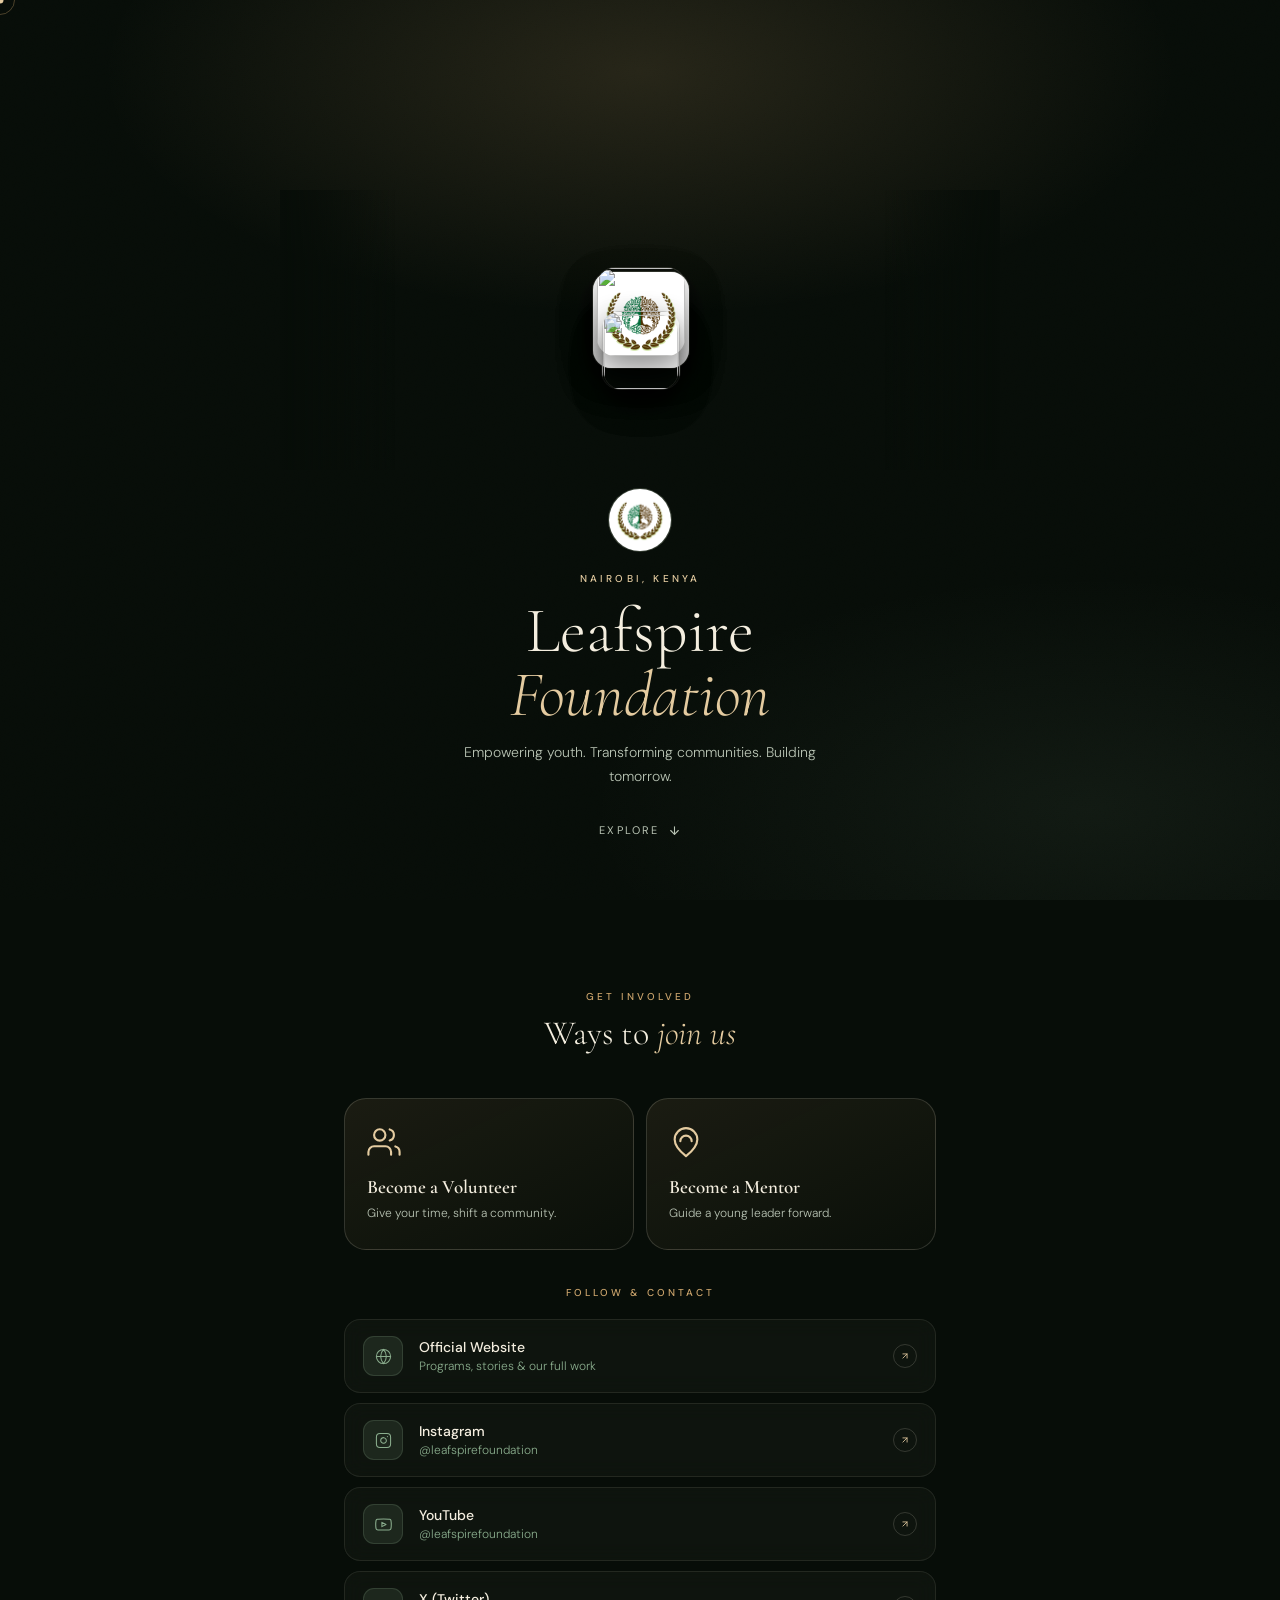
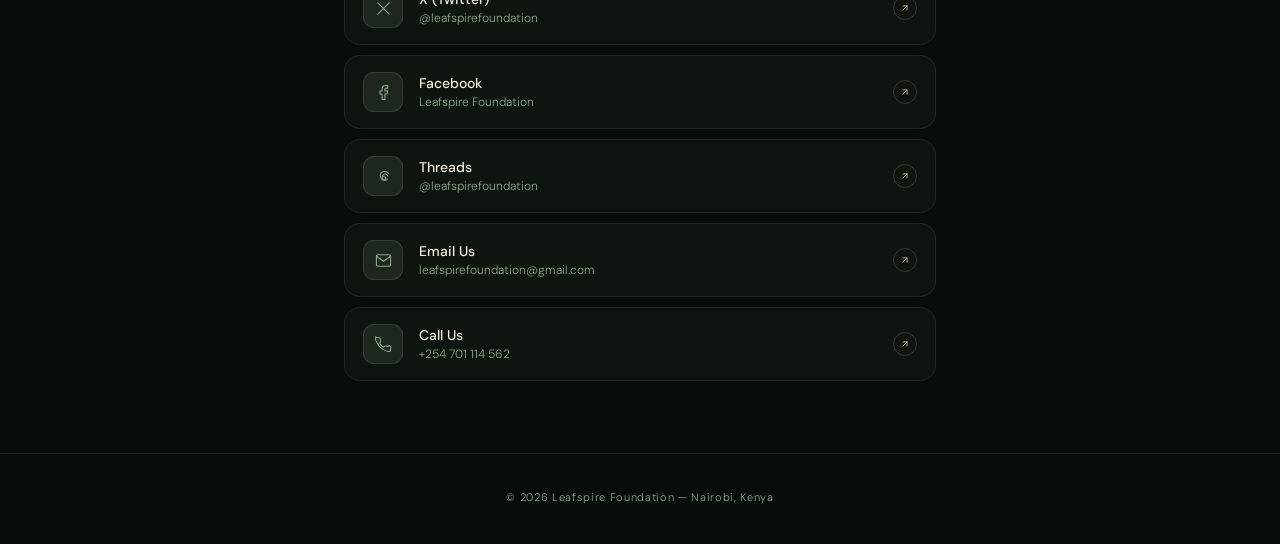
==== commit ed35faae: "Update index.html" ====
--- a/index.html
+++ b/index.html
@@ -7,545 +7,217 @@
 <meta name="description" content="Leafspire Foundation is a youth-driven movement advancing leadership, mental wellbeing, sustainability, community service, and social impact across Africa.">
 <meta property="og:title" content="Leafspire Foundation">
 <meta property="og:description" content="Empowering Youth. Transforming Communities. Building Tomorrow.">
-<meta name="theme-color" content="#0D1F0E">
+<meta name="theme-color" content="#070D08">
+<link rel="icon" type="image/png" href="images/leafspirelogo.png">
 <link rel="preconnect" href="https://fonts.googleapis.com">
 <link rel="preconnect" href="https://fonts.gstatic.com" crossorigin>
-<link href="https://fonts.googleapis.com/css2?family=Cormorant+Garamond:ital,wght@0,300;0,400;0,600;1,300;1,400;1,600&family=DM+Sans:wght@300;400;500&family=Playfair+Display:ital,wght@0,700;1,400&display=swap" rel="stylesheet">
-
+<link href="https://fonts.googleapis.com/css2?family=Cormorant+Garamond:ital,wght@0,300;0,400;0,600;1,300;1,400;1,600&family=DM+Sans:wght@300;400;500;600&display=swap" rel="stylesheet">
 <style>
-:root {
-  --forest: #1A3A1E;
-  --forest-deep: #0D1F0E;
-  --sage: #5C7E5F;
-  --sage-light: #8AAD8D;
-  --sage-pale: #C4D9C6;
-  --espresso: #2B1A0F;
-  --espresso-mid: #3D2515;
-  --tan: #9E7B52;
-  --tan-light: #C9A97A;
-  --cream: #F2EBD9;
-  --cream-warm: #E8DCC8;
-  --cream-deep: #D4C5A9;
-  --parchment: #FAF6EE;
-  --text-dark: #1A1208;
-  --text-mid: #4A3728;
-  --text-muted: #7A6555;
-}
-
-*, *::before, *::after { box-sizing: border-box; margin: 0; padding: 0; }
-html { scroll-behavior: smooth; }
-
-body {
-  background: var(--forest-deep);
-  color: var(--cream);
-  font-family: 'DM Sans', sans-serif;
-  overflow-x: hidden;
-  cursor: none;
-}
-
-/* ── CURSOR ── */
-.cursor { position: fixed; width: 8px; height: 8px; background: var(--tan-light); border-radius: 50%; pointer-events: none; z-index: 9999; transform: translate(-50%,-50%); transition: width .25s, height .25s, background .25s; }
-.cursor-ring { position: fixed; width: 32px; height: 32px; border: 1px solid rgba(201,169,122,.4); border-radius: 50%; pointer-events: none; z-index: 9998; transform: translate(-50%,-50%); transition: width .3s, height .3s, border-color .3s; }
-body.hovering .cursor { width: 14px; height: 14px; background: var(--cream); }
-body.hovering .cursor-ring { width: 44px; height: 44px; border-color: rgba(201,169,122,.7); }
-@media (hover: none) { .cursor, .cursor-ring { display: none; } body { cursor: auto; } }
-
-::-webkit-scrollbar { width: 3px; }
-::-webkit-scrollbar-track { background: var(--forest-deep); }
-::-webkit-scrollbar-thumb { background: var(--tan); border-radius: 2px; }
-
-/* ── BG SLIDESHOW ── */
-.bg-slide { position: fixed; inset: 0; z-index: 0; background-size: cover; background-position: center; opacity: 0; transition: opacity 2.2s ease; pointer-events: none; }
-.bg-slide.active { opacity: 1; }
-.bg-overlay { position: fixed; inset: 0; z-index: 1; background: linear-gradient(to bottom, rgba(13,31,14,.82) 0%, rgba(13,31,14,.6) 50%, rgba(13,31,14,.88) 100%); pointer-events: none; }
-
-/* Unsplash images — African youth empowerment contexts */
-.bg-1 { background-image: url('https://images.unsplash.com/photo-1488521787991-ed7bbaae773c?w=1920&q=80'); }
-.bg-2 { background-image: url('https://images.unsplash.com/photo-1529390079861-591de354faf5?w=1920&q=80'); }
-.bg-3 { background-image: url('https://images.unsplash.com/photo-1607748851687-ba9a10438621?w=1920&q=80'); }
-.bg-4 { background-image: url('https://images.unsplash.com/photo-1597733336794-12d05021d510?w=1920&q=80'); }
-
-/* ── CANVAS PARTICLES ── */
-#particles { position: fixed; inset: 0; z-index: 2; pointer-events: none; }
-
-/* ── SITE WRAPPER ── */
-.site-wrap { position: relative; z-index: 10; }
-
-/* ── HERO ── */
-.hero {
-  min-height: 100vh;
-  display: grid;
-  grid-template-columns: 1fr 1fr;
-  position: relative;
-  overflow: hidden;
-}
-
-.hero-left {
-  background: rgba(26,58,30,.88);
-  backdrop-filter: blur(2px);
-  padding: clamp(60px,8vw,120px) clamp(40px,6vw,90px);
-  display: flex;
-  flex-direction: column;
-  justify-content: center;
-  gap: 0;
-  clip-path: polygon(0 0, 100% 0, 88% 100%, 0 100%);
-  position: relative;
-  z-index: 2;
-}
-
-.hero-right {
-  background: rgba(43,26,15,.72);
-  backdrop-filter: blur(1px);
-  display: flex;
-  align-items: center;
-  justify-content: center;
-  position: relative;
-  overflow: hidden;
-}
-
-/* Logo in hero-left */
-.logo-mark {
-  display: flex;
-  align-items: center;
-  gap: 16px;
-  margin-bottom: 48px;
-  opacity: 0;
-  transform: translateY(16px);
-  animation: rise .9s cubic-bezier(.22,1,.36,1) .2s forwards;
-}
-.logo-circle-wrap {
-  width: 58px; height: 58px;
-  border-radius: 50%;
-  border: 1.5px solid rgba(201,169,122,.5);
-  overflow: hidden;
-  flex-shrink: 0;
-}
-.logo-circle-wrap img { width: 100%; height: 100%; object-fit: cover; border-radius: 50%; }
-.logo-wordmark { font-family: 'DM Sans', sans-serif; font-size: 13px; font-weight: 500; letter-spacing: .22em; text-transform: uppercase; color: var(--cream-deep); line-height: 1.3; }
-.logo-wordmark span { display: block; font-size: 10px; font-weight: 300; letter-spacing: .18em; color: var(--sage-light); margin-top: 3px; }
-
-.hero-eyebrow {
-  font-family: 'DM Sans', sans-serif;
-  font-size: 10px; font-weight: 500;
-  letter-spacing: .3em; text-transform: uppercase;
-  color: var(--tan-light);
-  margin-bottom: 20px;
-  opacity: 0; transform: translateY(14px);
-  animation: rise .8s cubic-bezier(.22,1,.36,1) .5s forwards;
-}
-
-.hero-headline {
-  font-family: 'Cormorant Garamond', serif;
-  font-size: clamp(40px, 5.5vw, 72px);
-  font-weight: 300;
-  line-height: 1.1;
-  color: var(--parchment);
-  margin-bottom: 24px;
-  opacity: 0; transform: translateY(18px);
-  animation: rise 1s cubic-bezier(.22,1,.36,1) .65s forwards;
-}
-.hero-headline em { font-style: italic; color: var(--tan-light); }
-
-.hero-body {
-  font-size: 15px;
-  font-weight: 300;
-  line-height: 1.75;
-  color: var(--sage-pale);
-  max-width: 380px;
-  margin-bottom: 40px;
-  opacity: 0; transform: translateY(14px);
-  animation: rise .9s cubic-bezier(.22,1,.36,1) .85s forwards;
-}
-
-.hero-cta {
-  display: inline-flex;
-  align-items: center;
-  gap: 12px;
-  padding: 14px 28px;
-  border-radius: 100px;
-  background: linear-gradient(135deg, var(--tan) 0%, var(--tan-light) 100%);
-  color: var(--espresso);
-  font-family: 'DM Sans', sans-serif;
-  font-size: 13px;
-  font-weight: 500;
-  letter-spacing: .08em;
-  text-decoration: none;
-  cursor: none;
-  transition: transform .3s ease, box-shadow .3s ease;
-  align-self: flex-start;
-  opacity: 0; transform: translateY(14px);
-  animation: rise .9s cubic-bezier(.22,1,.36,1) 1s forwards;
-}
-.hero-cta:hover { transform: translateY(-3px); box-shadow: 0 16px 40px rgba(158,123,82,.35); }
-.hero-cta svg { width: 14px; height: 14px; }
-
-/* ── HERO RIGHT: leaf composition ── */
-.leaf-scene {
-  position: relative;
-  width: 100%;
-  height: 100%;
-  min-height: 500px;
-}
-
-.leaf-bg-texture {
-  position: absolute;
-  inset: 0;
-  background:
-    radial-gradient(ellipse 70% 60% at 60% 40%, rgba(92,126,95,.15) 0%, transparent 60%),
-    radial-gradient(ellipse 40% 40% at 30% 70%, rgba(158,123,82,.1) 0%, transparent 50%);
-}
-
-/* SVG leaf cluster */
-.leaf-svg-wrap {
-  position: absolute;
-  inset: 0;
-  display: flex;
-  align-items: center;
-  justify-content: center;
-}
-
-@keyframes leafSway { 0%,100%{transform:rotate(-2deg) scale(1)} 50%{transform:rotate(2deg) scale(1.02)} }
-@keyframes leafDrift { 0%,100%{transform:translateY(0)} 50%{transform:translateY(-10px)} }
-@keyframes leafGlow { 0%,100%{opacity:.7} 50%{opacity:1} }
-
-.leaf-cluster { animation: leafSway 8s ease-in-out infinite; transform-origin: center; }
-.leaf-gold { animation: leafDrift 6s ease-in-out infinite; }
-.leaf-sprig { animation: leafDrift 10s ease-in-out infinite reverse; }
-
-/* diagonal leaf anchor line */
-.hero-diagonal {
-  position: absolute;
-  top: 0; bottom: 0;
-  left: calc(88% - 1px);
-  width: 1px;
-  background: linear-gradient(to bottom, transparent, rgba(201,169,122,.25) 30%, rgba(201,169,122,.15) 70%, transparent);
-  z-index: 3;
-}
-
-/* ── FEATURE BAR ── */
-.feature-bar {
-  position: relative;
-  background: var(--sage);
-  padding: 56px clamp(24px, 6vw, 80px);
-  overflow: hidden;
-}
-.feature-bar::before {
-  content: '';
-  position: absolute;
-  inset: 0;
-  background:
-    radial-gradient(ellipse 60% 80% at 20% 50%, rgba(255,255,255,.06) 0%, transparent 60%),
-    url("data:image/svg+xml,%3Csvg width='60' height='60' viewBox='0 0 60 60' xmlns='http://www.w3.org/2000/svg'%3E%3Cg fill='none' fill-rule='evenodd'%3E%3Cg fill='%23ffffff' fill-opacity='0.03'%3E%3Cpath d='M36 34v-4h-2v4h-4v2h4v4h2v-4h4v-2h-4zm0-30V0h-2v4h-4v2h4v4h2V6h4V4h-4zM6 34v-4H4v4H0v2h4v4h2v-4h4v-2H6zM6 4V0H4v4H0v2h4v4h2V6h4V4H6z'/%3E%3C/g%3E%3C/g%3E%3C/svg%3E");
-}
-.feature-card-float {
-  position: relative;
-  background: var(--forest);
-  border-radius: 20px;
-  padding: 40px clamp(24px,5vw,60px);
-  display: grid;
-  grid-template-columns: repeat(4, 1fr);
-  gap: 8px;
-  box-shadow: 0 24px 80px rgba(0,0,0,.4), inset 0 1px 0 rgba(255,255,255,.06);
-}
-.feature-col {
-  display: flex;
-  flex-direction: column;
-  align-items: flex-start;
-  gap: 12px;
-  padding: 20px;
-  border-radius: 12px;
-  transition: background .3s ease;
-  cursor: none;
-}
-.feature-col:hover { background: rgba(255,255,255,.04); }
-.feature-icon { width: 40px; height: 40px; flex-shrink: 0; color: var(--tan-light); }
-.feature-col h3 { font-family: 'DM Sans', sans-serif; font-size: 14px; font-weight: 500; color: var(--cream); letter-spacing: .02em; }
-.feature-col p { font-size: 12px; font-weight: 300; color: var(--sage-pale); line-height: 1.65; }
-
-/* ── PILLAR GRID ── */
-.pillar-section {
-  background: var(--forest-deep);
-  padding: clamp(60px,8vw,120px) clamp(24px,6vw,80px);
-}
-.pillar-header {
-  margin-bottom: 56px;
-}
-.pillar-eyebrow {
-  font-size: 10px; font-weight: 500; letter-spacing: .3em; text-transform: uppercase;
-  color: var(--tan); margin-bottom: 14px;
-}
-.pillar-title {
-  font-family: 'Cormorant Garamond', serif;
-  font-size: clamp(28px,4vw,52px);
-  font-weight: 300;
-  color: var(--parchment);
-  line-height: 1.15;
-}
-.pillar-title em { font-style: italic; color: var(--sage-light); }
-
-.pillar-grid {
-  display: grid;
-  grid-template-columns: repeat(3, 1fr);
-  grid-template-rows: repeat(2, auto);
-  gap: 16px;
-}
-
-.pillar-card {
-  border-radius: 18px;
-  padding: 32px 28px;
-  position: relative;
-  overflow: hidden;
-  cursor: none;
-  transition: transform .35s cubic-bezier(.22,1,.36,1), box-shadow .35s ease;
-}
-.pillar-card:hover { transform: translateY(-5px); box-shadow: 0 28px 60px rgba(0,0,0,.5); }
-
-.pillar-card.sage { background: var(--sage); }
-.pillar-card.espresso { background: var(--espresso-mid); }
-.pillar-card.tan { background: var(--tan); }
-.pillar-card.img-card { padding: 0; overflow: hidden; min-height: 260px; }
-.pillar-card.dark-brown { background: #231409; }
-.pillar-card.cream-card { background: var(--cream-warm); }
-
-.card-badge {
-  width: 48px; height: 48px;
-  border-radius: 50%;
-  display: flex; align-items: center; justify-content: center;
-  margin-bottom: 20px;
-  flex-shrink: 0;
-}
-.badge-white { background: rgba(255,255,255,.15); }
-.badge-sage { background: rgba(92,126,95,.25); }
-.badge-tan { background: rgba(201,169,122,.2); }
-.badge-dark { background: rgba(255,255,255,.08); }
-.badge-hex { background: var(--espresso-mid); }
-
-.pillar-card h3 {
-  font-family: 'Cormorant Garamond', serif;
-  font-size: 22px; font-weight: 600;
-  line-height: 1.2;
-  margin-bottom: 10px;
-}
-.pillar-card.cream-card h3 { color: var(--espresso); }
-.pillar-card:not(.cream-card) h3 { color: var(--parchment); }
-.pillar-card p { font-size: 13px; font-weight: 300; line-height: 1.7; }
-.pillar-card.cream-card p { color: var(--text-mid); }
-.pillar-card:not(.cream-card) p { color: var(--sage-pale); }
-
-.img-card-inner {
-  position: absolute; inset: 0;
-  background: url('https://images.unsplash.com/photo-1544717305-996b815c338c?w=800&q=80') center/cover;
-}
-.img-card-inner::after {
-  content: '';
-  position: absolute; inset: 0;
-  background: linear-gradient(to top, rgba(26,58,30,.85) 0%, transparent 60%);
-}
-.img-card-text {
-  position: absolute; bottom: 28px; left: 28px; right: 28px; z-index: 2;
-}
-.img-card-text p { font-size: 13px; color: rgba(242,235,217,.75); font-weight: 300; margin-top: 6px; }
-.img-card-text h3 { font-family: 'Cormorant Garamond', serif; font-size: 22px; font-weight: 600; color: var(--parchment); }
-
-/* Decorative number */
-.card-num {
-  position: absolute; bottom: 16px; right: 20px;
-  font-family: 'Cormorant Garamond', serif; font-size: 52px; font-weight: 300;
-  opacity: .06; color: white; line-height: 1; pointer-events: none;
-}
-.pillar-card.cream-card .card-num { color: var(--espresso); opacity: .08; }
-
-/* ── ABOUT + STATS ── */
-.about-wrap {
-  display: grid;
-  grid-template-columns: 1fr 1fr;
-  gap: 80px;
-  align-items: center;
-  padding: clamp(60px,8vw,120px) clamp(24px,6vw,80px);
-  background: var(--espresso);
-}
-.about-left h2 {
-  font-family: 'Cormorant Garamond', serif;
-  font-size: clamp(30px,4vw,52px); font-weight: 300;
-  line-height: 1.15; color: var(--parchment);
-  margin-bottom: 24px;
-}
-.about-left h2 em { font-style: italic; color: var(--tan-light); }
-.about-left p { font-size: 15px; font-weight: 300; color: var(--cream-deep); line-height: 1.8; }
-.about-line { width: 48px; height: 2px; background: linear-gradient(90deg, var(--tan), var(--sage-light)); margin-bottom: 28px; }
-
-.stats-grid { display: grid; grid-template-columns: 1fr 1fr; gap: 20px; }
-.stat-card {
-  padding: 28px 24px;
-  border-radius: 16px;
-  background: rgba(255,255,255,.05);
-  border: 1px solid rgba(255,255,255,.07);
-  transition: border-color .3s, transform .3s;
-  opacity: 0; transform: translateY(20px);
-}
-.stat-card.visible { animation: rise .7s cubic-bezier(.22,1,.36,1) forwards; }
-.stat-card:hover { border-color: rgba(201,169,122,.3); transform: translateY(-3px); }
-.stat-number {
-  font-family: 'Cormorant Garamond', serif;
-  font-size: clamp(32px,4vw,48px); font-weight: 300;
-  color: var(--tan-light);
-  line-height: 1;
-}
-.stat-label { font-size: 12px; font-weight: 400; color: var(--sage-pale); margin-top: 8px; letter-spacing: .04em; }
-
-/* ── LINKS SECTION ── */
-.links-section {
-  padding: clamp(60px,8vw,100px) clamp(24px,6vw,80px);
-  background: var(--forest-deep);
-}
-.links-inner { max-width: 680px; margin: 0 auto; }
-.links-label { font-size: 10px; font-weight: 500; letter-spacing: .3em; text-transform: uppercase; color: var(--tan); margin-bottom: 40px; text-align: center; }
-.links-grid { display: flex; flex-direction: column; gap: 10px; }
-
-.link-card {
-  display: flex; align-items: center; gap: 18px;
-  padding: 18px 22px; border-radius: 14px;
-  background: rgba(26,58,30,.4);
-  border: 1px solid rgba(92,126,95,.2);
-  text-decoration: none; color: inherit; cursor: none;
-  position: relative; overflow: hidden;
-  opacity: 0; transform: translateY(20px);
-  transition: border-color .35s ease, transform .3s ease, background .3s ease;
-  backdrop-filter: blur(12px);
-}
-.link-card.visible { animation: rise .6s cubic-bezier(.22,1,.36,1) forwards; }
-.link-card:hover {
-  border-color: rgba(201,169,122,.4);
-  background: rgba(26,58,30,.65);
-  transform: translateY(-2px);
-}
-.link-card::after {
-  content: ''; position: absolute; top: 0; left: -100%; width: 50%; height: 100%;
-  background: linear-gradient(90deg, transparent, rgba(255,255,255,.03), transparent);
-  transition: left .5s ease;
-}
-.link-card:hover::after { left: 150%; }
-
-.link-icon-wrap {
-  width: 42px; height: 42px; flex-shrink: 0; border-radius: 10px;
-  background: rgba(92,126,95,.18);
-  border: 1px solid rgba(92,126,95,.25);
-  display: flex; align-items: center; justify-content: center;
-  transition: background .3s, border-color .3s;
-}
-.link-card:hover .link-icon-wrap { background: rgba(201,169,122,.15); border-color: rgba(201,169,122,.35); }
-.link-icon-wrap svg { width: 18px; height: 18px; color: var(--sage-light); transition: color .3s; }
-.link-card:hover .link-icon-wrap svg { color: var(--tan-light); }
-.link-text { flex: 1; }
-.link-name { font-family: 'DM Sans', sans-serif; font-size: 14px; font-weight: 500; color: var(--cream); }
-.link-handle { font-size: 12px; color: var(--sage-light); margin-top: 2px; font-weight: 300; }
-.link-arrow {
-  width: 26px; height: 26px; flex-shrink: 0; border-radius: 50%;
-  border: 1px solid rgba(201,169,122,.2);
-  display: flex; align-items: center; justify-content: center;
-  transition: border-color .3s, background .3s, transform .3s;
-}
-.link-card:hover .link-arrow { border-color: rgba(201,169,122,.6); background: rgba(201,169,122,.1); transform: rotate(45deg); }
-.link-arrow svg { width: 11px; height: 11px; color: var(--tan-light); }
-
-/* ── CTA ── */
-.cta-section {
-  padding: clamp(80px,10vw,140px) clamp(24px,6vw,80px);
-  background: var(--forest);
-  text-align: center;
-  position: relative;
-  overflow: hidden;
-}
-.cta-section::before {
-  content: '';
-  position: absolute; inset: 0;
-  background: radial-gradient(ellipse 70% 60% at 50% 50%, rgba(158,123,82,.12) 0%, transparent 70%);
-}
-.cta-inner { position: relative; z-index: 2; max-width: 680px; margin: 0 auto; }
-.cta-eyebrow { font-size: 10px; font-weight: 500; letter-spacing: .3em; text-transform: uppercase; color: var(--tan-light); margin-bottom: 20px; }
-.cta-title {
-  font-family: 'Cormorant Garamond', serif;
-  font-size: clamp(42px,7vw,84px); font-weight: 300;
-  line-height: 1.05; color: var(--parchment); margin-bottom: 20px;
-}
-.cta-title em { font-style: italic; color: var(--tan-light); }
-.cta-body { font-size: 15px; font-weight: 300; color: var(--sage-pale); line-height: 1.75; margin-bottom: 48px; max-width: 520px; margin-left: auto; margin-right: auto; }
-.cta-buttons { display: flex; gap: 14px; justify-content: center; flex-wrap: wrap; }
-
-.btn {
-  padding: 15px 30px; border-radius: 100px;
-  font-family: 'DM Sans', sans-serif;
-  font-size: 13px; font-weight: 500;
-  letter-spacing: .08em;
-  cursor: none; text-decoration: none;
-  display: inline-flex; align-items: center; gap: 8px;
-  transition: transform .3s ease, box-shadow .3s ease;
-  position: relative; overflow: hidden;
-}
-.btn:hover { transform: translateY(-3px); }
-.btn-primary {
-  background: linear-gradient(135deg, var(--tan) 0%, var(--tan-light) 100%);
-  color: var(--espresso);
-  box-shadow: 0 6px 24px rgba(158,123,82,.3);
-}
-.btn-primary:hover { box-shadow: 0 14px 36px rgba(158,123,82,.4); }
-.btn-outline {
-  background: transparent;
-  color: var(--cream);
-  border: 1px solid rgba(242,235,217,.3);
-}
-.btn-outline:hover { border-color: rgba(242,235,217,.6); background: rgba(242,235,217,.05); }
-
-/* ── FOOTER ── */
-footer {
-  padding: 56px clamp(24px,6vw,80px) 36px;
-  border-top: 1px solid rgba(255,255,255,.06);
-  text-align: center;
-}
-.footer-logo {
-  font-family: 'Cormorant Garamond', serif;
-  font-size: 20px; font-weight: 300;
-  letter-spacing: .12em; text-transform: uppercase;
-  color: var(--cream-deep); margin-bottom: 8px;
-}
-.footer-sub { font-size: 12px; color: var(--sage); font-weight: 300; margin-bottom: 28px; }
-.footer-socials { display: flex; gap: 10px; justify-content: center; margin-bottom: 36px; }
-.footer-social-icon {
-  width: 38px; height: 38px; border-radius: 9px;
-  background: rgba(92,126,95,.12);
-  border: 1px solid rgba(92,126,95,.2);
-  display: flex; align-items: center; justify-content: center;
-  color: var(--sage-light); text-decoration: none; cursor: none;
-  transition: border-color .3s, color .3s, transform .3s;
-}
-.footer-social-icon:hover { border-color: rgba(201,169,122,.4); color: var(--tan-light); transform: translateY(-2px); }
-.footer-social-icon svg { width: 15px; height: 15px; }
-.footer-copy { font-size: 11px; color: var(--sage); letter-spacing: .08em; }
-
-/* ── DIVIDER ── */
-.divider { width: 100%; height: 1px; background: linear-gradient(90deg, transparent, rgba(92,126,95,.2), transparent); }
-
-/* ── ANIMATIONS ── */
-@keyframes rise { to { opacity: 1; transform: translateY(0); } }
-.reveal { opacity: 0; transform: translateY(28px); }
-.reveal.visible { animation: rise .7s cubic-bezier(.22,1,.36,1) forwards; }
-
-/* ── RESPONSIVE ── */
-@media (max-width: 900px) {
-  .hero { grid-template-columns: 1fr; min-height: auto; }
-  .hero-left { clip-path: none; padding: 80px clamp(24px,6vw,60px) 60px; }
-  .hero-right { display: none; }
-  .hero-diagonal { display: none; }
-  .feature-card-float { grid-template-columns: 1fr 1fr; }
-  .pillar-grid { grid-template-columns: 1fr 1fr; }
-  .about-wrap { grid-template-columns: 1fr; gap: 48px; }
-}
-@media (max-width: 580px) {
-  .feature-card-float { grid-template-columns: 1fr; }
-  .pillar-grid { grid-template-columns: 1fr; }
-  .stats-grid { grid-template-columns: 1fr 1fr; gap: 12px; }
-  .cta-buttons { flex-direction: column; align-items: center; }
-  .btn { width: 100%; max-width: 280px; justify-content: center; }
+:root{
+  --bg:#070D08;
+  --bg-soft:#0E1A10;
+  --panel:#0F1B11;
+  --ink:#F4EEDF;
+  --ink-dim:#B9C4B4;
+  --sage:#8AAD8D;
+  --gold:#CBA46C;
+  --gold-soft:#E4CBA0;
+  --line:rgba(244,238,223,.09);
+  --line-strong:rgba(244,238,223,.16);
+  --glow:rgba(203,164,108,.16);
+  --radius-lg:22px;
+  --radius-md:16px;
+  --serif:'Cormorant Garamond',serif;
+  --sans:'DM Sans',sans-serif;
+}
+*,*::before,*::after{box-sizing:border-box;margin:0;padding:0;}
+html{scroll-behavior:smooth;}
+body{
+  background:var(--bg);
+  color:var(--ink);
+  font-family:var(--sans);
+  overflow-x:hidden;
+  cursor:none;
+}
+@media (hover:none){ body{cursor:auto;} }
+::selection{background:var(--gold);color:#1a1208;}
+::-webkit-scrollbar{width:3px;}
+::-webkit-scrollbar-track{background:var(--bg);}
+::-webkit-scrollbar-thumb{background:var(--gold);border-radius:2px;}
+
+/* ---------- cursor ---------- */
+.cursor{position:fixed;width:7px;height:7px;background:var(--gold-soft);border-radius:50%;pointer-events:none;z-index:9999;transform:translate(-50%,-50%);transition:width .25s,height .25s,background .25s;}
+.cursor-ring{position:fixed;width:30px;height:30px;border:1px solid rgba(203,164,108,.35);border-radius:50%;pointer-events:none;z-index:9998;transform:translate(-50%,-50%);transition:width .3s,height .3s,border-color .3s;}
+body.hovering .cursor{width:12px;height:12px;background:var(--ink);}
+body.hovering .cursor-ring{width:46px;height:46px;border-color:rgba(203,164,108,.65);}
+@media (hover:none){.cursor,.cursor-ring{display:none;}}
+
+/* ---------- ambient bg ---------- */
+.ambient{position:fixed;inset:0;z-index:0;pointer-events:none;background:
+  radial-gradient(ellipse 70% 45% at 50% 8%,var(--glow) 0%,transparent 60%),
+  radial-gradient(ellipse 60% 40% at 85% 90%,rgba(138,173,141,.08) 0%,transparent 65%),
+  var(--bg);}
+.grain{position:fixed;inset:0;z-index:1;pointer-events:none;opacity:.035;mix-blend-mode:overlay;
+  background-image:url("data:image/svg+xml,%3Csvg xmlns='http://www.w3.org/2000/svg' width='120' height='120'%3E%3Cfilter id='n'%3E%3CfeTurbulence type='fractalNoise' baseFrequency='0.9' numOctaves='2' stitchTiles='stitch'/%3E%3C/filter%3E%3Crect width='100%25' height='100%25' filter='url(%23n)'/%3E%3C/svg%3E");}
+
+.wrap{position:relative;z-index:2;}
+
+/* ---------- HERO ---------- */
+.hero{
+  min-height:100svh;
+  min-height:100vh;
+  display:flex;
+  flex-direction:column;
+  align-items:center;
+  justify-content:flex-end;
+  padding:0 24px clamp(48px,7vh,84px);
+  position:relative;
+}
+
+/* orbit arch */
+.orbit-wrap{
+  position:relative;
+  width:min(720px,94vw);
+  height:clamp(200px,32vh,280px);
+  margin-bottom:clamp(8px,2vh,20px);
+  overflow:hidden;
+}
+.orbit-wrap::before,.orbit-wrap::after{
+  content:'';position:absolute;top:0;bottom:0;width:16%;z-index:3;pointer-events:none;
+}
+.orbit-wrap::before{left:0;background:linear-gradient(to right,var(--bg) 0%,transparent 100%);}
+.orbit-wrap::after{right:0;background:linear-gradient(to left,var(--bg) 0%,transparent 100%);}
+
+.pivot{
+  --dur:120s;
+  position:absolute;
+  bottom:0;
+  left:50%;
+  width:2px;
+  height:var(--radius,110px);
+  transform-origin:50% 100%;
+  animation:spin var(--dur) linear infinite;
+  animation-delay:calc(var(--dur) / -8 * var(--i));
+  will-change:transform;
+}
+.pivot .card{
+  position:absolute;
+  top:0;left:50%;
+  transform:translate(-50%,-50%);
+  animation:spin-rev var(--dur) linear infinite;
+  animation-delay:calc(var(--dur) / -8 * var(--i));
+  will-change:transform;
+}
+.pivot .card .frame{
+  width:var(--size,84px);
+  height:var(--size,84px);
+  border-radius:18px;
+  overflow:hidden;
+  box-shadow:0 14px 34px rgba(0,0,0,.45),0 0 0 1px var(--line);
+  transition:transform .5s cubic-bezier(.22,1,.36,1),box-shadow .5s ease,filter .5s ease;
+  filter:blur(var(--blur,0px));
+  opacity:var(--fade,1);
+}
+.pivot .card img{width:100%;height:100%;object-fit:cover;display:block;}
+@media (hover:hover){
+  .pivot .card .frame:hover{transform:scale(1.08) translateY(-4px);box-shadow:0 22px 46px rgba(0,0,0,.55),0 0 0 1px var(--line-strong);filter:blur(0);opacity:1;z-index:5;}
+}
+@keyframes spin{to{transform:rotate(360deg);}}
+@keyframes spin-rev{to{transform:translate(-50%,-50%) rotate(-360deg);}}
+
+.hero-identity{
+  position:relative;z-index:2;
+  display:flex;flex-direction:column;align-items:center;text-align:center;
+  gap:14px;
+}
+.logo-badge{width:64px;height:64px;border-radius:50%;border:1px solid var(--line-strong);overflow:hidden;display:flex;align-items:center;justify-content:center;background:var(--panel);margin-bottom:6px;
+  opacity:0;transform:translateY(10px);animation:rise .8s cubic-bezier(.22,1,.36,1) .1s forwards;}
+.logo-badge img{width:100%;height:100%;object-fit:cover;}
+.logo-badge.mark-fallback img{display:none;}
+.logo-badge svg{width:30px;height:30px;color:var(--gold-soft);}
+.eyebrow{
+  font-size:10px;font-weight:500;letter-spacing:.32em;text-transform:uppercase;color:var(--gold-soft);
+  opacity:0;transform:translateY(10px);animation:rise .8s cubic-bezier(.22,1,.36,1) .22s forwards;
+}
+.wordmark{
+  font-family:var(--serif);font-weight:300;font-size:clamp(38px,7vw,64px);line-height:1;color:var(--ink);
+  opacity:0;transform:translateY(12px);animation:rise .9s cubic-bezier(.22,1,.36,1) .34s forwards;
+}
+.wordmark em{font-style:italic;color:var(--gold-soft);}
+.tagline{
+  font-size:14px;font-weight:300;color:var(--ink-dim);max-width:360px;line-height:1.7;
+  opacity:0;transform:translateY(10px);animation:rise .9s cubic-bezier(.22,1,.36,1) .46s forwards;
+}
+.scroll-cue{
+  margin-top:20px;display:inline-flex;align-items:center;gap:8px;
+  font-size:11px;letter-spacing:.2em;text-transform:uppercase;color:var(--ink-dim);text-decoration:none;cursor:none;
+  opacity:0;animation:rise .9s cubic-bezier(.22,1,.36,1) .6s forwards,bob 2.6s ease-in-out 1.6s infinite;
+  transition:color .3s;
+}
+.scroll-cue:hover{color:var(--gold-soft);}
+.scroll-cue svg{width:13px;height:13px;}
+@keyframes bob{0%,100%{transform:translateY(0);}50%{transform:translateY(5px);}}
+@keyframes rise{to{opacity:1;transform:translateY(0);}}
+
+/* ---------- LINKS ---------- */
+.links{padding:clamp(70px,10vh,120px) 24px clamp(50px,8vh,90px);max-width:640px;margin:0 auto;}
+.section-label{font-size:10px;font-weight:500;letter-spacing:.3em;text-transform:uppercase;color:var(--gold);text-align:center;margin-bottom:10px;}
+.section-heading{font-family:var(--serif);font-weight:300;font-size:clamp(24px,4vw,34px);text-align:center;color:var(--ink);margin-bottom:44px;}
+.section-heading em{font-style:italic;color:var(--gold-soft);}
+
+.featured-row{display:grid;grid-template-columns:1fr 1fr;gap:12px;margin-bottom:36px;}
+.featured-card{
+  position:relative;padding:26px 22px;border-radius:var(--radius-lg);
+  background:linear-gradient(155deg,rgba(203,164,108,.1),rgba(203,164,108,.02));
+  border:1px solid var(--line-strong);text-decoration:none;color:inherit;cursor:none;overflow:hidden;
+  opacity:0;transform:translateY(18px);transition:transform .4s cubic-bezier(.22,1,.36,1),border-color .4s ease,background .4s ease;
+}
+.featured-card.visible{animation:rise .7s cubic-bezier(.22,1,.36,1) forwards;}
+.featured-card:hover{transform:translateY(-4px);border-color:rgba(203,164,108,.5);background:linear-gradient(155deg,rgba(203,164,108,.16),rgba(203,164,108,.04));}
+.featured-card .ficon{width:34px;height:34px;margin-bottom:16px;color:var(--gold-soft);}
+.featured-card .ficon svg{width:100%;height:100%;}
+.featured-card h3{font-family:var(--serif);font-weight:600;font-size:19px;color:var(--ink);margin-bottom:6px;}
+.featured-card p{font-size:12px;font-weight:300;color:var(--ink-dim);line-height:1.6;}
+
+.link-grid{display:flex;flex-direction:column;gap:10px;}
+.link-card{
+  position:relative;display:flex;align-items:center;gap:16px;
+  padding:16px 18px;border-radius:var(--radius-md);
+  background:rgba(244,238,223,.03);
+  border:1px solid var(--line);
+  text-decoration:none;color:inherit;cursor:none;overflow:hidden;
+  opacity:0;transform:translateY(18px);
+  transition:border-color .35s ease,background .35s ease,transform .3s ease,box-shadow .35s ease;
+  backdrop-filter:blur(10px);
+}
+.link-card.visible{animation:rise .6s cubic-bezier(.22,1,.36,1) forwards;}
+.link-card:hover{border-color:rgba(203,164,108,.4);background:rgba(244,238,223,.055);transform:translateY(-2px);box-shadow:0 18px 40px rgba(0,0,0,.3);}
+.link-card::after{content:'';position:absolute;top:0;left:-100%;width:45%;height:100%;background:linear-gradient(90deg,transparent,rgba(244,238,223,.04),transparent);transition:left .6s ease;}
+.link-card:hover::after{left:150%;}
+.link-icon{width:40px;height:40px;flex-shrink:0;border-radius:11px;background:rgba(138,173,141,.12);border:1px solid rgba(138,173,141,.2);display:flex;align-items:center;justify-content:center;transition:background .3s,border-color .3s;}
+.link-card:hover .link-icon{background:rgba(203,164,108,.14);border-color:rgba(203,164,108,.35);}
+.link-icon svg{width:17px;height:17px;color:var(--sage);transition:color .3s;}
+.link-card:hover .link-icon svg{color:var(--gold-soft);}
+.link-text{flex:1;min-width:0;}
+.link-name{font-size:14px;font-weight:500;color:var(--ink);}
+.link-sub{font-size:12px;font-weight:300;color:var(--sage);margin-top:2px;overflow:hidden;text-overflow:ellipsis;white-space:nowrap;}
+.link-arrow{width:24px;height:24px;flex-shrink:0;border-radius:50%;border:1px solid var(--line-strong);display:flex;align-items:center;justify-content:center;transition:border-color .3s,background .3s,transform .3s;}
+.link-card:hover .link-arrow{border-color:rgba(203,164,108,.6);background:rgba(203,164,108,.12);transform:rotate(45deg);}
+.link-arrow svg{width:10px;height:10px;color:var(--gold-soft);}
+
+footer{padding:36px 24px 40px;text-align:center;border-top:1px solid var(--line);}
+.footer-copy{font-size:11px;color:var(--sage);letter-spacing:.06em;font-weight:300;}
+
+/* ---------- responsive ---------- */
+@media (max-width:600px){
+  .featured-row{grid-template-columns:1fr;}
+  .orbit-wrap{height:clamp(170px,28vh,220px);}
+}
+@media (prefers-reduced-motion: reduce){
+  .pivot,.pivot .card{animation:none !important;}
+  .pivot{transform:rotate(calc(45deg * var(--i)));}
+  .scroll-cue{animation:none !important;opacity:1;}
+  .reveal,.link-card,.featured-card{animation:none !important;opacity:1 !important;transform:none !important;}
 }
 </style>
 </head>
@@ -553,456 +225,169 @@
 
 <div class="cursor" id="cursor"></div>
 <div class="cursor-ring" id="cursorRing"></div>
-
-<!-- BG SLIDESHOW -->
-<div class="bg-slide bg-1 active" id="bg1"></div>
-<div class="bg-slide bg-2" id="bg2"></div>
-<div class="bg-slide bg-3" id="bg3"></div>
-<div class="bg-slide bg-4" id="bg4"></div>
-<div class="bg-overlay"></div>
-<canvas id="particles"></canvas>
-
-<div class="site-wrap">
-
-<!-- ══ HERO ══ -->
-<section class="hero">
-  <div class="hero-diagonal"></div>
-
-  <div class="hero-left">
-    <div class="logo-mark">
-      <div class="logo-circle-wrap">
-        <img src="images/leafspirelogo.png" alt="Leafspire Foundation Logo" />
-      </div>
-      <div class="logo-wordmark">
-        Leafspire Foundation
-        <span>Nairobi, Kenya</span>
-      </div>
-    </div>
-
-    <div class="hero-eyebrow">Youth · Leadership · Community</div>
-
-    <h1 class="hero-headline">
-      Empowering<br>
-      <em>Africa's</em><br>
-      Next Generation
-    </h1>
-
-    <p class="hero-body">
-      A youth-driven movement advancing leadership, mental wellbeing, sustainability, and social impact — one community at a time.
-    </p>
-
-    <a href="https://forms.gle/5C8PPKQ1FAYqxmAB6" target="_blank" rel="noopener" class="hero-cta">
-      Join the Movement
-      <svg xmlns="http://www.w3.org/2000/svg" viewBox="0 0 24 24" fill="none" stroke="currentColor" stroke-width="2" stroke-linecap="round" stroke-linejoin="round"><line x1="7" y1="17" x2="17" y2="7"/><polyline points="7 7 17 7 17 17"/></svg>
-    </a>
+<div class="ambient"></div>
+<div class="grain"></div>
+
+<div class="wrap">
+
+<!-- ============ HERO ============ -->
+<section class="hero" id="hero">
+
+  <div class="orbit-wrap" aria-hidden="true">
+    <!--
+      Card sources reuse imagery already present in the site's brand library.
+      Each pivot places one card on the ring; negative animation-delay staggers
+      its starting angle so the eight cards sit evenly around the arch.
+    -->
+    <div class="pivot" style="--i:0;--radius:150px;">
+      <div class="card"><div class="frame" style="--size:96px;"><img src="images/1.jpg" alt="" loading="lazy"></div></div>
+    </div>
+    <div class="pivot" style="--i:1;--radius:120px;">
+      <div class="card"><div class="frame" style="--size:78px;--blur:.5px;--fade:.85;"><img src="images/2.jpg" alt="" loading="lazy"></div></div>
+    </div>
+    <div class="pivot" style="--i:2;--radius:158px;">
+      <div class="card"><div class="frame" style="--size:88px;"><img src="images/3.jpg" alt="" loading="lazy"></div></div>
+    </div>
+    <div class="pivot" style="--i:3;--radius:118px;">
+      <div class="card"><div class="frame" style="--size:74px;--blur:.6px;--fade:.8;"><img src="images/4.jpg" alt="" loading="lazy"></div></div>
+    </div>
+    <div class="pivot" style="--i:4;--radius:150px;">
+      <div class="card"><div class="frame" style="--size:96px;"><img src="images/leafspirelogo.png" alt="" loading="lazy"></div></div>
+    </div>
+    <div class="pivot" style="--i:5;--radius:120px;">
+      <div class="card"><div class="frame" style="--size:78px;--blur:.5px;--fade:.85;"><img src="images/5.jpg" alt="" loading="lazy"></div></div>
+    </div>
+    <div class="pivot" style="--i:6;--radius:158px;">
+      <div class="card"><div class="frame" style="--size:88px;"><img src="images/6.jpg" alt="" loading="lazy"></div></div>
+    </div>
+    <div class="pivot" style="--i:7;--radius:118px;">
+      <div class="card"><div class="frame" style="--size:74px;--blur:.6px;--fade:.8;"><img src="images/7.jpg" alt="" loading="lazy"></div></div>
+    </div>
   </div>
 
-  <div class="hero-right">
-    <div class="leaf-bg-texture"></div>
-    <div class="leaf-svg-wrap">
-      <svg viewBox="0 0 420 520" width="380" height="470" xmlns="http://www.w3.org/2000/svg" aria-hidden="true">
-        <!-- Dense dark green leaf cluster top -->
-        <g class="leaf-cluster">
-          <ellipse cx="280" cy="80" rx="70" ry="45" fill="#1A3A1E" opacity=".95" transform="rotate(-30 280 80)"/>
-          <ellipse cx="310" cy="60" rx="55" ry="35" fill="#2A5530" opacity=".9" transform="rotate(-20 310 60)"/>
-          <ellipse cx="255" cy="65" rx="50" ry="32" fill="#0D2712" opacity=".85" transform="rotate(-45 255 65)"/>
-          <ellipse cx="290" cy="95" rx="60" ry="38" fill="#1F4A22" opacity=".8" transform="rotate(-10 290 95)"/>
-          <ellipse cx="325" cy="85" rx="42" ry="28" fill="#153318" opacity=".9" transform="rotate(10 325 85)"/>
-          <!-- Vein lines -->
-          <path d="M240 90 Q270 65 310 55" stroke="rgba(92,126,95,.3)" stroke-width="1" fill="none"/>
-          <path d="M260 100 Q290 78 320 70" stroke="rgba(92,126,95,.25)" stroke-width="1" fill="none"/>
-          <!-- Soft shadow -->
-          <ellipse cx="290" cy="135" rx="65" ry="18" fill="rgba(0,0,0,.25)" opacity=".6"/>
-        </g>
-
-        <!-- Horizontal dried leaf bridging diagonal -->
-        <g transform="translate(60,200) rotate(-8)">
-          <ellipse cx="150" cy="0" rx="140" ry="22" fill="#8B6B3D" opacity=".85"/>
-          <ellipse cx="150" cy="0" rx="140" ry="14" fill="#A07C4A" opacity=".7"/>
-          <path d="M10 0 Q80 -8 150 0 Q220 8 290 0" stroke="rgba(201,169,122,.4)" stroke-width="1.5" fill="none"/>
-          <path d="M60 -6 Q150 2 240 -4" stroke="rgba(201,169,122,.2)" stroke-width="1" fill="none"/>
-          <!-- Shadow -->
-          <ellipse cx="150" cy="18" rx="130" ry="10" fill="rgba(0,0,0,.3)" opacity=".5"/>
-        </g>
-
-        <!-- Vertical golden leaf structural anchor -->
-        <g class="leaf-gold" transform="translate(180,130)">
-          <path d="M0 0 Q-40 80 0 220 Q40 80 0 0Z" fill="#C9A97A" opacity=".9"/>
-          <path d="M0 0 Q-28 80 0 220 Q28 80 0 0Z" fill="#E8C988" opacity=".7"/>
-          <path d="M0 20 L0 200" stroke="rgba(255,235,180,.5)" stroke-width="1.5" fill="none"/>
-          <path d="M0 60 Q-15 80 -22 100" stroke="rgba(255,235,180,.3)" stroke-width="1" fill="none"/>
-          <path d="M0 60 Q15 80 22 100" stroke="rgba(255,235,180,.3)" stroke-width="1" fill="none"/>
-          <path d="M0 100 Q-18 120 -25 140" stroke="rgba(255,235,180,.25)" stroke-width="1" fill="none"/>
-          <path d="M0 100 Q18 120 25 140" stroke="rgba(255,235,180,.25)" stroke-width="1" fill="none"/>
-          <!-- Glow -->
-          <ellipse cx="0" cy="110" rx="20" ry="90" fill="rgba(201,169,122,.08)"/>
-          <!-- Shadow -->
-          <ellipse cx="18" cy="220" rx="30" ry="8" fill="rgba(0,0,0,.25)" opacity=".5"/>
-        </g>
-
-        <!-- Small sprig pointing toward headline -->
-        <g class="leaf-sprig" transform="translate(100,310) rotate(25)">
-          <path d="M0 0 Q-15 -30 0 -70 Q15 -30 0 0Z" fill="#2A5530" opacity=".85"/>
-          <path d="M0 -10 Q-10 -30 0 -60 Q10 -30 0 -10Z" fill="#3D7042" opacity=".7"/>
-          <path d="M0 0 L0 -70" stroke="rgba(92,126,95,.4)" stroke-width="1" fill="none"/>
-          <!-- Tiny leaves on sprig -->
-          <path d="M0 -25 Q-20 -35 -25 -50 Q-5 -42 0 -25Z" fill="#1F4A22" opacity=".8"/>
-          <path d="M0 -35 Q20 -45 25 -60 Q5 -52 0 -35Z" fill="#2A5530" opacity=".75"/>
-        </g>
-
-        <!-- Ambient light catch -->
-        <ellipse cx="210" cy="260" rx="100" ry="80" fill="rgba(201,169,122,.03)"/>
-      </svg>
-    </div>
+  <div class="hero-identity">
+    <div class="logo-badge" id="logoBadge">
+      <img src="images/leafspirelogo.png" alt="Leafspire Foundation logo" onerror="document.getElementById('logoBadge').classList.add('mark-fallback')">
+      <svg viewBox="0 0 24 24" fill="none" stroke="currentColor" stroke-width="1.4" stroke-linecap="round" stroke-linejoin="round"><path d="M12 22c4.97-3.97 8-8.13 8-11.8a8 8 0 00-16 0C4 13.87 7.03 18.03 12 22z"/><path d="M8 11.5a4 4 0 018 0"/></svg>
+    </div>
+    <p class="eyebrow">Nairobi, Kenya</p>
+    <h1 class="wordmark">Leafspire<br><em>Foundation</em></h1>
+    <p class="tagline">Empowering youth. Transforming communities. Building tomorrow.</p>
+    <a href="#links" class="scroll-cue">Explore
+      <svg viewBox="0 0 24 24" fill="none" stroke="currentColor" stroke-width="2" stroke-linecap="round" stroke-linejoin="round"><line x1="12" y1="5" x2="12" y2="19"/><polyline points="19 12 12 19 5 12"/></svg>
+    </a>
   </div>
 </section>
 
-<!-- ══ FEATURE BAR ══ -->
-<section class="feature-bar">
-  <div class="feature-card-float reveal">
-    <!-- YouTube -->
-    <a href="https://youtube.com/@leafspirefoundation" target="_blank" rel="noopener" class="feature-col" style="text-decoration:none;color:inherit;cursor:none;">
-      <svg class="feature-icon" viewBox="0 0 24 24" fill="currentColor" xmlns="http://www.w3.org/2000/svg">
-        <path d="M23.498 6.186a3.016 3.016 0 00-2.122-2.136C19.505 3.545 12 3.545 12 3.545s-7.505 0-9.377.505A3.017 3.017 0 00.502 6.186C0 8.07 0 12 0 12s0 3.93.502 5.814a3.016 3.016 0 002.122 2.136c1.871.505 9.376.505 9.376.505s7.505 0 9.377-.505a3.015 3.015 0 002.122-2.136C24 15.93 24 12 24 12s0-3.93-.502-5.814zM9.545 15.568V8.432L15.818 12l-6.273 3.568z"/>
-      </svg>
-      <h3>YouTube</h3>
-      <p>Stories, campaigns, and impact videos from the field.</p>
-    </a>
-
-    <!-- Instagram -->
-    <a href="https://www.instagram.com/leafspirefoundation/" target="_blank" rel="noopener" class="feature-col" style="text-decoration:none;color:inherit;cursor:none;">
-      <svg class="feature-icon" viewBox="0 0 24 24" fill="currentColor" xmlns="http://www.w3.org/2000/svg">
-        <path d="M12 2.163c3.204 0 3.584.012 4.85.07 3.252.148 4.771 1.691 4.919 4.919.058 1.265.069 1.645.069 4.849 0 3.205-.012 3.584-.069 4.849-.149 3.225-1.664 4.771-4.919 4.919-1.266.058-1.644.07-4.85.07-3.204 0-3.584-.012-4.849-.07-3.26-.149-4.771-1.699-4.919-4.92-.058-1.265-.07-1.644-.07-4.849 0-3.204.013-3.583.07-4.849.149-3.227 1.664-4.771 4.919-4.919 1.266-.057 1.645-.069 4.849-.069zM12 0C8.741 0 8.333.014 7.053.072 2.695.272.273 2.69.073 7.052.014 8.333 0 8.741 0 12c0 3.259.014 3.668.072 4.948.2 4.358 2.618 6.78 6.98 6.98C8.333 23.986 8.741 24 12 24c3.259 0 3.668-.014 4.948-.072 4.354-.2 6.782-2.618 6.979-6.98.059-1.28.073-1.689.073-4.948 0-3.259-.014-3.667-.072-4.947-.196-4.354-2.617-6.78-6.979-6.98C15.668.014 15.259 0 12 0zm0 5.838a6.162 6.162 0 100 12.324 6.162 6.162 0 000-12.324zM12 16a4 4 0 110-8 4 4 0 010 8zm6.406-11.845a1.44 1.44 0 100 2.881 1.44 1.44 0 000-2.881z"/>
-      </svg>
-      <h3>Instagram</h3>
-      <p>Daily moments, community highlights, and youth voices.</p>
-    </a>
-
-    <!-- Threads (official glyph) -->
-    <a href="https://www.threads.com/@leafspirefoundation" target="_blank" rel="noopener" class="feature-col" style="text-decoration:none;color:inherit;cursor:none;">
-      <svg class="feature-icon" viewBox="0 0 192 192" fill="currentColor" xmlns="http://www.w3.org/2000/svg">
-        <path d="M141.537 88.988a66.667 66.667 0 00-2.518-1.143c-1.482-27.307-16.403-42.94-41.457-43.1h-.34c-14.986 0-27.449 6.396-35.12 18.036l13.779 9.452c5.73-8.695 14.724-10.548 21.348-10.548h.232c8.25.054 14.476 2.452 18.502 7.129 2.932 3.405 4.893 8.111 5.864 14.05-7.314-1.243-15.224-1.626-23.68-1.14-23.82 1.371-39.134 15.264-38.105 34.568.522 9.792 5.4 18.216 13.735 23.719 7.047 4.652 16.124 6.927 25.557 6.412 12.458-.683 22.231-5.436 29.049-14.127 5.178-6.6 8.453-15.153 9.899-25.93 5.937 3.583 10.337 8.298 12.767 13.966 4.132 9.635 4.373 25.468-8.546 38.376C123.581 165.059 107.73 172 88.018 172c-22.066 0-39.19-7.501-50.874-22.298C25.81 135.532 19.786 116.18 19.556 92c.23-24.18 6.254-43.532 17.588-57.702C48.828 19.501 65.95 12 88.018 12c22.214 0 39.513 7.538 51.41 22.406 5.876 7.32 10.283 16.484 13.153 27.067l16.288-4.352c-3.44-12.68-8.853-23.606-16.219-32.667C137.514 8.201 115.685 0 88.018 0c-28.13 0-51.5 8.267-67.463 24.664C6.843 40.645 0 62.658 0 92c0 29.342 6.843 51.355 20.555 67.336C36.518 175.733 59.888 184 88.018 184c24.206 0 44.921-8.05 60.088-23.213 21.618-21.612 20.796-49.39 13.676-66.203-5.033-11.729-14.54-20.23-20.245-24.596z"/>
-        <path d="M109.975 100.918c-.52-10.09-7.336-15.232-15.58-15.232h-.197c-8.75.054-14.087 4.985-13.774 12.087.285 6.516 5.483 10.64 13.777 10.64h.194c2.677-.017 5.137-.494 7.294-1.413.06.55.105 1.1.13 1.656.255 5.67-3.1 9.278-8.742 9.596-4.07.228-7.927-.84-10.334-2.836-1.842-1.52-2.79-3.559-2.863-6.064l-.009-.454v-.013c-.174-4.85.948-9.078 3.152-12.237.38-.54.79-1.05 1.223-1.533-1.097 2.91-1.637 6.13-1.47 9.67.19 4.08 1.727 7.42 4.58 9.929 2.853 2.51 6.83 3.831 11.501 3.81 7.24-.033 12.28-3.9 14.118-10.407z"/>
-      </svg>
-      <h3>Threads</h3>
-      <p>Conversations, ideas, and updates from our community.</p>
-    </a>
-
-    <!-- Website / Community -->
-    <a href="https://leafspire.github.io/leafoundation" target="_blank" rel="noopener" class="feature-col" style="text-decoration:none;color:inherit;cursor:none;">
-      <svg class="feature-icon" viewBox="0 0 24 24" fill="none" stroke="currentColor" stroke-width="1.5" stroke-linecap="round" stroke-linejoin="round">
-        <circle cx="12" cy="12" r="10"/><line x1="2" y1="12" x2="22" y2="12"/>
-        <path d="M12 2a15.3 15.3 0 014 10 15.3 15.3 0 01-4 10 15.3 15.3 0 01-4-10 15.3 15.3 0 014-10z"/>
-      </svg>
-      <h3>Our Website</h3>
-      <p>Programs, stories, and how to get involved in full.</p>
-    </a>
+<!-- ============ LINKS ============ -->
+<section class="links" id="links">
+  <p class="section-label reveal">Get Involved</p>
+  <h2 class="section-heading reveal">Ways to <em>join us</em></h2>
+
+  <div class="featured-row">
+    <a href="https://forms.gle/5C8PPKQ1FAYqxmAB6" target="_blank" rel="noopener" class="featured-card">
+      <div class="ficon"><svg viewBox="0 0 24 24" fill="none" stroke="currentColor" stroke-width="1.5" stroke-linecap="round" stroke-linejoin="round"><path d="M17 21v-2a4 4 0 00-4-4H5a4 4 0 00-4 4v2"/><circle cx="9" cy="7" r="4"/><path d="M23 21v-2a4 4 0 00-3-3.87"/><path d="M16 3.13a4 4 0 010 7.75"/></svg></div>
+      <h3>Become a Volunteer</h3>
+      <p>Give your time, shift a community.</p>
+    </a>
+    <a href="https://forms.gle/JBKhsFCjR4HMWfMu6" target="_blank" rel="noopener" class="featured-card">
+      <div class="ficon"><svg viewBox="0 0 24 24" fill="none" stroke="currentColor" stroke-width="1.5" stroke-linecap="round" stroke-linejoin="round"><path d="M12 22c4.97-3.97 8-8.13 8-11.8a8 8 0 00-16 0C4 13.87 7.03 18.03 12 22z"/><path d="M8 11.5a4 4 0 018 0"/></svg></div>
+      <h3>Become a Mentor</h3>
+      <p>Guide a young leader forward.</p>
+    </a>
+  </div>
+
+  <p class="section-label reveal" style="margin-top:8px;">Follow &amp; Contact</p>
+  <div class="link-grid" style="margin-top:20px;">
+
+    <a href="https://leafspire.github.io/leafoundation" target="_blank" rel="noopener" class="link-card">
+      <div class="link-icon"><svg viewBox="0 0 24 24" fill="none" stroke="currentColor" stroke-width="1.5" stroke-linecap="round" stroke-linejoin="round"><circle cx="12" cy="12" r="10"/><line x1="2" y1="12" x2="22" y2="12"/><path d="M12 2a15.3 15.3 0 014 10 15.3 15.3 0 01-4 10 15.3 15.3 0 01-4-10 15.3 15.3 0 014-10z"/></svg></div>
+      <div class="link-text"><div class="link-name">Official Website</div><div class="link-sub">Programs, stories &amp; our full work</div></div>
+      <div class="link-arrow"><svg viewBox="0 0 24 24" fill="none" stroke="currentColor" stroke-width="2" stroke-linecap="round" stroke-linejoin="round"><line x1="7" y1="17" x2="17" y2="7"/><polyline points="7 7 17 7 17 17"/></svg></div>
+    </a>
+
+    <a href="https://www.instagram.com/leafspirefoundation/" target="_blank" rel="noopener" class="link-card">
+      <div class="link-icon"><svg viewBox="0 0 24 24" fill="none" stroke="currentColor" stroke-width="1.5" stroke-linecap="round" stroke-linejoin="round"><rect x="2" y="2" width="20" height="20" rx="5" ry="5"/><path d="M16 11.37A4 4 0 1112.63 8 4 4 0 0116 11.37z"/><line x1="17.5" y1="6.5" x2="17.51" y2="6.5"/></svg></div>
+      <div class="link-text"><div class="link-name">Instagram</div><div class="link-sub">@leafspirefoundation</div></div>
+      <div class="link-arrow"><svg viewBox="0 0 24 24" fill="none" stroke="currentColor" stroke-width="2" stroke-linecap="round" stroke-linejoin="round"><line x1="7" y1="17" x2="17" y2="7"/><polyline points="7 7 17 7 17 17"/></svg></div>
+    </a>
+
+    <a href="https://youtube.com/@leafspirefoundation" target="_blank" rel="noopener" class="link-card">
+      <div class="link-icon"><svg viewBox="0 0 24 24" fill="none" stroke="currentColor" stroke-width="1.5" stroke-linecap="round" stroke-linejoin="round"><path d="M22.54 6.42A2.78 2.78 0 0020.82 4.7C19.24 4.26 12 4.26 12 4.26s-7.24 0-8.82.44A2.78 2.78 0 001.46 6.42 29 29 0 001 12a29 29 0 00.46 5.58A2.78 2.78 0 003.18 19.3c1.58.44 8.82.44 8.82.44s7.24 0 8.82-.44a2.78 2.78 0 001.72-1.72A29 29 0 0023 12a29 29 0 00-.46-5.58z"/><polygon points="9.75 15.02 15.5 12 9.75 8.98 9.75 15.02"/></svg></div>
+      <div class="link-text"><div class="link-name">YouTube</div><div class="link-sub">@leafspirefoundation</div></div>
+      <div class="link-arrow"><svg viewBox="0 0 24 24" fill="none" stroke="currentColor" stroke-width="2" stroke-linecap="round" stroke-linejoin="round"><line x1="7" y1="17" x2="17" y2="7"/><polyline points="7 7 17 7 17 17"/></svg></div>
+    </a>
+
+    <a href="https://x.com/home" target="_blank" rel="noopener" class="link-card">
+      <div class="link-icon"><svg viewBox="0 0 24 24" fill="none" stroke="currentColor" stroke-width="1.5" stroke-linecap="round" stroke-linejoin="round"><path d="M4 4l16 16M4 20L20 4"/></svg></div>
+      <div class="link-text"><div class="link-name">X (Twitter)</div><div class="link-sub">@leafspirefoundation</div></div>
+      <div class="link-arrow"><svg viewBox="0 0 24 24" fill="none" stroke="currentColor" stroke-width="2" stroke-linecap="round" stroke-linejoin="round"><line x1="7" y1="17" x2="17" y2="7"/><polyline points="7 7 17 7 17 17"/></svg></div>
+    </a>
+
+    <a href="https://www.facebook.com/stmarthaknt/" target="_blank" rel="noopener" class="link-card">
+      <div class="link-icon"><svg viewBox="0 0 24 24" fill="none" stroke="currentColor" stroke-width="1.5" stroke-linecap="round" stroke-linejoin="round"><path d="M18 2h-3a5 5 0 00-5 5v3H7v4h3v8h4v-8h3l1-4h-4V7a1 1 0 011-1h3z"/></svg></div>
+      <div class="link-text"><div class="link-name">Facebook</div><div class="link-sub">Leafspire Foundation</div></div>
+      <div class="link-arrow"><svg viewBox="0 0 24 24" fill="none" stroke="currentColor" stroke-width="2" stroke-linecap="round" stroke-linejoin="round"><line x1="7" y1="17" x2="17" y2="7"/><polyline points="7 7 17 7 17 17"/></svg></div>
+    </a>
+
+    <a href="https://www.threads.com/@leafspirefoundation" target="_blank" rel="noopener" class="link-card">
+      <div class="link-icon"><svg viewBox="0 0 24 24" fill="none" stroke="currentColor" stroke-width="1.5" stroke-linecap="round" stroke-linejoin="round"><path d="M19 7.5c-1.5-2-4-3-6.5-2.5-3.5.7-5.5 3.5-5 7 .3 2 1.5 4 4 5 2 .8 4.5.5 6-1.5"/><path d="M12 12c0 0 2 0 3 1.5s0 3.5-2 3.5-3-2-3-3.5S11 10 13 9s4 0 5 2"/></svg></div>
+      <div class="link-text"><div class="link-name">Threads</div><div class="link-sub">@leafspirefoundation</div></div>
+      <div class="link-arrow"><svg viewBox="0 0 24 24" fill="none" stroke="currentColor" stroke-width="2" stroke-linecap="round" stroke-linejoin="round"><line x1="7" y1="17" x2="17" y2="7"/><polyline points="7 7 17 7 17 17"/></svg></div>
+    </a>
+
+    <a href="mailto:leafspirefoundation@gmail.com" class="link-card">
+      <div class="link-icon"><svg viewBox="0 0 24 24" fill="none" stroke="currentColor" stroke-width="1.5" stroke-linecap="round" stroke-linejoin="round"><path d="M4 4h16c1.1 0 2 .9 2 2v12c0 1.1-.9 2-2 2H4c-1.1 0-2-.9-2-2V6c0-1.1.9-2 2-2z"/><polyline points="22,6 12,13 2,6"/></svg></div>
+      <div class="link-text"><div class="link-name">Email Us</div><div class="link-sub">leafspirefoundation@gmail.com</div></div>
+      <div class="link-arrow"><svg viewBox="0 0 24 24" fill="none" stroke="currentColor" stroke-width="2" stroke-linecap="round" stroke-linejoin="round"><line x1="7" y1="17" x2="17" y2="7"/><polyline points="7 7 17 7 17 17"/></svg></div>
+    </a>
+
+    <a href="tel:+254701114562" class="link-card">
+      <div class="link-icon"><svg viewBox="0 0 24 24" fill="none" stroke="currentColor" stroke-width="1.5" stroke-linecap="round" stroke-linejoin="round"><path d="M22 16.92v3a2 2 0 01-2.18 2 19.79 19.79 0 01-8.63-3.07A19.5 19.5 0 013.07 9.8a19.79 19.79 0 01-3.07-8.67A2 2 0 012.18 2H5.1a2 2 0 012 1.72c.127.96.361 1.903.7 2.81a2 2 0 01-.45 2.11L6.09 9.91a16 16 0 006 6l1.27-1.27a2 2 0 012.11-.45c.907.339 1.85.573 2.81.7A2 2 0 0122 16.92z"/></svg></div>
+      <div class="link-text"><div class="link-name">Call Us</div><div class="link-sub">+254 701 114 562</div></div>
+      <div class="link-arrow"><svg viewBox="0 0 24 24" fill="none" stroke="currentColor" stroke-width="2" stroke-linecap="round" stroke-linejoin="round"><line x1="7" y1="17" x2="17" y2="7"/><polyline points="7 7 17 7 17 17"/></svg></div>
+    </a>
+
   </div>
 </section>
 
-<!-- ══ PILLAR GRID ══ -->
-<section class="pillar-section">
-  <div class="pillar-header reveal">
-    <div class="pillar-eyebrow">Areas of Focus</div>
-    <h2 class="pillar-title">Our <em>Impact</em> Pillars</h2>
-  </div>
-
-  <div class="pillar-grid">
-    <!-- 1 -->
-    <div class="pillar-card sage reveal">
-      <div class="card-badge badge-white">
-        <svg width="22" height="22" viewBox="0 0 24 24" fill="none" stroke="white" stroke-width="1.5" stroke-linecap="round" stroke-linejoin="round">
-          <path d="M12 22c4.97-3.97 8-8.13 8-11.8a8 8 0 00-16 0C4 13.87 7.03 18.03 12 22z"/>
-          <path d="M8 11.5a4 4 0 018 0"/>
-        </svg>
-      </div>
-      <h3>Leadership & Mentorship</h3>
-      <p>Cultivating confident, visionary leaders through dedicated mentorship and hands-on development programs that inspire transformational change.</p>
-      <div class="card-num">01</div>
-    </div>
-
-    <!-- 2 -->
-    <div class="pillar-card espresso reveal" style="animation-delay:.08s">
-      <div class="card-badge badge-sage">
-        <svg width="22" height="22" viewBox="0 0 24 24" fill="none" stroke="var(--sage-light)" stroke-width="1.5" stroke-linecap="round" stroke-linejoin="round">
-          <path d="M20.84 4.61a5.5 5.5 0 00-7.78 0L12 5.67l-1.06-1.06a5.5 5.5 0 00-7.78 7.78l1.06 1.06L12 21.23l7.78-7.78 1.06-1.06a5.5 5.5 0 000-7.78z"/>
-        </svg>
-      </div>
-      <h3>Mental Health & Wellbeing</h3>
-      <p>Breaking stigma and building resilience by providing accessible mental health advocacy and emotional wellness support for African youth.</p>
-      <div class="card-num">02</div>
-    </div>
-
-    <!-- 3 -->
-    <div class="pillar-card tan reveal" style="animation-delay:.16s">
-      <div class="card-badge badge-white">
-        <svg width="22" height="22" viewBox="0 0 24 24" fill="none" stroke="white" stroke-width="1.5" stroke-linecap="round" stroke-linejoin="round">
-          <path d="M12 2a7 7 0 017 7c0 5.25-7 13-7 13S5 14.25 5 9a7 7 0 017-7z"/>
-          <circle cx="12" cy="9" r="2.5"/>
-        </svg>
-      </div>
-      <h3>Community & Volunteering</h3>
-      <p>Mobilising passionate volunteers to drive grassroots initiatives that deliver real, lasting change across underserved communities.</p>
-      <div class="card-num">03</div>
-    </div>
-
-    <!-- 4 - image card -->
-    <div class="pillar-card img-card reveal" style="animation-delay:.24s; min-height:280px;">
-      <div class="img-card-inner"></div>
-      <div class="img-card-text">
-        <h3>Youth in Action</h3>
-        <p>Real stories. Real communities. Real change.</p>
-      </div>
-    </div>
-
-    <!-- 5 -->
-    <div class="pillar-card dark-brown reveal" style="animation-delay:.32s">
-      <div class="card-badge badge-tan">
-        <svg width="22" height="22" viewBox="0 0 24 24" fill="none" stroke="var(--tan-light)" stroke-width="1.5" stroke-linecap="round" stroke-linejoin="round">
-          <path d="M2 3h6a4 4 0 014 4v14a3 3 0 00-3-3H2z"/>
-          <path d="M22 3h-6a4 4 0 00-4 4v14a3 3 0 013-3h7z"/>
-        </svg>
-      </div>
-      <h3>Education & Skills</h3>
-      <p>Equipping young people with practical knowledge, vocational skills, and academic support to unlock their full potential.</p>
-      <div class="card-num">05</div>
-    </div>
-
-    <!-- 6 -->
-    <div class="pillar-card cream-card reveal" style="animation-delay:.4s">
-      <div class="card-badge badge-hex">
-        <svg width="22" height="22" viewBox="0 0 24 24" fill="none" stroke="var(--tan-light)" stroke-width="1.5" stroke-linecap="round" stroke-linejoin="round">
-          <path d="M12 2L2 7l10 5 10-5-10-5z"/>
-          <path d="M2 17l10 5 10-5"/>
-          <path d="M2 12l10 5 10-5"/>
-        </svg>
-      </div>
-      <h3>SDGs & Environment</h3>
-      <p>Championing climate action, tree-planting campaigns, and environmental education aligned with the UN Sustainable Development Goals.</p>
-      <div class="card-num">06</div>
-    </div>
-  </div>
-</section>
-
-<div class="divider"></div>
-
-<!-- ══ ABOUT + STATS ══ -->
-<section class="about-wrap">
-  <div class="about-left reveal">
-    <div class="about-line"></div>
-    <h2>Growing <em>Leaders.</em><br>Creating <em>Impact.</em></h2>
-    <p>Leafspire Foundation empowers young people through mentorship, leadership development, mental health advocacy, sustainability initiatives, volunteerism, and community-driven action — building a generation capable of transforming Africa.</p>
-  </div>
-  <div class="stats-grid">
-    <div class="stat-card">
-      <div class="stat-number" data-target="500">0</div>
-      <div class="stat-label">Youth Reached</div>
-    </div>
-    <div class="stat-card" style="animation-delay:.1s">
-      <div class="stat-number" data-target="10">0</div>
-      <div class="stat-label">Communities Served</div>
-    </div>
-    <div class="stat-card" style="animation-delay:.2s">
-      <div class="stat-number" data-target="50">0</div>
-      <div class="stat-label">Active Volunteers</div>
-    </div>
-    <div class="stat-card" style="animation-delay:.3s">
-      <div class="stat-number" data-target="10">0</div>
-      <div class="stat-label">Impact Programs</div>
-    </div>
-  </div>
-</section>
-
-<div class="divider"></div>
-
-<!-- ══ LINKS ══ -->
-<section class="links-section">
-  <div class="links-inner">
-    <div class="links-label reveal">Connect With Us</div>
-    <div class="links-grid" id="linksGrid">
-
-      <a href="https://leafspire.github.io/leafoundation" target="_blank" rel="noopener" class="link-card">
-        <div class="link-icon-wrap"><svg xmlns="http://www.w3.org/2000/svg" viewBox="0 0 24 24" fill="none" stroke="currentColor" stroke-width="1.5" stroke-linecap="round" stroke-linejoin="round"><circle cx="12" cy="12" r="10"/><line x1="2" y1="12" x2="22" y2="12"/><path d="M12 2a15.3 15.3 0 014 10 15.3 15.3 0 01-4 10 15.3 15.3 0 01-4-10 15.3 15.3 0 014-10z"/></svg></div>
-        <div class="link-text"><div class="link-name">Official Website</div><div class="link-handle">Leafspire Foundation</div></div>
-        <div class="link-arrow"><svg xmlns="http://www.w3.org/2000/svg" viewBox="0 0 24 24" fill="none" stroke="currentColor" stroke-width="2" stroke-linecap="round" stroke-linejoin="round"><line x1="7" y1="17" x2="17" y2="7"/><polyline points="7 7 17 7 17 17"/></svg></div>
-      </a>
-
-      <a href="https://www.instagram.com/leafspirefoundation/" target="_blank" rel="noopener" class="link-card">
-        <div class="link-icon-wrap"><svg xmlns="http://www.w3.org/2000/svg" viewBox="0 0 24 24" fill="none" stroke="currentColor" stroke-width="1.5" stroke-linecap="round" stroke-linejoin="round"><rect x="2" y="2" width="20" height="20" rx="5" ry="5"/><path d="M16 11.37A4 4 0 1112.63 8 4 4 0 0116 11.37z"/><line x1="17.5" y1="6.5" x2="17.51" y2="6.5"/></svg></div>
-        <div class="link-text"><div class="link-name">Instagram</div><div class="link-handle">@leafspirefoundation</div></div>
-        <div class="link-arrow"><svg xmlns="http://www.w3.org/2000/svg" viewBox="0 0 24 24" fill="none" stroke="currentColor" stroke-width="2" stroke-linecap="round" stroke-linejoin="round"><line x1="7" y1="17" x2="17" y2="7"/><polyline points="7 7 17 7 17 17"/></svg></div>
-      </a>
-
-      <a href="https://youtube.com/@leafspirefoundation" target="_blank" rel="noopener" class="link-card">
-        <div class="link-icon-wrap"><svg xmlns="http://www.w3.org/2000/svg" viewBox="0 0 24 24" fill="none" stroke="currentColor" stroke-width="1.5" stroke-linecap="round" stroke-linejoin="round"><path d="M22.54 6.42A2.78 2.78 0 0020.82 4.7C19.24 4.26 12 4.26 12 4.26s-7.24 0-8.82.44A2.78 2.78 0 001.46 6.42 29 29 0 001 12a29 29 0 00.46 5.58A2.78 2.78 0 003.18 19.3c1.58.44 8.82.44 8.82.44s7.24 0 8.82-.44a2.78 2.78 0 001.72-1.72A29 29 0 0023 12a29 29 0 00-.46-5.58z"/><polygon points="9.75 15.02 15.5 12 9.75 8.98 9.75 15.02"/></svg></div>
-        <div class="link-text"><div class="link-name">YouTube</div><div class="link-handle">@leafspirefoundation</div></div>
-        <div class="link-arrow"><svg xmlns="http://www.w3.org/2000/svg" viewBox="0 0 24 24" fill="none" stroke="currentColor" stroke-width="2" stroke-linecap="round" stroke-linejoin="round"><line x1="7" y1="17" x2="17" y2="7"/><polyline points="7 7 17 7 17 17"/></svg></div>
-      </a>
-
-      <a href="https://x.com/home" target="_blank" rel="noopener" class="link-card">
-        <div class="link-icon-wrap"><svg xmlns="http://www.w3.org/2000/svg" viewBox="0 0 24 24" fill="none" stroke="currentColor" stroke-width="1.5" stroke-linecap="round" stroke-linejoin="round"><path d="M4 4l16 16M4 20L20 4"/></svg></div>
-        <div class="link-text"><div class="link-name">X (Twitter)</div><div class="link-handle">@leafspirefoundation</div></div>
-        <div class="link-arrow"><svg xmlns="http://www.w3.org/2000/svg" viewBox="0 0 24 24" fill="none" stroke="currentColor" stroke-width="2" stroke-linecap="round" stroke-linejoin="round"><line x1="7" y1="17" x2="17" y2="7"/><polyline points="7 7 17 7 17 17"/></svg></div>
-      </a>
-
-      <a href="https://www.facebook.com/stmarthaknt/" target="_blank" rel="noopener" class="link-card">
-        <div class="link-icon-wrap"><svg xmlns="http://www.w3.org/2000/svg" viewBox="0 0 24 24" fill="none" stroke="currentColor" stroke-width="1.5" stroke-linecap="round" stroke-linejoin="round"><path d="M18 2h-3a5 5 0 00-5 5v3H7v4h3v8h4v-8h3l1-4h-4V7a1 1 0 011-1h3z"/></svg></div>
-        <div class="link-text"><div class="link-name">Facebook</div><div class="link-handle">Leafspire Foundation</div></div>
-        <div class="link-arrow"><svg xmlns="http://www.w3.org/2000/svg" viewBox="0 0 24 24" fill="none" stroke="currentColor" stroke-width="2" stroke-linecap="round" stroke-linejoin="round"><line x1="7" y1="17" x2="17" y2="7"/><polyline points="7 7 17 7 17 17"/></svg></div>
-      </a>
-
-      <a href="https://www.threads.com/@leafspirefoundation" target="_blank" rel="noopener" class="link-card">
-        <div class="link-icon-wrap"><svg xmlns="http://www.w3.org/2000/svg" viewBox="0 0 24 24" fill="none" stroke="currentColor" stroke-width="1.5" stroke-linecap="round" stroke-linejoin="round"><path d="M19 7.5c-1.5-2-4-3-6.5-2.5-3.5.7-5.5 3.5-5 7 .3 2 1.5 4 4 5 2 .8 4.5.5 6-1.5"/><path d="M12 12c0 0 2 0 3 1.5s0 3.5-2 3.5-3-2-3-3.5S11 10 13 9s4 0 5 2"/></svg></div>
-        <div class="link-text"><div class="link-name">Threads</div><div class="link-handle">@leafspirefoundation</div></div>
-        <div class="link-arrow"><svg xmlns="http://www.w3.org/2000/svg" viewBox="0 0 24 24" fill="none" stroke="currentColor" stroke-width="2" stroke-linecap="round" stroke-linejoin="round"><line x1="7" y1="17" x2="17" y2="7"/><polyline points="7 7 17 7 17 17"/></svg></div>
-      </a>
-
-      <a href="mailto:leafspirefoundation@gmail.com" class="link-card">
-        <div class="link-icon-wrap"><svg xmlns="http://www.w3.org/2000/svg" viewBox="0 0 24 24" fill="none" stroke="currentColor" stroke-width="1.5" stroke-linecap="round" stroke-linejoin="round"><path d="M4 4h16c1.1 0 2 .9 2 2v12c0 1.1-.9 2-2 2H4c-1.1 0-2-.9-2-2V6c0-1.1.9-2 2-2z"/><polyline points="22,6 12,13 2,6"/></svg></div>
-        <div class="link-text"><div class="link-name">Email Us</div><div class="link-handle">leafspirefoundation@gmail.com</div></div>
-        <div class="link-arrow"><svg xmlns="http://www.w3.org/2000/svg" viewBox="0 0 24 24" fill="none" stroke="currentColor" stroke-width="2" stroke-linecap="round" stroke-linejoin="round"><line x1="7" y1="17" x2="17" y2="7"/><polyline points="7 7 17 7 17 17"/></svg></div>
-      </a>
-
-      <a href="tel:+254701114562" class="link-card">
-        <div class="link-icon-wrap"><svg xmlns="http://www.w3.org/2000/svg" viewBox="0 0 24 24" fill="none" stroke="currentColor" stroke-width="1.5" stroke-linecap="round" stroke-linejoin="round"><path d="M22 16.92v3a2 2 0 01-2.18 2 19.79 19.79 0 01-8.63-3.07A19.5 19.5 0 013.07 9.8a19.79 19.79 0 01-3.07-8.67A2 2 0 012.18 2H5.1a2 2 0 012 1.72c.127.96.361 1.903.7 2.81a2 2 0 01-.45 2.11L6.09 9.91a16 16 0 006 6l1.27-1.27a2 2 0 012.11-.45c.907.339 1.85.573 2.81.7A2 2 0 0122 16.92z"/></svg></div>
-        <div class="link-text"><div class="link-name">Call Us</div><div class="link-handle">+254 701 114 562</div></div>
-        <div class="link-arrow"><svg xmlns="http://www.w3.org/2000/svg" viewBox="0 0 24 24" fill="none" stroke="currentColor" stroke-width="2" stroke-linecap="round" stroke-linejoin="round"><line x1="7" y1="17" x2="17" y2="7"/><polyline points="7 7 17 7 17 17"/></svg></div>
-      </a>
-
-    </div>
-  </div>
-</section>
-
-<!-- ══ CTA ══ -->
-<section class="cta-section">
-  <div class="cta-inner">
-    <div class="cta-eyebrow reveal">Take Action Today</div>
-    <h2 class="cta-title reveal" style="animation-delay:.1s">Join The<br><em>Movement</em></h2>
-    <p class="cta-body reveal" style="animation-delay:.2s">Be part of a generation rewriting the future of Africa. Whether you volunteer, mentor, or simply connect — every action creates ripples of change.</p>
-    <div class="cta-buttons reveal" style="animation-delay:.3s">
-      <a href="https://forms.gle/5C8PPKQ1FAYqxmAB6" target="_blank" rel="noopener" class="btn btn-primary">Become a Volunteer</a>
-      <a href="https://forms.gle/JBKhsFCjR4HMWfMu6" target="_blank" rel="noopener" class="btn btn-outline">Become a Mentor</a>
-    </div>
-  </div>
-</section>
-
-<!-- ══ FOOTER ══ -->
 <footer>
-  <div class="footer-logo">Leafspire Foundation</div>
-  <div class="footer-sub">Empowering Young People To Build A Better Future.</div>
-  <div class="footer-socials">
-    <a href="https://leafspire.github.io/leafoundation" target="_blank" rel="noopener" class="footer-social-icon" aria-label="Website"><svg xmlns="http://www.w3.org/2000/svg" viewBox="0 0 24 24" fill="none" stroke="currentColor" stroke-width="1.5" stroke-linecap="round" stroke-linejoin="round"><circle cx="12" cy="12" r="10"/><line x1="2" y1="12" x2="22" y2="12"/><path d="M12 2a15.3 15.3 0 014 10 15.3 15.3 0 01-4 10 15.3 15.3 0 01-4-10 15.3 15.3 0 014-10z"/></svg></a>
-    <a href="https://www.instagram.com/leafspirefoundation/" target="_blank" rel="noopener" class="footer-social-icon" aria-label="Instagram"><svg xmlns="http://www.w3.org/2000/svg" viewBox="0 0 24 24" fill="none" stroke="currentColor" stroke-width="1.5" stroke-linecap="round" stroke-linejoin="round"><rect x="2" y="2" width="20" height="20" rx="5" ry="5"/><path d="M16 11.37A4 4 0 1112.63 8 4 4 0 0116 11.37z"/><line x1="17.5" y1="6.5" x2="17.51" y2="6.5"/></svg></a>
-    <a href="https://youtube.com/@leafspirefoundation" target="_blank" rel="noopener" class="footer-social-icon" aria-label="YouTube"><svg xmlns="http://www.w3.org/2000/svg" viewBox="0 0 24 24" fill="none" stroke="currentColor" stroke-width="1.5" stroke-linecap="round" stroke-linejoin="round"><path d="M22.54 6.42A2.78 2.78 0 0020.82 4.7C19.24 4.26 12 4.26 12 4.26s-7.24 0-8.82.44A2.78 2.78 0 001.46 6.42 29 29 0 001 12a29 29 0 00.46 5.58A2.78 2.78 0 003.18 19.3c1.58.44 8.82.44 8.82.44s7.24 0 8.82-.44a2.78 2.78 0 001.72-1.72A29 29 0 0023 12a29 29 0 00-.46-5.58z"/><polygon points="9.75 15.02 15.5 12 9.75 8.98 9.75 15.02"/></svg></a>
-    <a href="https://x.com/home" target="_blank" rel="noopener" class="footer-social-icon" aria-label="X"><svg xmlns="http://www.w3.org/2000/svg" viewBox="0 0 24 24" fill="none" stroke="currentColor" stroke-width="1.5" stroke-linecap="round" stroke-linejoin="round"><path d="M4 4l16 16M4 20L20 4"/></svg></a>
-    <a href="https://www.facebook.com/stmarthaknt/" target="_blank" rel="noopener" class="footer-social-icon" aria-label="Facebook"><svg xmlns="http://www.w3.org/2000/svg" viewBox="0 0 24 24" fill="none" stroke="currentColor" stroke-width="1.5" stroke-linecap="round" stroke-linejoin="round"><path d="M18 2h-3a5 5 0 00-5 5v3H7v4h3v8h4v-8h3l1-4h-4V7a1 1 0 011-1h3z"/></svg></a>
-    <a href="https://www.threads.com/@leafspirefoundation" target="_blank" rel="noopener" class="footer-social-icon" aria-label="Threads"><svg xmlns="http://www.w3.org/2000/svg" viewBox="0 0 24 24" fill="none" stroke="currentColor" stroke-width="1.5" stroke-linecap="round" stroke-linejoin="round"><path d="M19 7.5c-1.5-2-4-3-6.5-2.5-3.5.7-5.5 3.5-5 7 .3 2 1.5 4 4 5 2 .8 4.5.5 6-1.5"/><path d="M12 12c0 0 2 0 3 1.5s0 3.5-2 3.5-3-2-3-3.5S11 10 13 9s4 0 5 2"/></svg></a>
-    <a href="mailto:leafspirefoundation@gmail.com" class="footer-social-icon" aria-label="Email"><svg xmlns="http://www.w3.org/2000/svg" viewBox="0 0 24 24" fill="none" stroke="currentColor" stroke-width="1.5" stroke-linecap="round" stroke-linejoin="round"><path d="M4 4h16c1.1 0 2 .9 2 2v12c0 1.1-.9 2-2 2H4c-1.1 0-2-.9-2-2V6c0-1.1.9-2 2-2z"/><polyline points="22,6 12,13 2,6"/></svg></a>
-  </div>
-  <div class="footer-copy">&copy; <span id="year"></span> Leafspire Foundation. All rights reserved. &nbsp;·&nbsp; Nairobi, Kenya</div>
+  <p class="footer-copy">&copy; <span id="year"></span> Leafspire Foundation — Nairobi, Kenya</p>
 </footer>
 
-</div><!-- /site-wrap -->
+</div>
 
 <script>
 document.getElementById('year').textContent = new Date().getFullYear();
 
-/* ── CURSOR ── */
+/* cursor follower */
 const cursor = document.getElementById('cursor');
-const cursorRing = document.getElementById('cursorRing');
-let mx = 0, my = 0, cx = 0, cy = 0;
-document.addEventListener('mousemove', e => {
-  mx = e.clientX; my = e.clientY;
-  cursor.style.left = mx+'px'; cursor.style.top = my+'px';
+const ring = document.getElementById('cursorRing');
+let mx=0,my=0,cx=0,cy=0;
+document.addEventListener('mousemove', e=>{
+  mx=e.clientX; my=e.clientY;
+  cursor.style.left=mx+'px'; cursor.style.top=my+'px';
 });
-(function animRing() {
-  cx += (mx-cx)*.14; cy += (my-cy)*.14;
-  cursorRing.style.left = cx+'px'; cursorRing.style.top = cy+'px';
-  requestAnimationFrame(animRing);
+(function loop(){
+  cx += (mx-cx)*.16; cy += (my-cy)*.16;
+  ring.style.left=cx+'px'; ring.style.top=cy+'px';
+  requestAnimationFrame(loop);
 })();
-document.querySelectorAll('a,button,.pillar-card,.link-card,.feature-col,.stat-card').forEach(el => {
-  el.addEventListener('mouseenter', () => document.body.classList.add('hovering'));
-  el.addEventListener('mouseleave', () => document.body.classList.remove('hovering'));
+document.querySelectorAll('a,.frame').forEach(el=>{
+  el.addEventListener('mouseenter', ()=>document.body.classList.add('hovering'));
+  el.addEventListener('mouseleave', ()=>document.body.classList.remove('hovering'));
 });
 
-/* ── BG SLIDESHOW ── */
-const slides = document.querySelectorAll('.bg-slide');
-let current = 0;
-setInterval(() => {
-  slides[current].classList.remove('active');
-  current = (current+1) % slides.length;
-  slides[current].classList.add('active');
-}, 6000);
-
-/* ── PARTICLES ── */
-const canvas = document.getElementById('particles');
-const ctx = canvas.getContext('2d');
-let W, H;
-function resizeCanvas() { W = canvas.width = window.innerWidth; H = canvas.height = window.innerHeight; }
-resizeCanvas();
-window.addEventListener('resize', resizeCanvas);
-
-const PCOLS = ['rgba(92,126,95,','rgba(26,58,30,','rgba(201,169,122,','rgba(196,217,198,'];
-class Particle {
-  constructor() { this.reset(); }
-  reset() {
-    this.x = Math.random()*W; this.y = Math.random()*H;
-    this.size = Math.random()*1.4+0.3;
-    this.speedX = (Math.random()-.5)*.25;
-    this.speedY = -Math.random()*.35-.1;
-    this.opacity = Math.random()*.45+.1;
-    this.color = PCOLS[Math.floor(Math.random()*PCOLS.length)];
-    this.life = 0; this.maxLife = Math.random()*320+180;
-  }
-  update() { this.x+=this.speedX; this.y+=this.speedY; this.life++; if(this.life>this.maxLife||this.y<-10)this.reset(); }
-  draw() {
-    const fi = Math.min(this.life/60,1), fo = Math.min((this.maxLife-this.life)/60,1);
-    ctx.beginPath(); ctx.arc(this.x,this.y,this.size,0,Math.PI*2);
-    ctx.fillStyle = this.color+(this.opacity*fi*fo)+')'; ctx.fill();
-  }
-}
-const particles = [];
-for(let i=0;i<100;i++){const p=new Particle();p.life=Math.floor(Math.random()*p.maxLife);particles.push(p);}
-(function animP(){ ctx.clearRect(0,0,W,H); particles.forEach(p=>{p.update();p.draw();}); requestAnimationFrame(animP); })();
-
-/* ── PARALLAX BLOBS (removed — now BG images do the work) ── */
-
-/* ── SCROLL REVEAL ── */
-const observer = new IntersectionObserver(entries => {
-  entries.forEach(e => { if(e.isIntersecting){ e.target.classList.add('visible'); observer.unobserve(e.target); } });
-}, { threshold: 0.08 });
-document.querySelectorAll('.reveal,.stat-card,.link-card').forEach(el => observer.observe(el));
-
-/* Stagger link cards */
-document.querySelectorAll('.link-card').forEach((c,i) => c.style.animationDelay = (i*.07)+'s');
-document.querySelectorAll('.pillar-card').forEach((c,i) => {
-  if(!c.style.animationDelay) c.style.animationDelay = (i*.08)+'s';
-});
-
-/* ── COUNTER ── */
-function animateCounter(el, target) {
-  const dur = 1600; const start = performance.now();
-  (function up(now) {
-    const p = Math.min((now-start)/dur,1);
-    const e = 1-Math.pow(1-p,3);
-    el.textContent = Math.floor(e*target).toLocaleString()+'+';
-    if(p<1) requestAnimationFrame(up);
-  })(performance.now());
-}
-const statObs = new IntersectionObserver(entries => {
-  entries.forEach(e => {
-    if(e.isIntersecting){
-      const n = e.target.querySelector('.stat-number');
-      if(n && !n.dataset.animated){ n.dataset.animated='1'; animateCounter(n, parseInt(n.dataset.target)); }
-    }
+/* scroll reveal */
+const io = new IntersectionObserver(entries=>{
+  entries.forEach(e=>{
+    if(e.isIntersecting){ e.target.classList.add('visible'); io.unobserve(e.target); }
   });
-}, { threshold: .5 });
-document.querySelectorAll('.stat-card').forEach(c => statObs.observe(c));
-
-/* ── REDUCED MOTION ── */
-if(window.matchMedia('(prefers-reduced-motion: reduce)').matches){
-  document.querySelectorAll('[style*="animation"]').forEach(el => { el.style.animation='none'; el.style.opacity='1'; el.style.transform='none'; });
-}
+},{threshold:.12});
+document.querySelectorAll('.reveal,.link-card,.featured-card').forEach(el=>io.observe(el));
+
+document.querySelectorAll('.link-card').forEach((c,i)=> c.style.animationDelay = (i*.06)+'s');
+document.querySelectorAll('.featured-card').forEach((c,i)=> c.style.animationDelay = (i*.1)+'s');
 </script>
 </body>
 </html>
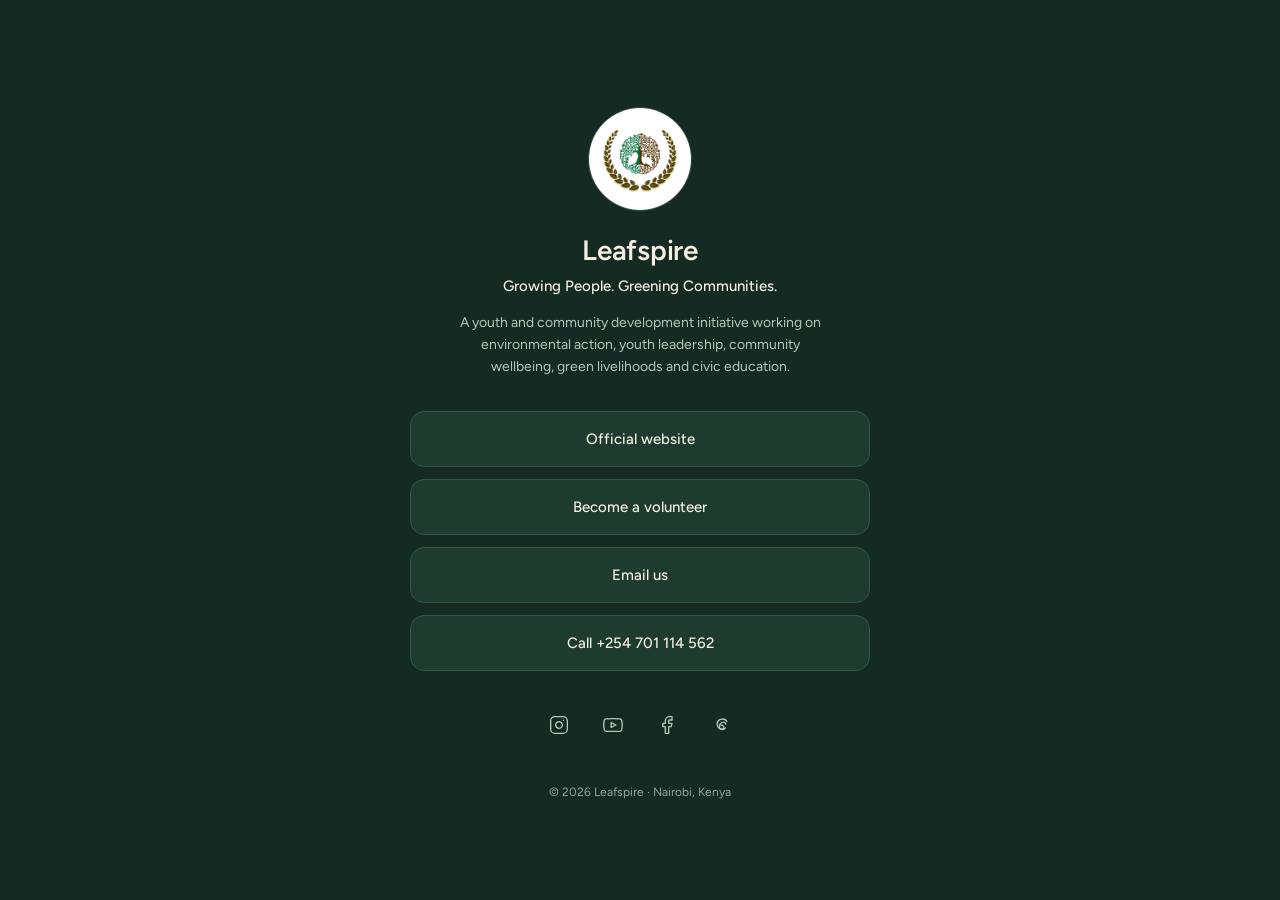
==== commit 1517b903: "Update index.html" ====
--- a/index.html
+++ b/index.html
@@ -2,392 +2,135 @@
 <html lang="en">
 <head>
 <meta charset="UTF-8">
-<meta name="viewport" content="width=device-width, initial-scale=1.0">
-<title>Leafspire Foundation — Empowering Youth. Transforming Communities.</title>
-<meta name="description" content="Leafspire Foundation is a youth-driven movement advancing leadership, mental wellbeing, sustainability, community service, and social impact across Africa.">
-<meta property="og:title" content="Leafspire Foundation">
-<meta property="og:description" content="Empowering Youth. Transforming Communities. Building Tomorrow.">
-<meta name="theme-color" content="#070D08">
+<meta name="viewport" content="width=device-width, initial-scale=1, viewport-fit=cover">
+<title>Leafspire — Growing People. Greening Communities.</title>
+<meta name="description" content="Leafspire is a youth and community development initiative. Growing People. Greening Communities.">
+<meta property="og:title" content="Leafspire">
+<meta property="og:description" content="Growing People. Greening Communities.">
+<meta name="theme-color" content="#142A22">
 <link rel="icon" type="image/png" href="images/leafspirelogo.png">
 <link rel="preconnect" href="https://fonts.googleapis.com">
 <link rel="preconnect" href="https://fonts.gstatic.com" crossorigin>
-<link href="https://fonts.googleapis.com/css2?family=Cormorant+Garamond:ital,wght@0,300;0,400;0,600;1,300;1,400;1,600&family=DM+Sans:wght@300;400;500;600&display=swap" rel="stylesheet">
+<link href="https://fonts.googleapis.com/css2?family=Figtree:wght@400;500;600&display=swap" rel="stylesheet">
 <style>
 :root{
-  --bg:#070D08;
-  --bg-soft:#0E1A10;
-  --panel:#0F1B11;
-  --ink:#F4EEDF;
-  --ink-dim:#B9C4B4;
-  --sage:#8AAD8D;
-  --gold:#CBA46C;
-  --gold-soft:#E4CBA0;
-  --line:rgba(244,238,223,.09);
-  --line-strong:rgba(244,238,223,.16);
-  --glow:rgba(203,164,108,.16);
-  --radius-lg:22px;
-  --radius-md:16px;
-  --serif:'Cormorant Garamond',serif;
-  --sans:'DM Sans',sans-serif;
+  --bg:#142A22;
+  --btn:#1D3B2E;
+  --btn-hover:#25493A;
+  --border:#33574A;
+  --ink:#F4EFE1;
+  --ink-dim:#B7C6B9;
+  --accent:#F4EFE1;
 }
 *,*::before,*::after{box-sizing:border-box;margin:0;padding:0;}
-html{scroll-behavior:smooth;}
+html{background:var(--bg);-webkit-text-size-adjust:100%;}
 body{
+  min-height:100vh;
+  min-height:100dvh;
   background:var(--bg);
   color:var(--ink);
-  font-family:var(--sans);
-  overflow-x:hidden;
-  cursor:none;
+  font-family:'Figtree',system-ui,-apple-system,'Segoe UI',Roboto,sans-serif;
+  line-height:1.5;
+  display:flex;
+  justify-content:center;
+  align-items:center;
+  padding:max(48px,env(safe-area-inset-top)) 20px max(40px,env(safe-area-inset-bottom));
 }
-@media (hover:none){ body{cursor:auto;} }
-::selection{background:var(--gold);color:#1a1208;}
-::-webkit-scrollbar{width:3px;}
-::-webkit-scrollbar-track{background:var(--bg);}
-::-webkit-scrollbar-thumb{background:var(--gold);border-radius:2px;}
-
-/* ---------- cursor ---------- */
-.cursor{position:fixed;width:7px;height:7px;background:var(--gold-soft);border-radius:50%;pointer-events:none;z-index:9999;transform:translate(-50%,-50%);transition:width .25s,height .25s,background .25s;}
-.cursor-ring{position:fixed;width:30px;height:30px;border:1px solid rgba(203,164,108,.35);border-radius:50%;pointer-events:none;z-index:9998;transform:translate(-50%,-50%);transition:width .3s,height .3s,border-color .3s;}
-body.hovering .cursor{width:12px;height:12px;background:var(--ink);}
-body.hovering .cursor-ring{width:46px;height:46px;border-color:rgba(203,164,108,.65);}
-@media (hover:none){.cursor,.cursor-ring{display:none;}}
-
-/* ---------- ambient bg ---------- */
-.ambient{position:fixed;inset:0;z-index:0;pointer-events:none;background:
-  radial-gradient(ellipse 70% 45% at 50% 8%,var(--glow) 0%,transparent 60%),
-  radial-gradient(ellipse 60% 40% at 85% 90%,rgba(138,173,141,.08) 0%,transparent 65%),
-  var(--bg);}
-.grain{position:fixed;inset:0;z-index:1;pointer-events:none;opacity:.035;mix-blend-mode:overlay;
-  background-image:url("data:image/svg+xml,%3Csvg xmlns='http://www.w3.org/2000/svg' width='120' height='120'%3E%3Cfilter id='n'%3E%3CfeTurbulence type='fractalNoise' baseFrequency='0.9' numOctaves='2' stitchTiles='stitch'/%3E%3C/filter%3E%3Crect width='100%25' height='100%25' filter='url(%23n)'/%3E%3C/svg%3E");}
-
-.wrap{position:relative;z-index:2;}
-
-/* ---------- HERO ---------- */
-.hero{
-  min-height:100svh;
-  min-height:100vh;
+main{
+  width:100%;
+  max-width:460px;
   display:flex;
   flex-direction:column;
   align-items:center;
-  justify-content:flex-end;
-  padding:0 24px clamp(48px,7vh,84px);
-  position:relative;
+  text-align:center;
 }
 
-/* orbit arch */
-.orbit-wrap{
-  position:relative;
-  width:min(720px,94vw);
-  height:clamp(200px,32vh,280px);
-  margin-bottom:clamp(8px,2vh,20px);
-  overflow:hidden;
+/* profile */
+.avatar{
+  width:96px;height:96px;border-radius:50%;
+  overflow:hidden;background:var(--btn);
+  border:1px solid var(--border);
+  display:flex;align-items:center;justify-content:center;
 }
-.orbit-wrap::before,.orbit-wrap::after{
-  content:'';position:absolute;top:0;bottom:0;width:16%;z-index:3;pointer-events:none;
+.avatar img{width:100%;height:100%;object-fit:cover;display:block;}
+h1{font-size:24px;font-weight:600;letter-spacing:-.01em;margin-top:18px;}
+.tagline{font-size:15px;font-weight:500;color:var(--ink);margin-top:4px;}
+.about{font-size:14px;color:var(--ink-dim);margin-top:14px;max-width:380px;line-height:1.6;}
+
+/* links */
+.links{width:100%;display:flex;flex-direction:column;gap:12px;margin-top:32px;}
+.link{
+  display:flex;align-items:center;justify-content:center;
+  min-height:56px;padding:14px 20px;
+  background:var(--btn);
+  border:1px solid var(--border);
+  border-radius:14px;
+  color:var(--ink);
+  font-size:15px;font-weight:500;
+  text-decoration:none;
+  transition:background-color .2s ease,border-color .2s ease;
 }
-.orbit-wrap::before{left:0;background:linear-gradient(to right,var(--bg) 0%,transparent 100%);}
-.orbit-wrap::after{right:0;background:linear-gradient(to left,var(--bg) 0%,transparent 100%);}
+.link:hover{background:var(--btn-hover);border-color:#4A7262;}
+.link:active{background:var(--btn-hover);}
+a:focus-visible{outline:2px solid var(--ink);outline-offset:3px;}
 
-.pivot{
-  --dur:120s;
-  position:absolute;
-  bottom:0;
-  left:50%;
-  width:2px;
-  height:var(--radius,110px);
-  transform-origin:50% 100%;
-  animation:spin var(--dur) linear infinite;
-  animation-delay:calc(var(--dur) / -8 * var(--i));
-  will-change:transform;
+/* social icons */
+.social{display:flex;justify-content:center;gap:10px;margin-top:32px;}
+.social a{
+  width:44px;height:44px;border-radius:50%;
+  display:flex;align-items:center;justify-content:center;
+  color:var(--ink-dim);
+  transition:color .2s ease,background-color .2s ease;
 }
-.pivot .card{
-  position:absolute;
-  top:0;left:50%;
-  transform:translate(-50%,-50%);
-  animation:spin-rev var(--dur) linear infinite;
-  animation-delay:calc(var(--dur) / -8 * var(--i));
-  will-change:transform;
+.social a:hover{color:var(--ink);background:var(--btn);}
+.social svg{width:20px;height:20px;}
+
+footer{font-size:12px;color:var(--ink-dim);margin-top:36px;opacity:.8;}
+
+@media (min-width:640px){
+  h1{font-size:28px;}
+  .avatar{width:104px;height:104px;}
 }
-.pivot .card .frame{
-  width:var(--size,84px);
-  height:var(--size,84px);
-  border-radius:18px;
-  overflow:hidden;
-  box-shadow:0 14px 34px rgba(0,0,0,.45),0 0 0 1px var(--line);
-  transition:transform .5s cubic-bezier(.22,1,.36,1),box-shadow .5s ease,filter .5s ease;
-  filter:blur(var(--blur,0px));
-  opacity:var(--fade,1);
-}
-.pivot .card img{width:100%;height:100%;object-fit:cover;display:block;}
-@media (hover:hover){
-  .pivot .card .frame:hover{transform:scale(1.08) translateY(-4px);box-shadow:0 22px 46px rgba(0,0,0,.55),0 0 0 1px var(--line-strong);filter:blur(0);opacity:1;z-index:5;}
-}
-@keyframes spin{to{transform:rotate(360deg);}}
-@keyframes spin-rev{to{transform:translate(-50%,-50%) rotate(-360deg);}}
-
-.hero-identity{
-  position:relative;z-index:2;
-  display:flex;flex-direction:column;align-items:center;text-align:center;
-  gap:14px;
-}
-.logo-badge{width:64px;height:64px;border-radius:50%;border:1px solid var(--line-strong);overflow:hidden;display:flex;align-items:center;justify-content:center;background:var(--panel);margin-bottom:6px;
-  opacity:0;transform:translateY(10px);animation:rise .8s cubic-bezier(.22,1,.36,1) .1s forwards;}
-.logo-badge img{width:100%;height:100%;object-fit:cover;}
-.logo-badge.mark-fallback img{display:none;}
-.logo-badge svg{width:30px;height:30px;color:var(--gold-soft);}
-.eyebrow{
-  font-size:10px;font-weight:500;letter-spacing:.32em;text-transform:uppercase;color:var(--gold-soft);
-  opacity:0;transform:translateY(10px);animation:rise .8s cubic-bezier(.22,1,.36,1) .22s forwards;
-}
-.wordmark{
-  font-family:var(--serif);font-weight:300;font-size:clamp(38px,7vw,64px);line-height:1;color:var(--ink);
-  opacity:0;transform:translateY(12px);animation:rise .9s cubic-bezier(.22,1,.36,1) .34s forwards;
-}
-.wordmark em{font-style:italic;color:var(--gold-soft);}
-.tagline{
-  font-size:14px;font-weight:300;color:var(--ink-dim);max-width:360px;line-height:1.7;
-  opacity:0;transform:translateY(10px);animation:rise .9s cubic-bezier(.22,1,.36,1) .46s forwards;
-}
-.scroll-cue{
-  margin-top:20px;display:inline-flex;align-items:center;gap:8px;
-  font-size:11px;letter-spacing:.2em;text-transform:uppercase;color:var(--ink-dim);text-decoration:none;cursor:none;
-  opacity:0;animation:rise .9s cubic-bezier(.22,1,.36,1) .6s forwards,bob 2.6s ease-in-out 1.6s infinite;
-  transition:color .3s;
-}
-.scroll-cue:hover{color:var(--gold-soft);}
-.scroll-cue svg{width:13px;height:13px;}
-@keyframes bob{0%,100%{transform:translateY(0);}50%{transform:translateY(5px);}}
-@keyframes rise{to{opacity:1;transform:translateY(0);}}
-
-/* ---------- LINKS ---------- */
-.links{padding:clamp(70px,10vh,120px) 24px clamp(50px,8vh,90px);max-width:640px;margin:0 auto;}
-.section-label{font-size:10px;font-weight:500;letter-spacing:.3em;text-transform:uppercase;color:var(--gold);text-align:center;margin-bottom:10px;}
-.section-heading{font-family:var(--serif);font-weight:300;font-size:clamp(24px,4vw,34px);text-align:center;color:var(--ink);margin-bottom:44px;}
-.section-heading em{font-style:italic;color:var(--gold-soft);}
-
-.featured-row{display:grid;grid-template-columns:1fr 1fr;gap:12px;margin-bottom:36px;}
-.featured-card{
-  position:relative;padding:26px 22px;border-radius:var(--radius-lg);
-  background:linear-gradient(155deg,rgba(203,164,108,.1),rgba(203,164,108,.02));
-  border:1px solid var(--line-strong);text-decoration:none;color:inherit;cursor:none;overflow:hidden;
-  opacity:0;transform:translateY(18px);transition:transform .4s cubic-bezier(.22,1,.36,1),border-color .4s ease,background .4s ease;
-}
-.featured-card.visible{animation:rise .7s cubic-bezier(.22,1,.36,1) forwards;}
-.featured-card:hover{transform:translateY(-4px);border-color:rgba(203,164,108,.5);background:linear-gradient(155deg,rgba(203,164,108,.16),rgba(203,164,108,.04));}
-.featured-card .ficon{width:34px;height:34px;margin-bottom:16px;color:var(--gold-soft);}
-.featured-card .ficon svg{width:100%;height:100%;}
-.featured-card h3{font-family:var(--serif);font-weight:600;font-size:19px;color:var(--ink);margin-bottom:6px;}
-.featured-card p{font-size:12px;font-weight:300;color:var(--ink-dim);line-height:1.6;}
-
-.link-grid{display:flex;flex-direction:column;gap:10px;}
-.link-card{
-  position:relative;display:flex;align-items:center;gap:16px;
-  padding:16px 18px;border-radius:var(--radius-md);
-  background:rgba(244,238,223,.03);
-  border:1px solid var(--line);
-  text-decoration:none;color:inherit;cursor:none;overflow:hidden;
-  opacity:0;transform:translateY(18px);
-  transition:border-color .35s ease,background .35s ease,transform .3s ease,box-shadow .35s ease;
-  backdrop-filter:blur(10px);
-}
-.link-card.visible{animation:rise .6s cubic-bezier(.22,1,.36,1) forwards;}
-.link-card:hover{border-color:rgba(203,164,108,.4);background:rgba(244,238,223,.055);transform:translateY(-2px);box-shadow:0 18px 40px rgba(0,0,0,.3);}
-.link-card::after{content:'';position:absolute;top:0;left:-100%;width:45%;height:100%;background:linear-gradient(90deg,transparent,rgba(244,238,223,.04),transparent);transition:left .6s ease;}
-.link-card:hover::after{left:150%;}
-.link-icon{width:40px;height:40px;flex-shrink:0;border-radius:11px;background:rgba(138,173,141,.12);border:1px solid rgba(138,173,141,.2);display:flex;align-items:center;justify-content:center;transition:background .3s,border-color .3s;}
-.link-card:hover .link-icon{background:rgba(203,164,108,.14);border-color:rgba(203,164,108,.35);}
-.link-icon svg{width:17px;height:17px;color:var(--sage);transition:color .3s;}
-.link-card:hover .link-icon svg{color:var(--gold-soft);}
-.link-text{flex:1;min-width:0;}
-.link-name{font-size:14px;font-weight:500;color:var(--ink);}
-.link-sub{font-size:12px;font-weight:300;color:var(--sage);margin-top:2px;overflow:hidden;text-overflow:ellipsis;white-space:nowrap;}
-.link-arrow{width:24px;height:24px;flex-shrink:0;border-radius:50%;border:1px solid var(--line-strong);display:flex;align-items:center;justify-content:center;transition:border-color .3s,background .3s,transform .3s;}
-.link-card:hover .link-arrow{border-color:rgba(203,164,108,.6);background:rgba(203,164,108,.12);transform:rotate(45deg);}
-.link-arrow svg{width:10px;height:10px;color:var(--gold-soft);}
-
-footer{padding:36px 24px 40px;text-align:center;border-top:1px solid var(--line);}
-.footer-copy{font-size:11px;color:var(--sage);letter-spacing:.06em;font-weight:300;}
-
-/* ---------- responsive ---------- */
-@media (max-width:600px){
-  .featured-row{grid-template-columns:1fr;}
-  .orbit-wrap{height:clamp(170px,28vh,220px);}
-}
-@media (prefers-reduced-motion: reduce){
-  .pivot,.pivot .card{animation:none !important;}
-  .pivot{transform:rotate(calc(45deg * var(--i)));}
-  .scroll-cue{animation:none !important;opacity:1;}
-  .reveal,.link-card,.featured-card{animation:none !important;opacity:1 !important;transform:none !important;}
+@media (prefers-reduced-motion:reduce){
+  .link,.social a{transition:none;}
 }
 </style>
 </head>
 <body>
+<main>
 
-<div class="cursor" id="cursor"></div>
-<div class="cursor-ring" id="cursorRing"></div>
-<div class="ambient"></div>
-<div class="grain"></div>
+  <div class="avatar">
+    <img src="images/leafspirelogo.png" alt="Leafspire logo">
+  </div>
+  <h1>Leafspire</h1>
+  <p class="tagline">Growing People. Greening Communities.</p>
+  <p class="about">A youth and community development initiative working on environmental action, youth leadership, community wellbeing, green livelihoods and civic education.</p>
 
-<div class="wrap">
+  <nav class="links" aria-label="Leafspire links">
+    <a class="link" href="https://leafspire.github.io/index.html" target="_blank" rel="noopener">Official website</a>
+    <a class="link" href="https://forms.gle/5C8PPKQ1FAYqxmAB6" target="_blank" rel="noopener">Become a volunteer</a>
+    <a class="link" href="mailto:leafspirefoundation@gmail.com">Email us</a>
+    <a class="link" href="tel:+254701114562">Call +254 701 114 562</a>
+  </nav>
 
-<!-- ============ HERO ============ -->
-<section class="hero" id="hero">
-
-  <div class="orbit-wrap" aria-hidden="true">
-    <!--
-      Card sources reuse imagery already present in the site's brand library.
-      Each pivot places one card on the ring; negative animation-delay staggers
-      its starting angle so the eight cards sit evenly around the arch.
-    -->
-    <div class="pivot" style="--i:0;--radius:150px;">
-      <div class="card"><div class="frame" style="--size:96px;"><img src="images/1.jpg" alt="" loading="lazy"></div></div>
-    </div>
-    <div class="pivot" style="--i:1;--radius:120px;">
-      <div class="card"><div class="frame" style="--size:78px;--blur:.5px;--fade:.85;"><img src="images/2.jpg" alt="" loading="lazy"></div></div>
-    </div>
-    <div class="pivot" style="--i:2;--radius:158px;">
-      <div class="card"><div class="frame" style="--size:88px;"><img src="images/3.jpg" alt="" loading="lazy"></div></div>
-    </div>
-    <div class="pivot" style="--i:3;--radius:118px;">
-      <div class="card"><div class="frame" style="--size:74px;--blur:.6px;--fade:.8;"><img src="images/4.jpg" alt="" loading="lazy"></div></div>
-    </div>
-    <div class="pivot" style="--i:4;--radius:150px;">
-      <div class="card"><div class="frame" style="--size:96px;"><img src="images/leafspirelogo.png" alt="" loading="lazy"></div></div>
-    </div>
-    <div class="pivot" style="--i:5;--radius:120px;">
-      <div class="card"><div class="frame" style="--size:78px;--blur:.5px;--fade:.85;"><img src="images/5.jpg" alt="" loading="lazy"></div></div>
-    </div>
-    <div class="pivot" style="--i:6;--radius:158px;">
-      <div class="card"><div class="frame" style="--size:88px;"><img src="images/6.jpg" alt="" loading="lazy"></div></div>
-    </div>
-    <div class="pivot" style="--i:7;--radius:118px;">
-      <div class="card"><div class="frame" style="--size:74px;--blur:.6px;--fade:.8;"><img src="images/7.jpg" alt="" loading="lazy"></div></div>
-    </div>
-  </div>
-
-  <div class="hero-identity">
-    <div class="logo-badge" id="logoBadge">
-      <img src="images/leafspirelogo.png" alt="Leafspire Foundation logo" onerror="document.getElementById('logoBadge').classList.add('mark-fallback')">
-      <svg viewBox="0 0 24 24" fill="none" stroke="currentColor" stroke-width="1.4" stroke-linecap="round" stroke-linejoin="round"><path d="M12 22c4.97-3.97 8-8.13 8-11.8a8 8 0 00-16 0C4 13.87 7.03 18.03 12 22z"/><path d="M8 11.5a4 4 0 018 0"/></svg>
-    </div>
-    <p class="eyebrow">Nairobi, Kenya</p>
-    <h1 class="wordmark">Leafspire<br><em>Foundation</em></h1>
-    <p class="tagline">Empowering youth. Transforming communities. Building tomorrow.</p>
-    <a href="#links" class="scroll-cue">Explore
-      <svg viewBox="0 0 24 24" fill="none" stroke="currentColor" stroke-width="2" stroke-linecap="round" stroke-linejoin="round"><line x1="12" y1="5" x2="12" y2="19"/><polyline points="19 12 12 19 5 12"/></svg>
+  <div class="social" aria-label="Social media">
+    <a href="https://www.instagram.com/leafspirefoundation/" target="_blank" rel="noopener" aria-label="Instagram">
+      <svg viewBox="0 0 24 24" fill="none" stroke="currentColor" stroke-width="1.6" stroke-linecap="round" stroke-linejoin="round"><rect x="2" y="2" width="20" height="20" rx="5" ry="5"/><path d="M16 11.37A4 4 0 1112.63 8 4 4 0 0116 11.37z"/><line x1="17.5" y1="6.5" x2="17.51" y2="6.5"/></svg>
     </a>
-  </div>
-</section>
-
-<!-- ============ LINKS ============ -->
-<section class="links" id="links">
-  <p class="section-label reveal">Get Involved</p>
-  <h2 class="section-heading reveal">Ways to <em>join us</em></h2>
-
-  <div class="featured-row">
-    <a href="https://forms.gle/5C8PPKQ1FAYqxmAB6" target="_blank" rel="noopener" class="featured-card">
-      <div class="ficon"><svg viewBox="0 0 24 24" fill="none" stroke="currentColor" stroke-width="1.5" stroke-linecap="round" stroke-linejoin="round"><path d="M17 21v-2a4 4 0 00-4-4H5a4 4 0 00-4 4v2"/><circle cx="9" cy="7" r="4"/><path d="M23 21v-2a4 4 0 00-3-3.87"/><path d="M16 3.13a4 4 0 010 7.75"/></svg></div>
-      <h3>Become a Volunteer</h3>
-      <p>Give your time, shift a community.</p>
+    <a href="https://youtube.com/@leafspirefoundation" target="_blank" rel="noopener" aria-label="YouTube">
+      <svg viewBox="0 0 24 24" fill="none" stroke="currentColor" stroke-width="1.6" stroke-linecap="round" stroke-linejoin="round"><path d="M22.54 6.42A2.78 2.78 0 0020.82 4.7C19.24 4.26 12 4.26 12 4.26s-7.24 0-8.82.44A2.78 2.78 0 001.46 6.42 29 29 0 001 12a29 29 0 00.46 5.58A2.78 2.78 0 003.18 19.3c1.58.44 8.82.44 8.82.44s7.24 0 8.82-.44a2.78 2.78 0 001.72-1.72A29 29 0 0023 12a29 29 0 00-.46-5.58z"/><polygon points="9.75 15.02 15.5 12 9.75 8.98 9.75 15.02"/></svg>
     </a>
-    <a href="https://forms.gle/JBKhsFCjR4HMWfMu6" target="_blank" rel="noopener" class="featured-card">
-      <div class="ficon"><svg viewBox="0 0 24 24" fill="none" stroke="currentColor" stroke-width="1.5" stroke-linecap="round" stroke-linejoin="round"><path d="M12 22c4.97-3.97 8-8.13 8-11.8a8 8 0 00-16 0C4 13.87 7.03 18.03 12 22z"/><path d="M8 11.5a4 4 0 018 0"/></svg></div>
-      <h3>Become a Mentor</h3>
-      <p>Guide a young leader forward.</p>
+    <a href="https://www.facebook.com/stmarthaknt/" target="_blank" rel="noopener" aria-label="Facebook">
+      <svg viewBox="0 0 24 24" fill="none" stroke="currentColor" stroke-width="1.6" stroke-linecap="round" stroke-linejoin="round"><path d="M18 2h-3a5 5 0 00-5 5v3H7v4h3v8h4v-8h3l1-4h-4V7a1 1 0 011-1h3z"/></svg>
+    </a>
+    <a href="https://www.threads.com/@leafspirefoundation" target="_blank" rel="noopener" aria-label="Threads">
+      <svg viewBox="0 0 24 24" fill="none" stroke="currentColor" stroke-width="1.6" stroke-linecap="round" stroke-linejoin="round"><path d="M19 7.5c-1.5-2-4-3-6.5-2.5-3.5.7-5.5 3.5-5 7 .3 2 1.5 4 4 5 2 .8 4.5.5 6-1.5"/><path d="M12 12c0 0 2 0 3 1.5s0 3.5-2 3.5-3-2-3-3.5S11 10 13 9s4 0 5 2"/></svg>
     </a>
   </div>
 
-  <p class="section-label reveal" style="margin-top:8px;">Follow &amp; Contact</p>
-  <div class="link-grid" style="margin-top:20px;">
+  <footer>&copy; <span id="year"></span> Leafspire &middot; Nairobi, Kenya</footer>
 
-    <a href="https://leafspire.github.io/leafoundation" target="_blank" rel="noopener" class="link-card">
-      <div class="link-icon"><svg viewBox="0 0 24 24" fill="none" stroke="currentColor" stroke-width="1.5" stroke-linecap="round" stroke-linejoin="round"><circle cx="12" cy="12" r="10"/><line x1="2" y1="12" x2="22" y2="12"/><path d="M12 2a15.3 15.3 0 014 10 15.3 15.3 0 01-4 10 15.3 15.3 0 01-4-10 15.3 15.3 0 014-10z"/></svg></div>
-      <div class="link-text"><div class="link-name">Official Website</div><div class="link-sub">Programs, stories &amp; our full work</div></div>
-      <div class="link-arrow"><svg viewBox="0 0 24 24" fill="none" stroke="currentColor" stroke-width="2" stroke-linecap="round" stroke-linejoin="round"><line x1="7" y1="17" x2="17" y2="7"/><polyline points="7 7 17 7 17 17"/></svg></div>
-    </a>
-
-    <a href="https://www.instagram.com/leafspirefoundation/" target="_blank" rel="noopener" class="link-card">
-      <div class="link-icon"><svg viewBox="0 0 24 24" fill="none" stroke="currentColor" stroke-width="1.5" stroke-linecap="round" stroke-linejoin="round"><rect x="2" y="2" width="20" height="20" rx="5" ry="5"/><path d="M16 11.37A4 4 0 1112.63 8 4 4 0 0116 11.37z"/><line x1="17.5" y1="6.5" x2="17.51" y2="6.5"/></svg></div>
-      <div class="link-text"><div class="link-name">Instagram</div><div class="link-sub">@leafspirefoundation</div></div>
-      <div class="link-arrow"><svg viewBox="0 0 24 24" fill="none" stroke="currentColor" stroke-width="2" stroke-linecap="round" stroke-linejoin="round"><line x1="7" y1="17" x2="17" y2="7"/><polyline points="7 7 17 7 17 17"/></svg></div>
-    </a>
-
-    <a href="https://youtube.com/@leafspirefoundation" target="_blank" rel="noopener" class="link-card">
-      <div class="link-icon"><svg viewBox="0 0 24 24" fill="none" stroke="currentColor" stroke-width="1.5" stroke-linecap="round" stroke-linejoin="round"><path d="M22.54 6.42A2.78 2.78 0 0020.82 4.7C19.24 4.26 12 4.26 12 4.26s-7.24 0-8.82.44A2.78 2.78 0 001.46 6.42 29 29 0 001 12a29 29 0 00.46 5.58A2.78 2.78 0 003.18 19.3c1.58.44 8.82.44 8.82.44s7.24 0 8.82-.44a2.78 2.78 0 001.72-1.72A29 29 0 0023 12a29 29 0 00-.46-5.58z"/><polygon points="9.75 15.02 15.5 12 9.75 8.98 9.75 15.02"/></svg></div>
-      <div class="link-text"><div class="link-name">YouTube</div><div class="link-sub">@leafspirefoundation</div></div>
-      <div class="link-arrow"><svg viewBox="0 0 24 24" fill="none" stroke="currentColor" stroke-width="2" stroke-linecap="round" stroke-linejoin="round"><line x1="7" y1="17" x2="17" y2="7"/><polyline points="7 7 17 7 17 17"/></svg></div>
-    </a>
-
-    <a href="https://x.com/home" target="_blank" rel="noopener" class="link-card">
-      <div class="link-icon"><svg viewBox="0 0 24 24" fill="none" stroke="currentColor" stroke-width="1.5" stroke-linecap="round" stroke-linejoin="round"><path d="M4 4l16 16M4 20L20 4"/></svg></div>
-      <div class="link-text"><div class="link-name">X (Twitter)</div><div class="link-sub">@leafspirefoundation</div></div>
-      <div class="link-arrow"><svg viewBox="0 0 24 24" fill="none" stroke="currentColor" stroke-width="2" stroke-linecap="round" stroke-linejoin="round"><line x1="7" y1="17" x2="17" y2="7"/><polyline points="7 7 17 7 17 17"/></svg></div>
-    </a>
-
-    <a href="https://www.facebook.com/stmarthaknt/" target="_blank" rel="noopener" class="link-card">
-      <div class="link-icon"><svg viewBox="0 0 24 24" fill="none" stroke="currentColor" stroke-width="1.5" stroke-linecap="round" stroke-linejoin="round"><path d="M18 2h-3a5 5 0 00-5 5v3H7v4h3v8h4v-8h3l1-4h-4V7a1 1 0 011-1h3z"/></svg></div>
-      <div class="link-text"><div class="link-name">Facebook</div><div class="link-sub">Leafspire Foundation</div></div>
-      <div class="link-arrow"><svg viewBox="0 0 24 24" fill="none" stroke="currentColor" stroke-width="2" stroke-linecap="round" stroke-linejoin="round"><line x1="7" y1="17" x2="17" y2="7"/><polyline points="7 7 17 7 17 17"/></svg></div>
-    </a>
-
-    <a href="https://www.threads.com/@leafspirefoundation" target="_blank" rel="noopener" class="link-card">
-      <div class="link-icon"><svg viewBox="0 0 24 24" fill="none" stroke="currentColor" stroke-width="1.5" stroke-linecap="round" stroke-linejoin="round"><path d="M19 7.5c-1.5-2-4-3-6.5-2.5-3.5.7-5.5 3.5-5 7 .3 2 1.5 4 4 5 2 .8 4.5.5 6-1.5"/><path d="M12 12c0 0 2 0 3 1.5s0 3.5-2 3.5-3-2-3-3.5S11 10 13 9s4 0 5 2"/></svg></div>
-      <div class="link-text"><div class="link-name">Threads</div><div class="link-sub">@leafspirefoundation</div></div>
-      <div class="link-arrow"><svg viewBox="0 0 24 24" fill="none" stroke="currentColor" stroke-width="2" stroke-linecap="round" stroke-linejoin="round"><line x1="7" y1="17" x2="17" y2="7"/><polyline points="7 7 17 7 17 17"/></svg></div>
-    </a>
-
-    <a href="mailto:leafspirefoundation@gmail.com" class="link-card">
-      <div class="link-icon"><svg viewBox="0 0 24 24" fill="none" stroke="currentColor" stroke-width="1.5" stroke-linecap="round" stroke-linejoin="round"><path d="M4 4h16c1.1 0 2 .9 2 2v12c0 1.1-.9 2-2 2H4c-1.1 0-2-.9-2-2V6c0-1.1.9-2 2-2z"/><polyline points="22,6 12,13 2,6"/></svg></div>
-      <div class="link-text"><div class="link-name">Email Us</div><div class="link-sub">leafspirefoundation@gmail.com</div></div>
-      <div class="link-arrow"><svg viewBox="0 0 24 24" fill="none" stroke="currentColor" stroke-width="2" stroke-linecap="round" stroke-linejoin="round"><line x1="7" y1="17" x2="17" y2="7"/><polyline points="7 7 17 7 17 17"/></svg></div>
-    </a>
-
-    <a href="tel:+254701114562" class="link-card">
-      <div class="link-icon"><svg viewBox="0 0 24 24" fill="none" stroke="currentColor" stroke-width="1.5" stroke-linecap="round" stroke-linejoin="round"><path d="M22 16.92v3a2 2 0 01-2.18 2 19.79 19.79 0 01-8.63-3.07A19.5 19.5 0 013.07 9.8a19.79 19.79 0 01-3.07-8.67A2 2 0 012.18 2H5.1a2 2 0 012 1.72c.127.96.361 1.903.7 2.81a2 2 0 01-.45 2.11L6.09 9.91a16 16 0 006 6l1.27-1.27a2 2 0 012.11-.45c.907.339 1.85.573 2.81.7A2 2 0 0122 16.92z"/></svg></div>
-      <div class="link-text"><div class="link-name">Call Us</div><div class="link-sub">+254 701 114 562</div></div>
-      <div class="link-arrow"><svg viewBox="0 0 24 24" fill="none" stroke="currentColor" stroke-width="2" stroke-linecap="round" stroke-linejoin="round"><line x1="7" y1="17" x2="17" y2="7"/><polyline points="7 7 17 7 17 17"/></svg></div>
-    </a>
-
-  </div>
-</section>
-
-<footer>
-  <p class="footer-copy">&copy; <span id="year"></span> Leafspire Foundation — Nairobi, Kenya</p>
-</footer>
-
-</div>
-
-<script>
-document.getElementById('year').textContent = new Date().getFullYear();
-
-/* cursor follower */
-const cursor = document.getElementById('cursor');
-const ring = document.getElementById('cursorRing');
-let mx=0,my=0,cx=0,cy=0;
-document.addEventListener('mousemove', e=>{
-  mx=e.clientX; my=e.clientY;
-  cursor.style.left=mx+'px'; cursor.style.top=my+'px';
-});
-(function loop(){
-  cx += (mx-cx)*.16; cy += (my-cy)*.16;
-  ring.style.left=cx+'px'; ring.style.top=cy+'px';
-  requestAnimationFrame(loop);
-})();
-document.querySelectorAll('a,.frame').forEach(el=>{
-  el.addEventListener('mouseenter', ()=>document.body.classList.add('hovering'));
-  el.addEventListener('mouseleave', ()=>document.body.classList.remove('hovering'));
-});
-
-/* scroll reveal */
-const io = new IntersectionObserver(entries=>{
-  entries.forEach(e=>{
-    if(e.isIntersecting){ e.target.classList.add('visible'); io.unobserve(e.target); }
-  });
-},{threshold:.12});
-document.querySelectorAll('.reveal,.link-card,.featured-card').forEach(el=>io.observe(el));
-
-document.querySelectorAll('.link-card').forEach((c,i)=> c.style.animationDelay = (i*.06)+'s');
-document.querySelectorAll('.featured-card').forEach((c,i)=> c.style.animationDelay = (i*.1)+'s');
-</script>
+</main>
+<script>document.getElementById('year').textContent = new Date().getFullYear();</script>
 </body>
 </html>
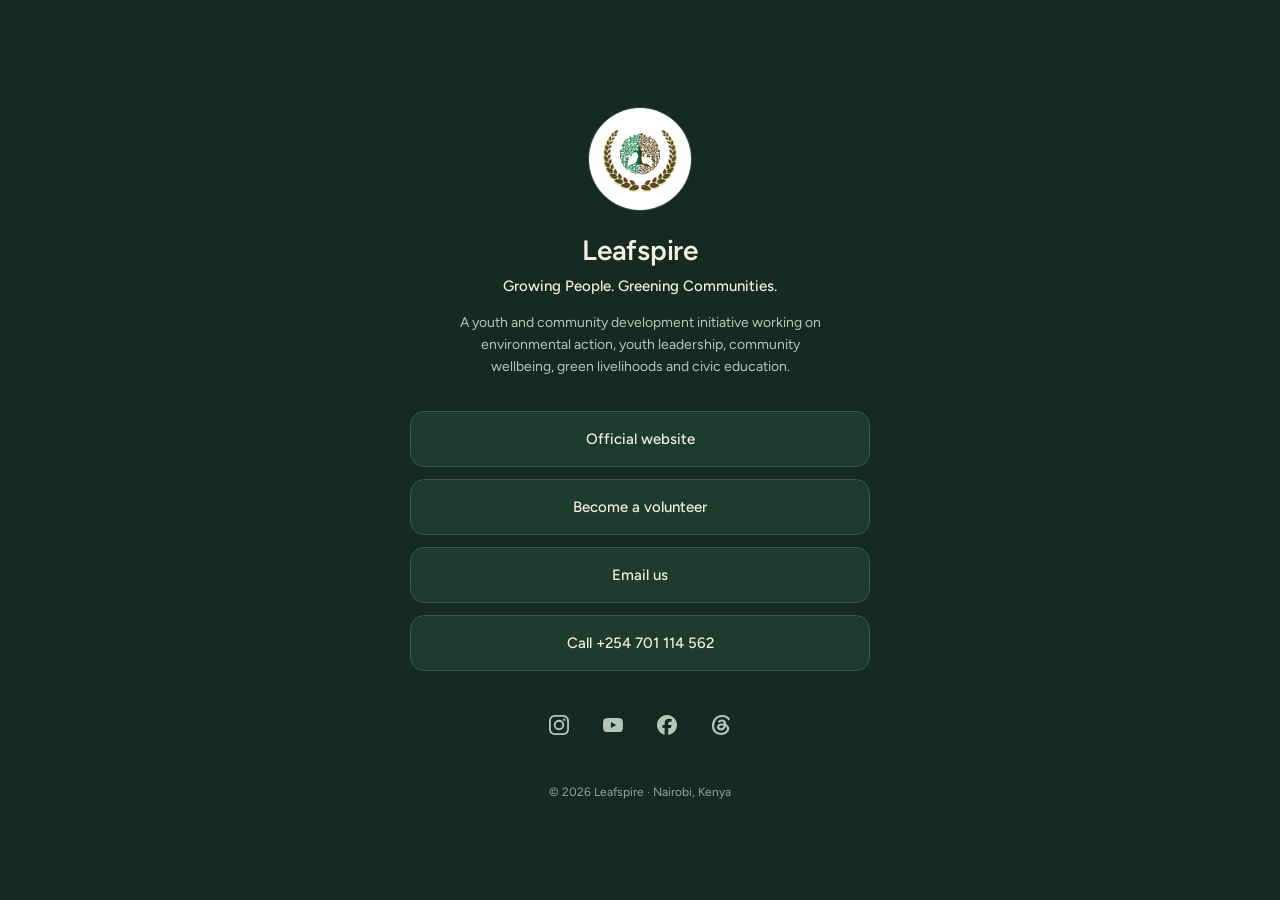
==== commit d7cc0a1c: "Update index.html" ====
--- a/index.html
+++ b/index.html
@@ -115,16 +115,16 @@
 
   <div class="social" aria-label="Social media">
     <a href="https://www.instagram.com/leafspirefoundation/" target="_blank" rel="noopener" aria-label="Instagram">
-      <svg viewBox="0 0 24 24" fill="none" stroke="currentColor" stroke-width="1.6" stroke-linecap="round" stroke-linejoin="round"><rect x="2" y="2" width="20" height="20" rx="5" ry="5"/><path d="M16 11.37A4 4 0 1112.63 8 4 4 0 0116 11.37z"/><line x1="17.5" y1="6.5" x2="17.51" y2="6.5"/></svg>
+      <svg viewBox="0 0 24 24" fill="currentColor" aria-hidden="true"><path d="M7.0301.084c-1.2768.0602-2.1487.264-2.911.5634-.7888.3075-1.4575.72-2.1228 1.3877-.6652.6677-1.075 1.3368-1.3802 2.127-.2954.7638-.4956 1.6365-.552 2.914-.0564 1.2775-.0689 1.6882-.0626 4.947.0062 3.2586.0206 3.6671.0825 4.9473.061 1.2765.264 2.1482.5635 2.9107.308.7889.72 1.4573 1.388 2.1228.6679.6655 1.3365 1.0743 2.1285 1.38.7632.295 1.6361.4961 2.9134.552 1.2773.056 1.6884.069 4.9462.0627 3.2578-.0062 3.668-.0207 4.9478-.0814 1.28-.0607 2.147-.2652 2.9098-.5633.7889-.3086 1.4578-.72 2.1228-1.3881.665-.6682 1.0745-1.3378 1.3795-2.1284.2957-.7632.4966-1.636.552-2.9124.056-1.2809.0692-1.6898.063-4.948-.0063-3.2583-.021-3.6668-.0817-4.9465-.0607-1.2797-.264-2.1487-.5633-2.9117-.3084-.7889-.72-1.4568-1.3876-2.1228C21.2982 1.33 20.628.9208 19.8378.6165 19.074.321 18.2017.1197 16.9244.0645 15.6471.0093 15.236-.005 11.977.0014 8.718.0076 8.31.0215 7.0301.0839m.1402 21.6932c-1.17-.0509-1.8053-.2453-2.2287-.408-.5606-.216-.96-.4771-1.3819-.895-.422-.4178-.6811-.8186-.9-1.378-.1644-.4234-.3624-1.058-.4171-2.228-.0595-1.2645-.072-1.6442-.079-4.848-.007-3.2037.0053-3.583.0607-4.848.05-1.169.2456-1.805.408-2.2282.216-.5613.4762-.96.895-1.3816.4188-.4217.8184-.6814 1.3783-.9003.423-.1651 1.0575-.3614 2.227-.4171 1.2655-.06 1.6447-.072 4.848-.079 3.2033-.007 3.5835.005 4.8495.0608 1.169.0508 1.8053.2445 2.228.408.5608.216.96.4754 1.3816.895.4217.4194.6816.8176.9005 1.3787.1653.4217.3617 1.056.4169 2.2263.0602 1.2655.0739 1.645.0796 4.848.0058 3.203-.0055 3.5834-.061 4.848-.051 1.17-.245 1.8055-.408 2.2294-.216.5604-.4763.96-.8954 1.3814-.419.4215-.8181.6811-1.3783.9-.4224.1649-1.0577.3617-2.2262.4174-1.2656.0595-1.6448.072-4.8493.079-3.2045.007-3.5825-.006-4.848-.0608M16.953 5.5864A1.44 1.44 0 1 0 18.39 4.144a1.44 1.44 0 0 0-1.437 1.4424M5.8385 12.012c.0067 3.4032 2.7706 6.1557 6.173 6.1493 3.4026-.0065 6.157-2.7701 6.1506-6.1733-.0065-3.4032-2.771-6.1565-6.174-6.1498-3.403.0067-6.156 2.771-6.1496 6.1738M8 12.0077a4 4 0 1 1 4.008 3.9921A3.9996 3.9996 0 0 1 8 12.0077"/></svg>
     </a>
     <a href="https://youtube.com/@leafspirefoundation" target="_blank" rel="noopener" aria-label="YouTube">
-      <svg viewBox="0 0 24 24" fill="none" stroke="currentColor" stroke-width="1.6" stroke-linecap="round" stroke-linejoin="round"><path d="M22.54 6.42A2.78 2.78 0 0020.82 4.7C19.24 4.26 12 4.26 12 4.26s-7.24 0-8.82.44A2.78 2.78 0 001.46 6.42 29 29 0 001 12a29 29 0 00.46 5.58A2.78 2.78 0 003.18 19.3c1.58.44 8.82.44 8.82.44s7.24 0 8.82-.44a2.78 2.78 0 001.72-1.72A29 29 0 0023 12a29 29 0 00-.46-5.58z"/><polygon points="9.75 15.02 15.5 12 9.75 8.98 9.75 15.02"/></svg>
+      <svg viewBox="0 0 24 24" fill="currentColor" aria-hidden="true"><path d="M23.498 6.186a3.016 3.016 0 0 0-2.122-2.136C19.505 3.545 12 3.545 12 3.545s-7.505 0-9.377.505A3.017 3.017 0 0 0 .502 6.186C0 8.07 0 12 0 12s0 3.93.502 5.814a3.016 3.016 0 0 0 2.122 2.136c1.871.505 9.376.505 9.376.505s7.505 0 9.377-.505a3.015 3.015 0 0 0 2.122-2.136C24 15.93 24 12 24 12s0-3.93-.502-5.814zM9.545 15.568V8.432L15.818 12l-6.273 3.568z"/></svg>
     </a>
     <a href="https://www.facebook.com/stmarthaknt/" target="_blank" rel="noopener" aria-label="Facebook">
-      <svg viewBox="0 0 24 24" fill="none" stroke="currentColor" stroke-width="1.6" stroke-linecap="round" stroke-linejoin="round"><path d="M18 2h-3a5 5 0 00-5 5v3H7v4h3v8h4v-8h3l1-4h-4V7a1 1 0 011-1h3z"/></svg>
+      <svg viewBox="0 0 24 24" fill="currentColor" aria-hidden="true"><path d="M9.101 23.691v-7.98H6.627v-3.667h2.474v-1.58c0-4.085 1.848-5.978 5.858-5.978.401 0 .955.042 1.468.103a8.68 8.68 0 0 1 1.141.195v3.325a8.623 8.623 0 0 0-.653-.036 26.805 26.805 0 0 0-.733-.009c-.707 0-1.259.096-1.675.309a1.686 1.686 0 0 0-.679.622c-.258.42-.374.995-.374 1.752v1.297h3.919l-.386 2.103-.287 1.564h-3.246v8.245C19.396 23.238 24 18.179 24 12.044c0-6.627-5.373-12-12-12s-12 5.373-12 12c0 5.628 3.874 10.35 9.101 11.647Z"/></svg>
     </a>
     <a href="https://www.threads.com/@leafspirefoundation" target="_blank" rel="noopener" aria-label="Threads">
-      <svg viewBox="0 0 24 24" fill="none" stroke="currentColor" stroke-width="1.6" stroke-linecap="round" stroke-linejoin="round"><path d="M19 7.5c-1.5-2-4-3-6.5-2.5-3.5.7-5.5 3.5-5 7 .3 2 1.5 4 4 5 2 .8 4.5.5 6-1.5"/><path d="M12 12c0 0 2 0 3 1.5s0 3.5-2 3.5-3-2-3-3.5S11 10 13 9s4 0 5 2"/></svg>
+      <svg viewBox="0 0 24 24" fill="currentColor" aria-hidden="true"><path d="M18.263 11.097c-.03-3.486-1.92-5.586-5.111-5.586-2.13 0-3.922.963-4.863 2.499l2.062 1.438c.535-.843 1.272-1.543 2.628-1.543 1.528 0 2.318.85 2.544 2.431a15 15 0 0 0-2.236-.173c-4.125 0-6.068 1.867-6.068 4.336s1.943 3.99 4.804 3.99c3.139 0 5.013-2.115 5.781-4.735.798.361 1.348 1.204 1.348 2.47 0 3.387-3.907 5.232-7.22 5.232-4.885 0-8.077-3.207-8.077-8.424 0-6.392 4.223-10.487 9.9-10.487 3.808 0 5.69 1.671 6.97 3.914l2.108-1.475C21.44 2.078 18.331 0 13.663 0 6.227 0 1.168 5.277 1.168 12.934c0 7 4.953 11.066 10.856 11.066 4.878 0 9.809-2.846 9.809-7.716 0-2.545-1.46-4.231-3.569-5.187m-6.33 4.855c-1.077 0-2.026-.512-2.026-1.453 0-1.483 1.822-1.934 3.606-1.934.678 0 1.34.045 1.927.173-.422 1.927-1.671 3.215-3.508 3.214Z"/></svg>
     </a>
   </div>
 
